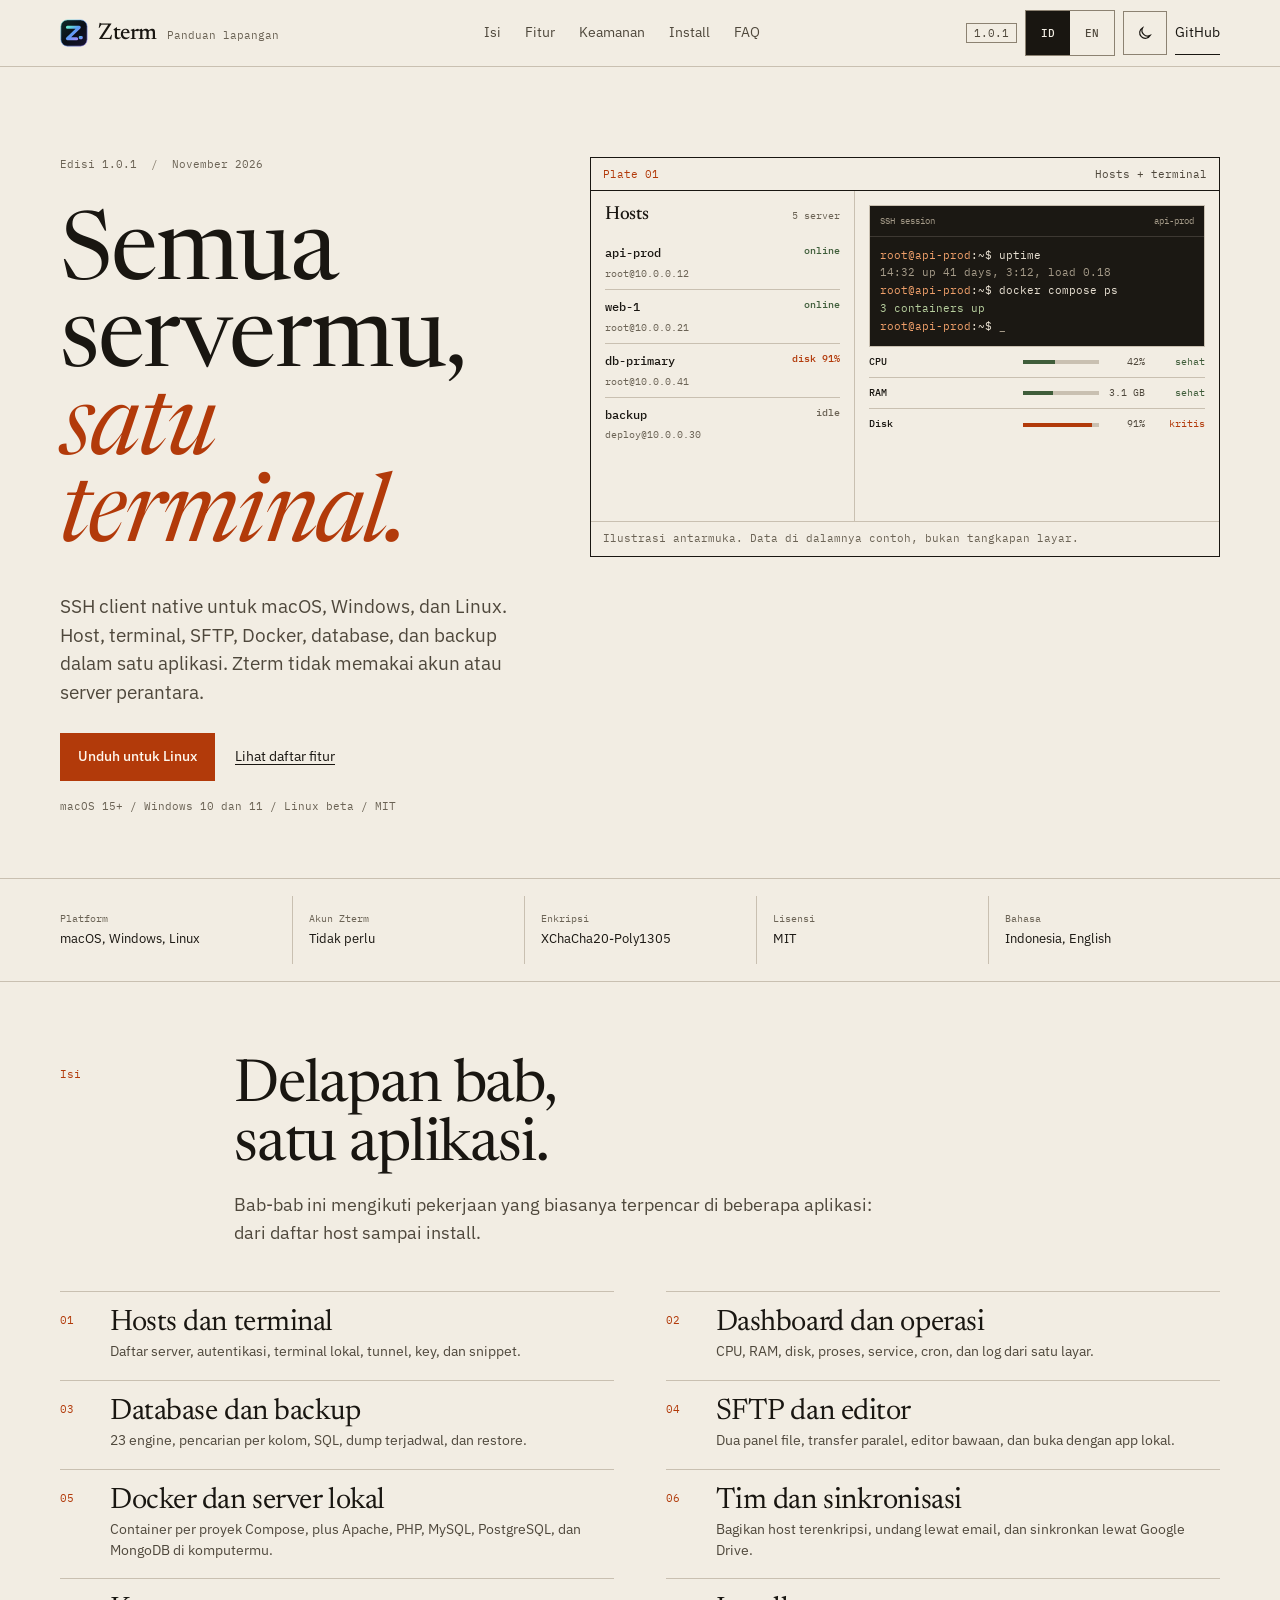
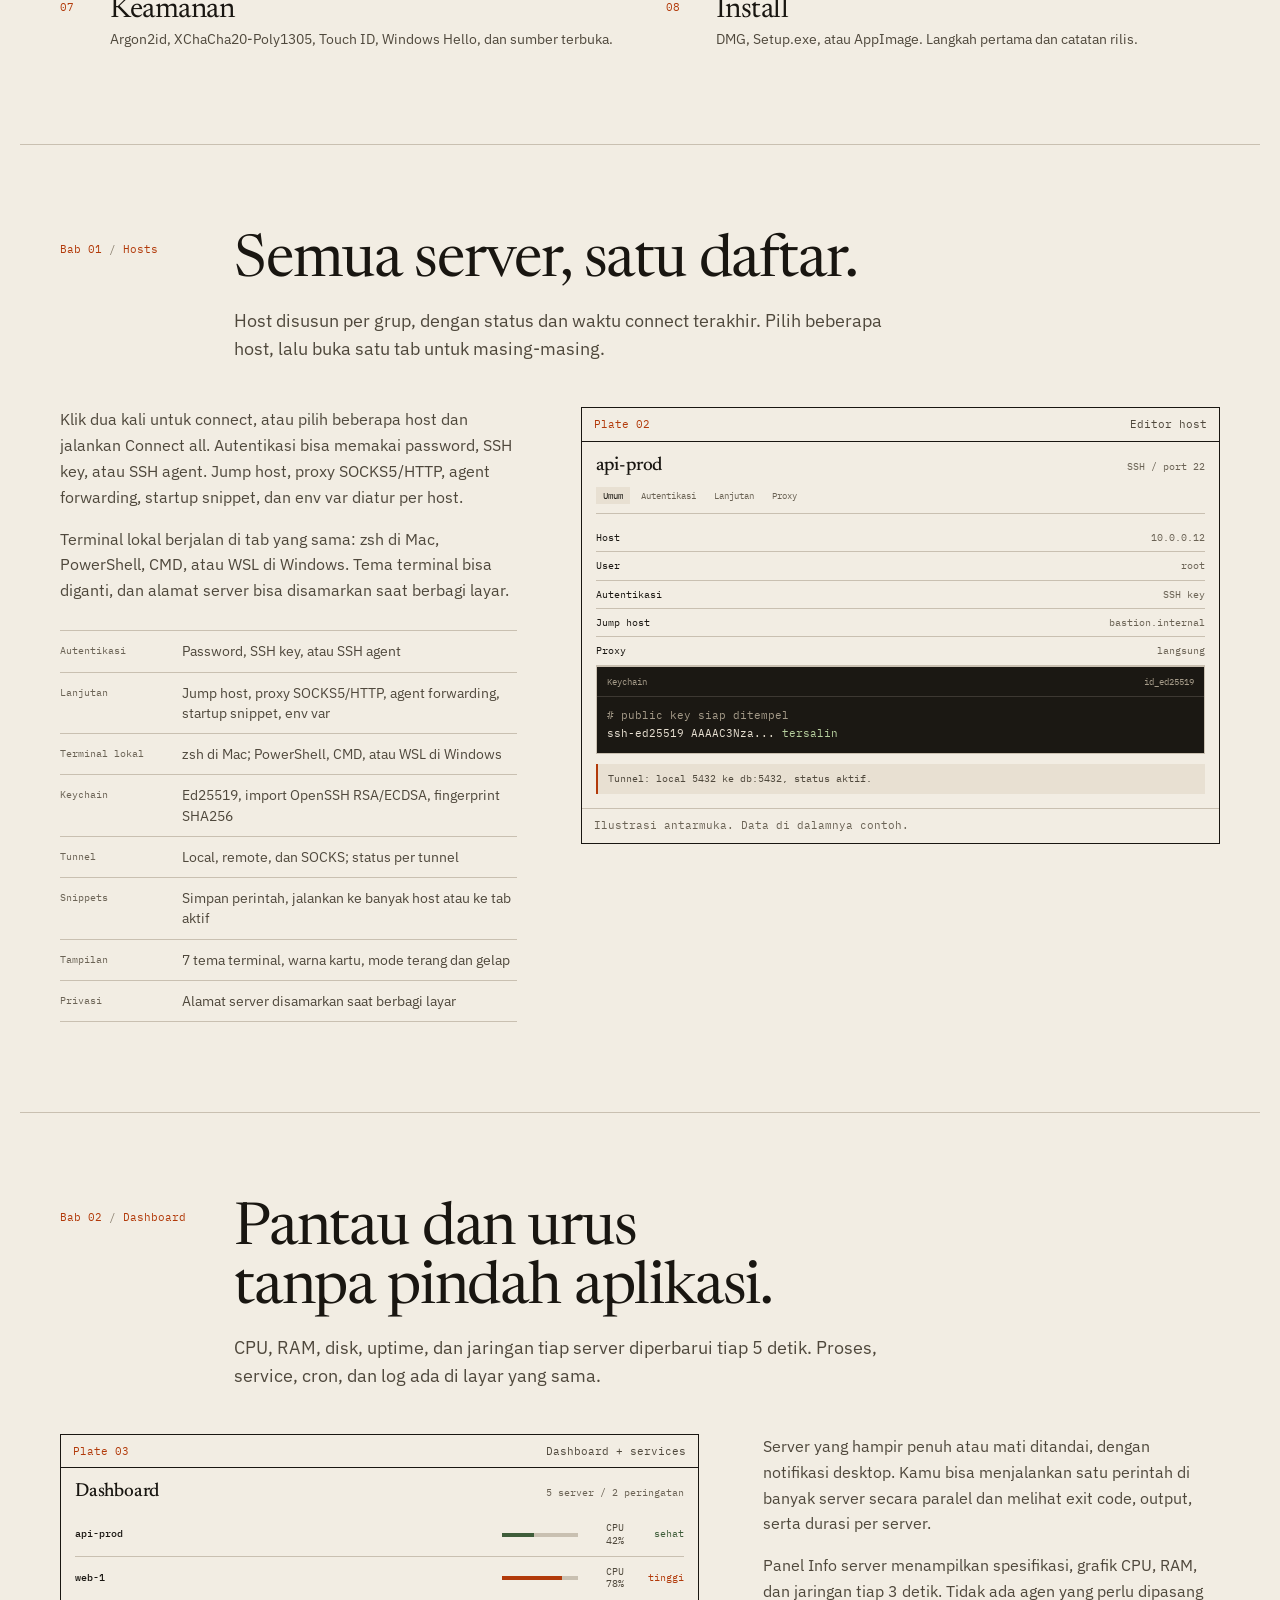
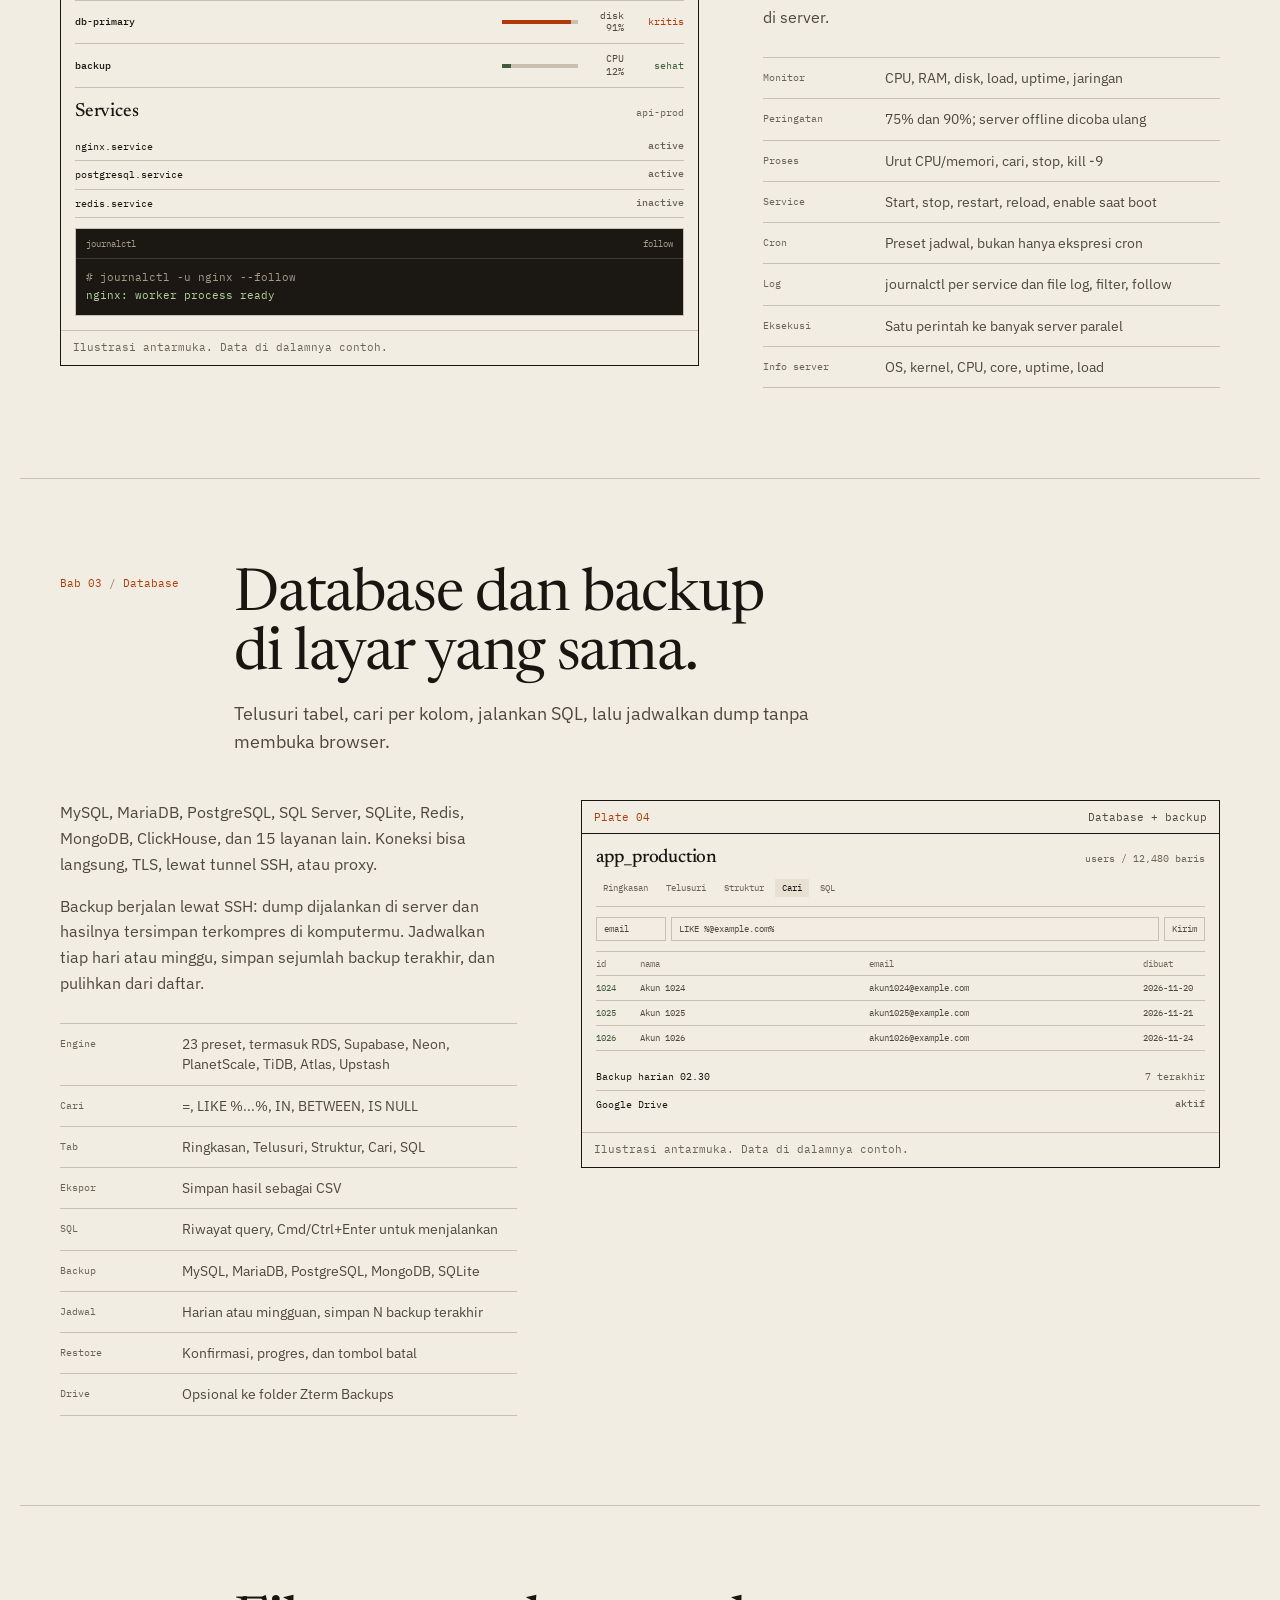
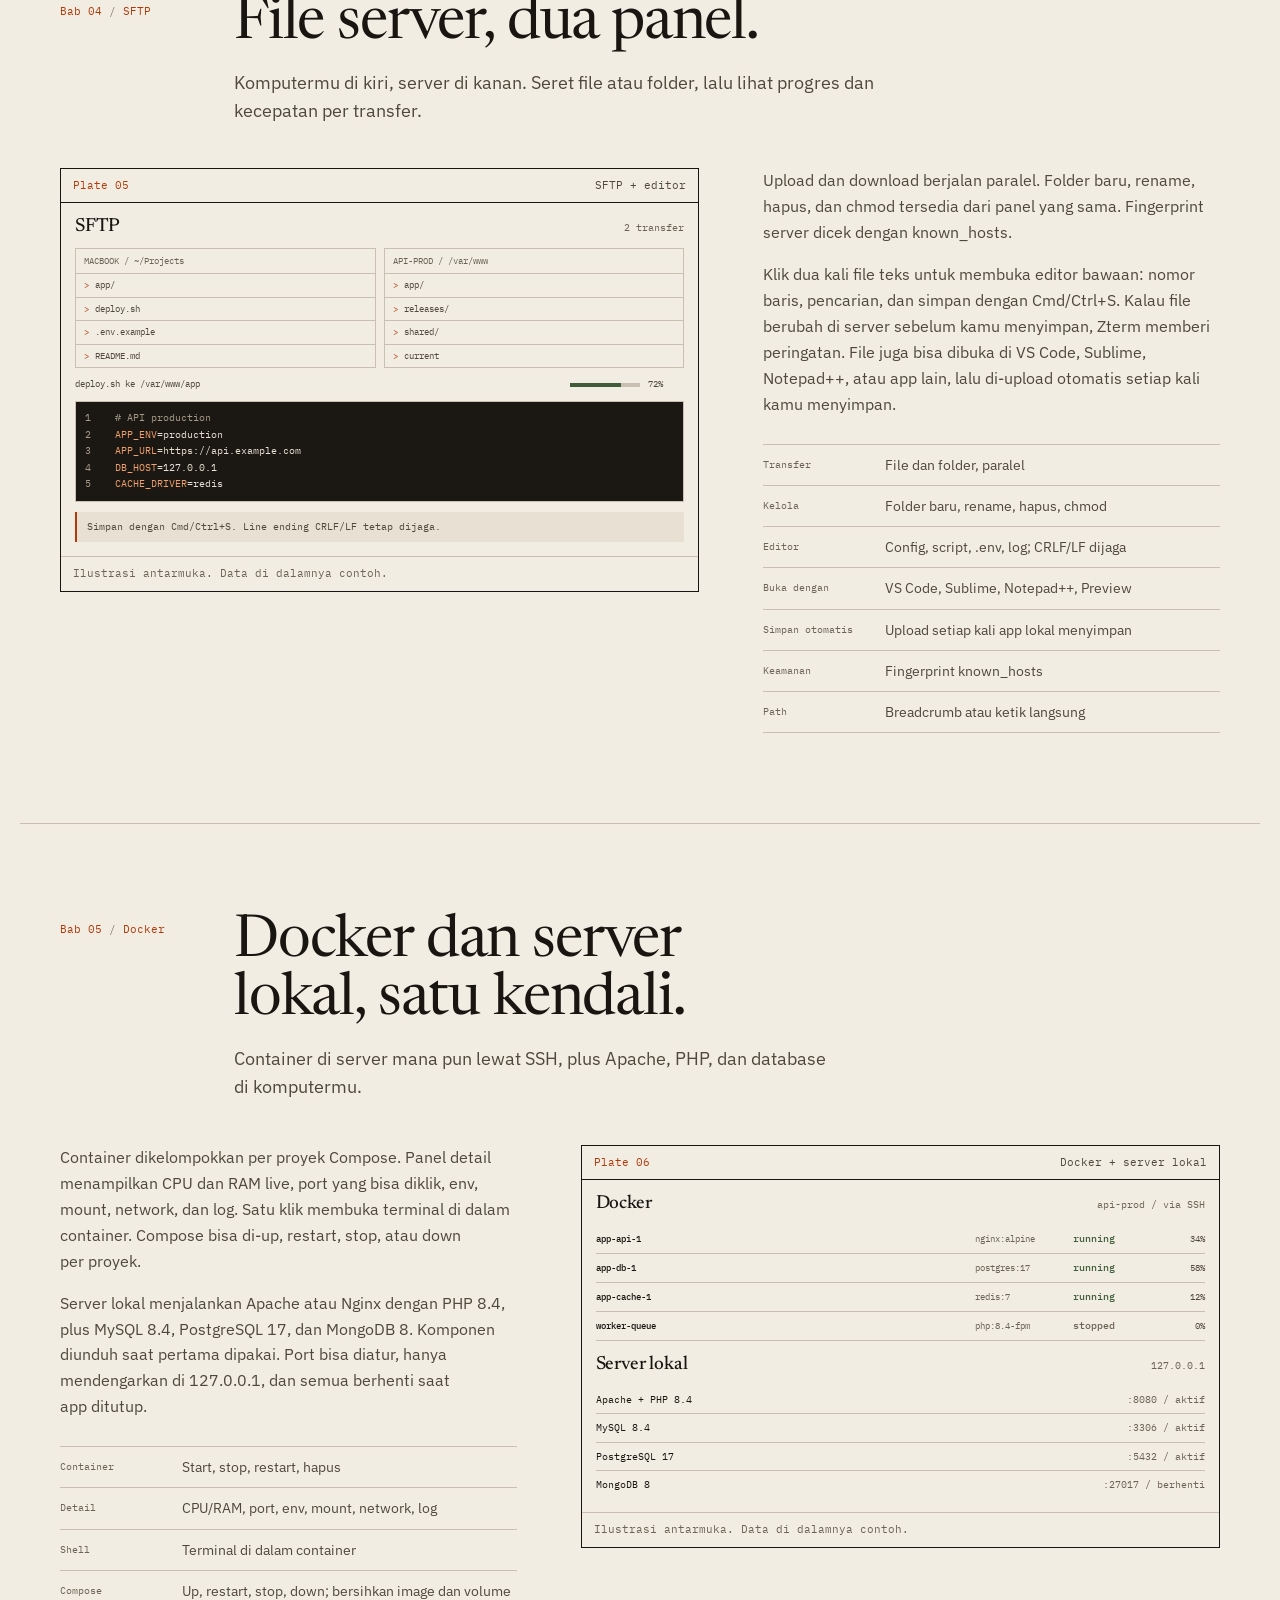
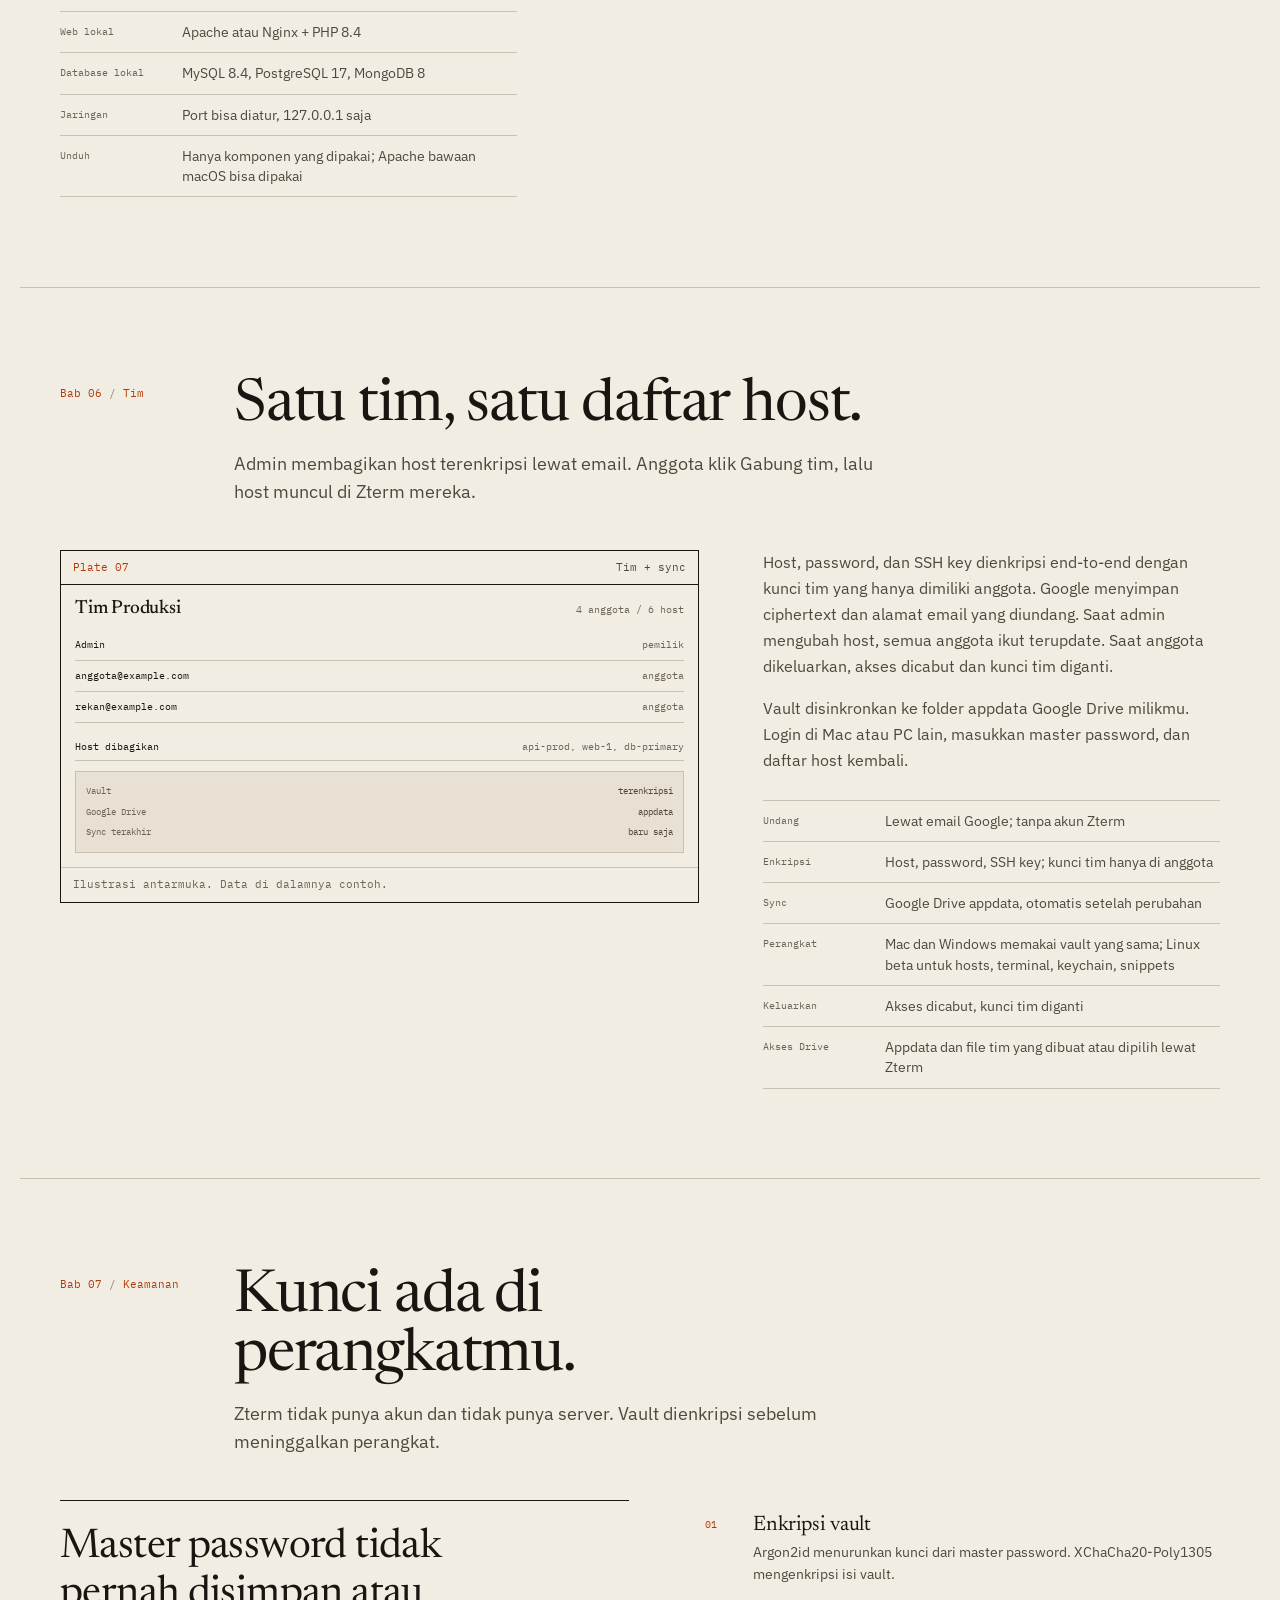
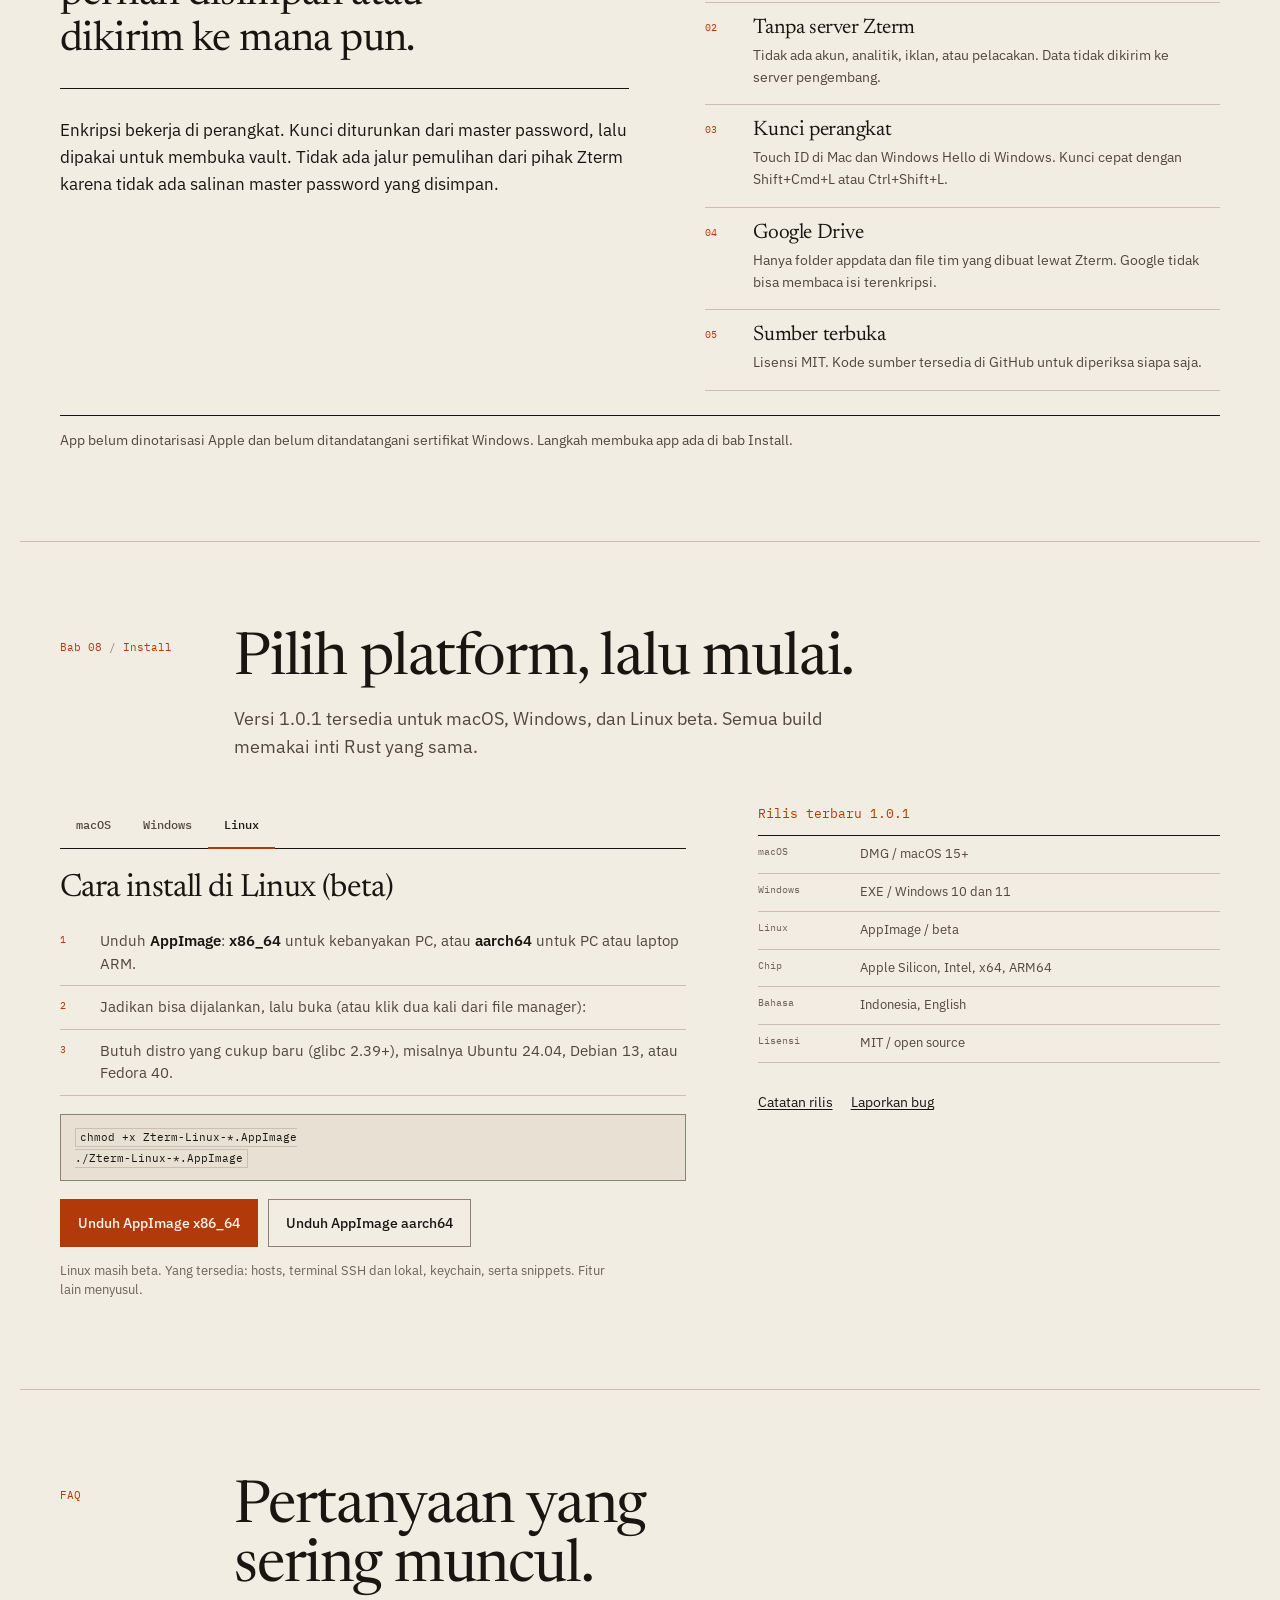
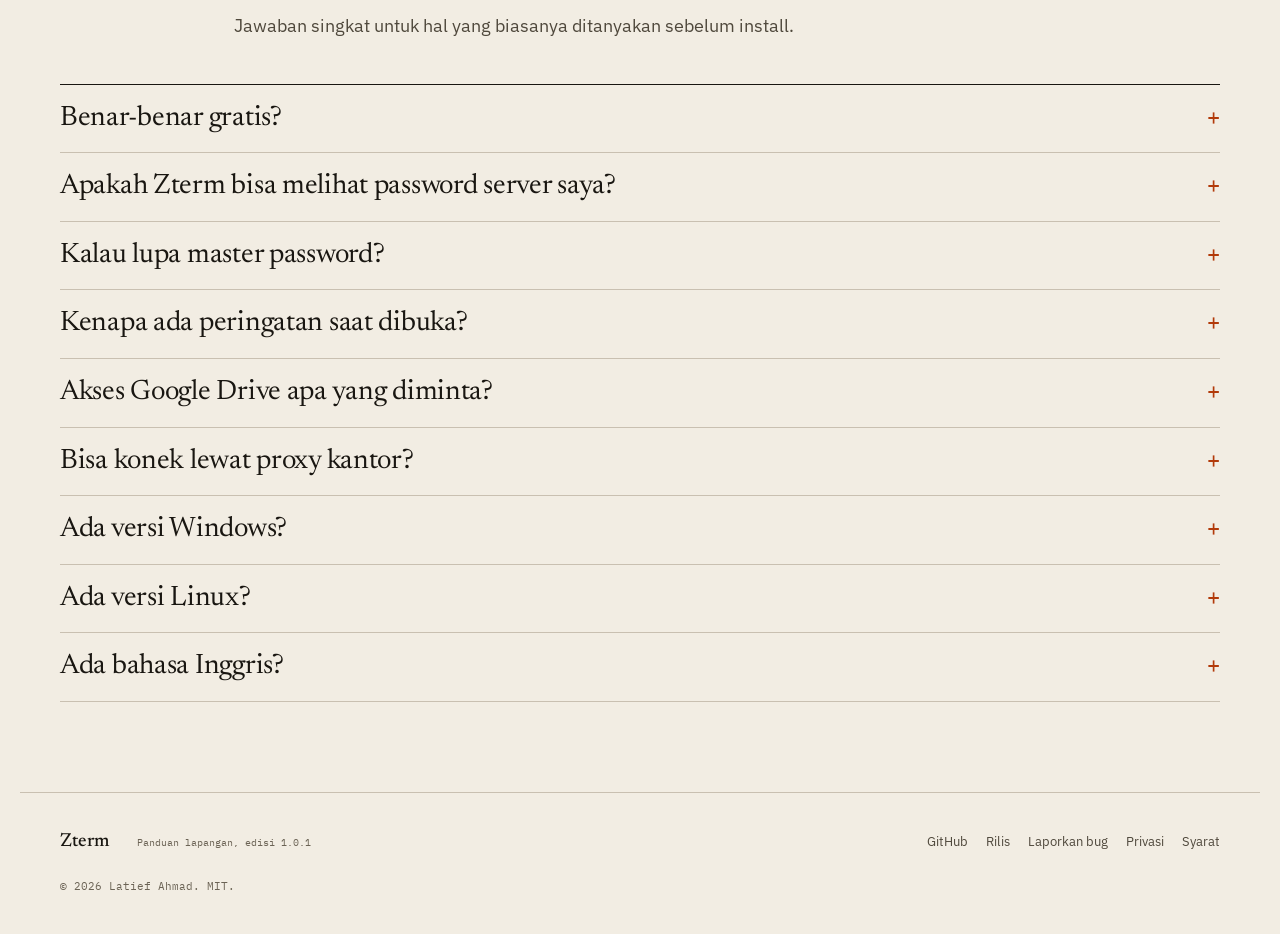
==== site/index.html @ 21901ec4 "Rilis 1.1.0: dialog host key dan hapus semua key per host" ====
<!doctype html>
<html lang="id" data-theme="light">
<head>
<meta charset="utf-8" />
<meta name="viewport" content="width=device-width, initial-scale=1, viewport-fit=cover" />
<title>Zterm: SSH Client Gratis untuk Mac, Windows &amp; Linux</title>
<meta name="description" content="Zterm adalah SSH client native gratis untuk macOS, Windows, dan Linux. Kelola host, terminal, SFTP, Docker, database, dan backup dari satu aplikasi. Tanpa akun, tanpa server perantara." />
<meta name="keywords" content="SSH client Mac, SFTP Mac, terminal SSH, aplikasi SSH gratis, alternatif Termius, SSH key manager, port forwarding, macOS, SSH client Windows, SFTP Windows, phpMyAdmin desktop, terminal Windows, SSH client Linux, server monitoring, Docker GUI, backup database" />
<meta name="author" content="Latief Ahmad" />
<meta name="robots" content="index, follow, max-image-preview:large" />
<link rel="canonical" href="https://latief.id/zterm/" />
<meta name="theme-color" content="#f2ede3" />
<meta name="color-scheme" content="light dark" />

<link rel="icon" href="assets/brand/favicon.svg" type="image/svg+xml" />
<link rel="icon" href="assets/brand/favicon-32.png" sizes="32x32" type="image/png" />
<link rel="icon" href="assets/brand/favicon-16.png" sizes="16x16" type="image/png" />
<link rel="apple-touch-icon" href="assets/brand/apple-touch-icon.png" />
<link rel="manifest" href="site.webmanifest" />

<meta property="og:type" content="website" />
<meta property="og:site_name" content="Zterm" />
<meta property="og:locale" content="id_ID" />
<meta property="og:locale:alternate" content="en_US" />
<meta property="og:url" content="https://latief.id/zterm/" />
<meta property="og:title" content="Zterm: SSH Client Gratis untuk Mac, Windows &amp; Linux" />
<meta property="og:description" content="Semua servermu, satu terminal. Host, SSH, SFTP, Docker, database, dan backup untuk Mac, Windows, dan Linux. Gratis, tanpa iklan." />
<meta property="og:image" content="https://latief.id/zterm/assets/brand/og.jpg" />
<meta property="og:image:width" content="1200" />
<meta property="og:image:height" content="630" />
<meta property="og:image:alt" content="Logo Zterm dan tulisan Semua servermu, satu terminal." />
<meta name="twitter:card" content="summary_large_image" />
<meta name="twitter:title" content="Zterm: SSH Client Gratis untuk Mac, Windows &amp; Linux" />
<meta name="twitter:description" content="Semua servermu, satu terminal. Gratis, tanpa iklan, tanpa server perantara." />
<meta name="twitter:image" content="https://latief.id/zterm/assets/brand/og.jpg" />

<script type="application/ld+json">
{
  "@context": "https://schema.org",
  "@type": "SoftwareApplication",
  "name": "Zterm",
  "operatingSystem": "macOS 15+, Windows 10, Windows 11, Linux",
  "applicationCategory": "DeveloperApplication",
  "description": "SSH client native untuk macOS, Windows, dan Linux dengan SFTP, keychain SSH, port forwarding, snippet, Docker, database, backup, dan sinkronisasi terenkripsi lewat Google Drive.",
  "url": "https://latief.id/zterm/",
  "downloadUrl": "https://github.com/latiefahmad/zterm/releases/latest",
  "image": "https://latief.id/zterm/assets/brand/icon-512.png",
  "softwareVersion": "1.1.0",
  "license": "https://opensource.org/licenses/MIT",
  "author": { "@type": "Person", "name": "Latief Ahmad" },
  "offers": { "@type": "Offer", "price": "0", "priceCurrency": "IDR" },
  "featureList": ["SSH multi-host", "SFTP drag and drop", "Editor file SFTP", "Database ala phpMyAdmin", "Proxy SOCKS5 dan HTTP", "Terminal lokal", "Info server dan grafik live", "Keychain SSH Ed25519", "Port forwarding", "Snippets", "Tim dan berbagi host terenkripsi", "Server lokal", "Docker dan Compose", "Sync Google Drive", "Touch ID", "Windows Hello"]
}
</script>

<link rel="preconnect" href="https://fonts.googleapis.com" />
<link rel="preconnect" href="https://fonts.gstatic.com" crossorigin />
<link href="https://fonts.googleapis.com/css2?family=IBM+Plex+Mono:wght@400;500&amp;family=IBM+Plex+Sans:wght@400;500;600&amp;family=Newsreader:ital,opsz,wght@0,6..72,400;0,6..72,500;1,6..72,400&amp;display=swap" rel="stylesheet" />
<script>
  try {
    var savedTheme = localStorage.getItem("theme") || localStorage.getItem("zterm-theme");
    if (savedTheme === "dark" || savedTheme === "light") {
      document.documentElement.dataset.theme = savedTheme;
    }
  } catch (e) {}
</script>
<link rel="stylesheet" href="styles.css?v=2" />
</head>
<body>

<a class="skip-link" href="#main" data-i18n="skip">Lewati ke konten</a>

<header class="site-header">
  <div class="wrap header-inner">
    <a class="brand" href="#top" aria-label="Zterm, panduan lapangan" data-i18n-aria="brand.aria">
      <img class="brand-mark" src="assets/brand/favicon.svg" alt="" width="28" height="28" />
      <span class="brand-text">
        <span class="brand-name">Zterm</span>
        <span class="brand-edition" data-i18n="brand.edition">Panduan lapangan</span>
      </span>
    </a>

    <nav class="primary-nav" aria-label="Navigasi utama" data-i18n-aria="nav.aria">
      <a href="#isi" data-i18n="nav.toc">Isi</a>
      <a href="#hosts" data-i18n="nav.features">Fitur</a>
      <a href="#keamanan" data-i18n="nav.security">Keamanan</a>
      <a href="#install" data-i18n="nav.install">Install</a>
      <a href="#faq" data-i18n="nav.faq">FAQ</a>
    </nav>

    <div class="header-tools">
      <span class="version-badge" id="ver">1.0.1</span>
      <div class="lang-switch" role="group" aria-label="Bahasa" data-i18n-aria="lang.aria">
        <button type="button" data-lang="id" class="is-on" aria-pressed="true">ID</button>
        <button type="button" data-lang="en" aria-pressed="false">EN</button>
      </div>
      <button type="button" class="icon-button" id="themeBtn" aria-label="Aktifkan tema gelap" aria-pressed="false">
        <svg class="icon-moon" viewBox="0 0 24 24" fill="none" stroke="currentColor" stroke-width="1.8" aria-hidden="true" focusable="false"><path d="M20 15.5A8.5 8.5 0 0 1 8.5 4a8.5 8.5 0 1 0 11.5 11.5Z"/></svg>
        <svg class="icon-sun" viewBox="0 0 24 24" fill="none" stroke="currentColor" stroke-width="1.8" aria-hidden="true" focusable="false"><circle cx="12" cy="12" r="4"/><path d="M12 2v2M12 20v2M4.9 4.9l1.4 1.4M17.7 17.7l1.4 1.4M2 12h2M20 12h2M4.9 19.1l1.4-1.4M17.7 6.3l1.4-1.4"/></svg>
      </button>
      <a class="github-link" href="https://github.com/latiefahmad/zterm" data-i18n="header.github">GitHub</a>
      <details class="mobile-menu">
        <summary data-i18n="nav.menu">Menu</summary>
        <nav class="mobile-nav" aria-label="Navigasi seluler" data-i18n-aria="nav.mobile.aria">
          <a href="#isi" data-i18n="nav.toc">Isi</a>
          <a href="#hosts" data-i18n="nav.features">Fitur</a>
          <a href="#keamanan" data-i18n="nav.security">Keamanan</a>
          <a href="#install" data-i18n="nav.install">Install</a>
          <a href="#faq" data-i18n="nav.faq">FAQ</a>
          <a href="https://github.com/latiefahmad/zterm" data-i18n="header.github">GitHub</a>
        </nav>
      </details>
    </div>
  </div>
</header>

<main id="main" tabindex="-1">
  <section class="hero" id="top" aria-labelledby="hero-title">
    <div class="wrap hero-inner">
      <div class="hero-copy">
        <p class="kicker"><span data-i18n="hero.kicker.edition">Edisi 1.0.1</span><span data-i18n="hero.kicker.date">November 2026</span></p>
        <h1 class="hero-title" id="hero-title" data-i18n="hero.title">Semua servermu,<br /><em>satu terminal.</em></h1>
        <p class="hero-lead" data-i18n="hero.lead">SSH client native untuk macOS, Windows, dan Linux. Host, terminal, SFTP, Docker, database, dan backup dalam satu aplikasi. Zterm tidak memakai akun atau server perantara.</p>
        <div class="hero-actions">
          <a class="button button-primary" id="heroDownload" href="https://github.com/latiefahmad/zterm/releases/latest/download/Zterm-macOS.dmg"><span id="heroDownloadLabel" data-i18n="hero.download">Unduh Zterm</span></a>
          <a class="text-link" href="#hosts" data-i18n="hero.secondary">Lihat daftar fitur</a>
        </div>
        <p class="hero-meta" data-i18n="hero.meta">macOS 15+ / Windows 10 dan 11 / Linux beta / MIT</p>
      </div>

      <figure class="plate hero-plate">
        <div class="plate-bar"><span data-i18n="hero.plate.label">Plate 01</span><span data-i18n="hero.plate.title">Hosts + terminal</span></div>
        <div class="sketch" role="img" aria-label="Ilustrasi antarmuka Zterm: daftar host dan terminal SSH" data-i18n-aria="hero.sketch.aria">
          <div class="sketch-split">
            <div class="sketch-side">
              <div class="sketch-head"><span class="sketch-title">Hosts</span><span class="sketch-sub">5 server</span></div>
              <div class="host-row"><span class="host-name">api-prod</span><span class="state state-on">online</span><span class="host-meta">root@10.0.0.12</span></div>
              <div class="host-row"><span class="host-name">web-1</span><span class="state state-on">online</span><span class="host-meta">root@10.0.0.21</span></div>
              <div class="host-row"><span class="host-name">db-primary</span><span class="state state-warn">disk 91%</span><span class="host-meta">root@10.0.0.41</span></div>
              <div class="host-row"><span class="host-name">backup</span><span class="state state-idle">idle</span><span class="host-meta">deploy@10.0.0.30</span></div>
            </div>
            <div class="sketch-main">
              <div class="terminal">
                <div class="terminal-head"><span>SSH session</span><span>api-prod</span></div>
                <div class="terminal-body">
                  <p class="terminal-line"><span class="prompt">root@api-prod</span>:~$ uptime</p>
                  <p class="terminal-line dim">14:32 up 41 days, 3:12, load 0.18</p>
                  <p class="terminal-line"><span class="prompt">root@api-prod</span>:~$ docker compose ps</p>
                  <p class="terminal-line ok">3 containers up</p>
                  <p class="terminal-line"><span class="prompt">root@api-prod</span>:~$ <span class="dim">_</span></p>
                </div>
              </div>
              <div class="metric-row"><span class="metric-name">CPU</span><span class="meter"><i style="--w:42%"></i></span><span class="metric-value">42%</span><span class="metric-state state-on">sehat</span></div>
              <div class="metric-row"><span class="metric-name">RAM</span><span class="meter"><i style="--w:39%"></i></span><span class="metric-value">3.1 GB</span><span class="metric-state state-on">sehat</span></div>
              <div class="metric-row"><span class="metric-name">Disk</span><span class="meter"><i class="is-warn" style="--w:91%"></i></span><span class="metric-value">91%</span><span class="metric-state state-warn">kritis</span></div>
            </div>
          </div>
        </div>
        <figcaption class="plate-caption" data-i18n="hero.caption">Ilustrasi antarmuka. Data di dalamnya contoh, bukan tangkapan layar.</figcaption>
      </figure>
    </div>
  </section>

  <section class="facts-strip" aria-label="Ringkasan produk" data-i18n-aria="facts.aria">
    <dl class="facts-inner wrap">
      <div class="fact"><dt data-i18n="facts.platform.k">Platform</dt><dd data-i18n="facts.platform.v">macOS, Windows, Linux</dd></div>
      <div class="fact"><dt data-i18n="facts.account.k">Akun Zterm</dt><dd data-i18n="facts.account.v">Tidak perlu</dd></div>
      <div class="fact"><dt data-i18n="facts.enc.k">Enkripsi</dt><dd>XChaCha20-Poly1305</dd></div>
      <div class="fact"><dt data-i18n="facts.license.k">Lisensi</dt><dd>MIT</dd></div>
      <div class="fact"><dt data-i18n="facts.lang.k">Bahasa</dt><dd data-i18n="facts.lang.v">Indonesia, English</dd></div>
    </dl>
  </section>

  <section class="toc wrap" id="isi" aria-labelledby="isi-title">
    <header class="section-head">
      <p class="section-label"><span data-i18n="toc.label">Isi</span></p>
      <div>
        <h2 class="section-title" id="isi-title" data-i18n="toc.title">Delapan bab, satu aplikasi.</h2>
        <p class="section-deck" data-i18n="toc.deck">Bab-bab ini mengikuti pekerjaan yang biasanya terpencar di beberapa aplikasi: dari daftar host sampai install.</p>
      </div>
    </header>
    <ol class="toc-list">
      <li class="toc-item"><a href="#hosts"><span class="toc-number" aria-hidden="true">01</span><span class="toc-title" data-i18n="toc.01.title">Hosts dan terminal</span><span class="toc-note" data-i18n="toc.01.note">Daftar server, autentikasi, terminal lokal, tunnel, key, dan snippet.</span></a></li>
      <li class="toc-item"><a href="#dashboard"><span class="toc-number" aria-hidden="true">02</span><span class="toc-title" data-i18n="toc.02.title">Dashboard dan operasi</span><span class="toc-note" data-i18n="toc.02.note">CPU, RAM, disk, proses, service, cron, dan log dari satu layar.</span></a></li>
      <li class="toc-item"><a href="#data"><span class="toc-number" aria-hidden="true">03</span><span class="toc-title" data-i18n="toc.03.title">Database dan backup</span><span class="toc-note" data-i18n="toc.03.note">23 engine, pencarian per kolom, SQL, dump terjadwal, dan restore.</span></a></li>
      <li class="toc-item"><a href="#files"><span class="toc-number" aria-hidden="true">04</span><span class="toc-title" data-i18n="toc.04.title">SFTP dan editor</span><span class="toc-note" data-i18n="toc.04.note">Dua panel file, transfer paralel, editor bawaan, dan buka dengan app lokal.</span></a></li>
      <li class="toc-item"><a href="#docker"><span class="toc-number" aria-hidden="true">05</span><span class="toc-title" data-i18n="toc.05.title">Docker dan server lokal</span><span class="toc-note" data-i18n="toc.05.note">Container per proyek Compose, plus Apache, PHP, MySQL, PostgreSQL, dan MongoDB di komputermu.</span></a></li>
      <li class="toc-item"><a href="#team"><span class="toc-number" aria-hidden="true">06</span><span class="toc-title" data-i18n="toc.06.title">Tim dan sinkronisasi</span><span class="toc-note" data-i18n="toc.06.note">Bagikan host terenkripsi, undang lewat email, dan sinkronkan lewat Google Drive.</span></a></li>
      <li class="toc-item"><a href="#keamanan"><span class="toc-number" aria-hidden="true">07</span><span class="toc-title" data-i18n="toc.07.title">Keamanan</span><span class="toc-note" data-i18n="toc.07.note">Argon2id, XChaCha20-Poly1305, Touch ID, Windows Hello, dan sumber terbuka.</span></a></li>
      <li class="toc-item"><a href="#install"><span class="toc-number" aria-hidden="true">08</span><span class="toc-title" data-i18n="toc.08.title">Install</span><span class="toc-note" data-i18n="toc.08.note">DMG, Setup.exe, atau AppImage. Langkah pertama dan catatan rilis.</span></a></li>
    </ol>
  </section>

  <section class="chapter wrap" id="hosts" aria-labelledby="hosts-title">
    <header class="chapter-head">
      <p class="chapter-label"><span data-i18n="ch01.label">Bab 01</span><span data-i18n="ch01.name">Hosts</span></p>
      <div>
        <h2 class="chapter-title" id="hosts-title" data-i18n="ch01.title">Semua server, satu daftar.</h2>
        <p class="chapter-deck" data-i18n="ch01.deck">Host disusun per grup, dengan status dan waktu connect terakhir. Pilih beberapa host, lalu buka satu tab untuk masing-masing.</p>
      </div>
    </header>
    <div class="chapter-body">
      <div class="chapter-copy">
        <p data-i18n="ch01.p1">Klik dua kali untuk connect, atau pilih beberapa host dan jalankan Connect all. Autentikasi bisa memakai password, SSH key, atau SSH agent. Jump host, proxy SOCKS5/HTTP, agent forwarding, startup snippet, dan env var diatur per host.</p>
        <p data-i18n="ch01.p2">Terminal lokal berjalan di tab yang sama: zsh di Mac, PowerShell, CMD, atau WSL di Windows. Tema terminal bisa diganti, dan alamat server bisa disamarkan saat berbagi layar.</p>
        <dl class="spec-list">
          <div><dt data-i18n="ch01.auth.k">Autentikasi</dt><dd data-i18n="ch01.auth.v">Password, SSH key, atau SSH agent</dd></div>
          <div><dt data-i18n="ch01.adv.k">Lanjutan</dt><dd data-i18n="ch01.adv.v">Jump host, proxy SOCKS5/HTTP, agent forwarding, startup snippet, env var</dd></div>
          <div><dt data-i18n="ch01.local.k">Terminal lokal</dt><dd data-i18n="ch01.local.v">zsh di Mac; PowerShell, CMD, atau WSL di Windows</dd></div>
          <div><dt data-i18n="ch01.key.k">Keychain</dt><dd data-i18n="ch01.key.v">Ed25519, import OpenSSH RSA/ECDSA, fingerprint SHA256</dd></div>
          <div><dt data-i18n="ch01.tunnel.k">Tunnel</dt><dd data-i18n="ch01.tunnel.v">Local, remote, dan SOCKS; status per tunnel</dd></div>
          <div><dt data-i18n="ch01.snippet.k">Snippets</dt><dd data-i18n="ch01.snippet.v">Simpan perintah, jalankan ke banyak host atau ke tab aktif</dd></div>
          <div><dt data-i18n="ch01.look.k">Tampilan</dt><dd data-i18n="ch01.look.v">7 tema terminal, warna kartu, mode terang dan gelap</dd></div>
          <div><dt data-i18n="ch01.privacy.k">Privasi</dt><dd data-i18n="ch01.privacy.v">Alamat server disamarkan saat berbagi layar</dd></div>
        </dl>
      </div>
      <figure class="plate">
        <div class="plate-bar"><span data-i18n="ch01.plate.label">Plate 02</span><span data-i18n="ch01.plate.title">Editor host</span></div>
        <div class="sketch" role="img" aria-label="Ilustrasi editor host Zterm" data-i18n-aria="ch01.aria">
          <div class="sketch-main">
            <div class="sketch-head"><span class="sketch-title">api-prod</span><span class="sketch-sub">SSH / port 22</span></div>
            <div class="tabs-sketch"><span class="tab-sketch on">Umum</span><span class="tab-sketch">Autentikasi</span><span class="tab-sketch">Lanjutan</span><span class="tab-sketch">Proxy</span></div>
            <div class="local-row"><span>Host</span><span>10.0.0.12</span></div>
            <div class="local-row"><span>User</span><span>root</span></div>
            <div class="local-row"><span>Autentikasi</span><span>SSH key</span></div>
            <div class="local-row"><span>Jump host</span><span>bastion.internal</span></div>
            <div class="local-row"><span>Proxy</span><span>langsung</span></div>
            <div class="terminal">
              <div class="terminal-head"><span>Keychain</span><span>id_ed25519</span></div>
              <div class="terminal-body">
                <p class="terminal-line dim"># public key siap ditempel</p>
                <p class="terminal-line">ssh-ed25519 AAAAC3Nza... <span class="ok">tersalin</span></p>
              </div>
            </div>
            <div class="note-inline">Tunnel: local 5432 ke db:5432, status aktif.</div>
          </div>
        </div>
        <figcaption class="plate-caption" data-i18n="ch01.caption">Ilustrasi antarmuka. Data di dalamnya contoh.</figcaption>
      </figure>
    </div>
  </section>

  <section class="chapter wrap" id="dashboard" aria-labelledby="dashboard-title">
    <header class="chapter-head">
      <p class="chapter-label"><span data-i18n="ch02.label">Bab 02</span><span data-i18n="ch02.name">Dashboard</span></p>
      <div>
        <h2 class="chapter-title" id="dashboard-title" data-i18n="ch02.title">Pantau dan urus tanpa pindah aplikasi.</h2>
        <p class="chapter-deck" data-i18n="ch02.deck">CPU, RAM, disk, uptime, dan jaringan tiap server diperbarui tiap 5 detik. Proses, service, cron, dan log ada di layar yang sama.</p>
      </div>
    </header>
    <div class="chapter-body reverse">
      <div class="chapter-copy">
        <p data-i18n="ch02.p1">Server yang hampir penuh atau mati ditandai, dengan notifikasi desktop. Kamu bisa menjalankan satu perintah di banyak server secara paralel dan melihat exit code, output, serta durasi per server.</p>
        <p data-i18n="ch02.p2">Panel Info server menampilkan spesifikasi, grafik CPU, RAM, dan jaringan tiap 3 detik. Tidak ada agen yang perlu dipasang di server.</p>
        <dl class="spec-list">
          <div><dt data-i18n="ch02.monitor.k">Monitor</dt><dd data-i18n="ch02.monitor.v">CPU, RAM, disk, load, uptime, jaringan</dd></div>
          <div><dt data-i18n="ch02.alert.k">Peringatan</dt><dd data-i18n="ch02.alert.v">75% dan 90%; server offline dicoba ulang</dd></div>
          <div><dt data-i18n="ch02.proc.k">Proses</dt><dd data-i18n="ch02.proc.v">Urut CPU/memori, cari, stop, kill -9</dd></div>
          <div><dt data-i18n="ch02.service.k">Service</dt><dd data-i18n="ch02.service.v">Start, stop, restart, reload, enable saat boot</dd></div>
          <div><dt data-i18n="ch02.cron.k">Cron</dt><dd data-i18n="ch02.cron.v">Preset jadwal, bukan hanya ekspresi cron</dd></div>
          <div><dt data-i18n="ch02.log.k">Log</dt><dd data-i18n="ch02.log.v">journalctl per service dan file log, filter, follow</dd></div>
          <div><dt data-i18n="ch02.run.k">Eksekusi</dt><dd data-i18n="ch02.run.v">Satu perintah ke banyak server paralel</dd></div>
          <div><dt data-i18n="ch02.info.k">Info server</dt><dd data-i18n="ch02.info.v">OS, kernel, CPU, core, uptime, load</dd></div>
        </dl>
      </div>
      <figure class="plate">
        <div class="plate-bar"><span data-i18n="ch02.plate.label">Plate 03</span><span data-i18n="ch02.plate.title">Dashboard + services</span></div>
        <div class="sketch" role="img" aria-label="Ilustrasi dashboard server Zterm dengan grafik CPU, RAM, dan disk" data-i18n-aria="ch02.aria">
          <div class="sketch-main">
            <div class="sketch-head"><span class="sketch-title">Dashboard</span><span class="sketch-sub">5 server / 2 peringatan</span></div>
            <div class="metric-row"><span class="metric-name">api-prod</span><span class="meter"><i style="--w:42%"></i></span><span class="metric-value">CPU 42%</span><span class="metric-state state-on">sehat</span></div>
            <div class="metric-row"><span class="metric-name">web-1</span><span class="meter"><i class="is-warn" style="--w:78%"></i></span><span class="metric-value">CPU 78%</span><span class="metric-state state-warn">tinggi</span></div>
            <div class="metric-row"><span class="metric-name">db-primary</span><span class="meter"><i class="is-warn" style="--w:91%"></i></span><span class="metric-value">disk 91%</span><span class="metric-state state-warn">kritis</span></div>
            <div class="metric-row"><span class="metric-name">backup</span><span class="meter"><i style="--w:12%"></i></span><span class="metric-value">CPU 12%</span><span class="metric-state state-on">sehat</span></div>
            <div class="sketch-head" style="margin-top:14px"><span class="sketch-title">Services</span><span class="sketch-sub">api-prod</span></div>
            <div class="local-row"><span>nginx.service</span><span class="state state-on">active</span></div>
            <div class="local-row"><span>postgresql.service</span><span class="state state-on">active</span></div>
            <div class="local-row"><span>redis.service</span><span class="state state-idle">inactive</span></div>
            <div class="terminal" style="margin-top:10px">
              <div class="terminal-head"><span>journalctl</span><span>follow</span></div>
              <div class="terminal-body">
                <p class="terminal-line dim"># journalctl -u nginx --follow</p>
                <p class="terminal-line ok">nginx: worker process ready</p>
              </div>
            </div>
          </div>
        </div>
        <figcaption class="plate-caption" data-i18n="ch02.caption">Ilustrasi antarmuka. Data di dalamnya contoh.</figcaption>
      </figure>
    </div>
  </section>

  <section class="chapter wrap" id="data" aria-labelledby="data-title">
    <header class="chapter-head">
      <p class="chapter-label"><span data-i18n="ch03.label">Bab 03</span><span data-i18n="ch03.name">Database</span></p>
      <div>
        <h2 class="chapter-title" id="data-title" data-i18n="ch03.title">Database dan backup di layar yang sama.</h2>
        <p class="chapter-deck" data-i18n="ch03.deck">Telusuri tabel, cari per kolom, jalankan SQL, lalu jadwalkan dump tanpa membuka browser.</p>
      </div>
    </header>
    <div class="chapter-body">
      <div class="chapter-copy">
        <p data-i18n="ch03.p1">MySQL, MariaDB, PostgreSQL, SQL Server, SQLite, Redis, MongoDB, ClickHouse, dan 15 layanan lain. Koneksi bisa langsung, TLS, lewat tunnel SSH, atau proxy.</p>
        <p data-i18n="ch03.p2">Backup berjalan lewat SSH: dump dijalankan di server dan hasilnya tersimpan terkompres di komputermu. Jadwalkan tiap hari atau minggu, simpan sejumlah backup terakhir, dan pulihkan dari daftar.</p>
        <dl class="spec-list">
          <div><dt data-i18n="ch03.engine.k">Engine</dt><dd data-i18n="ch03.engine.v">23 preset, termasuk RDS, Supabase, Neon, PlanetScale, TiDB, Atlas, Upstash</dd></div>
          <div><dt data-i18n="ch03.search.k">Cari</dt><dd data-i18n="ch03.search.v">=, LIKE %...%, IN, BETWEEN, IS NULL</dd></div>
          <div><dt data-i18n="ch03.tabs.k">Tab</dt><dd data-i18n="ch03.tabs.v">Ringkasan, Telusuri, Struktur, Cari, SQL</dd></div>
          <div><dt data-i18n="ch03.export.k">Ekspor</dt><dd data-i18n="ch03.export.v">Simpan hasil sebagai CSV</dd></div>
          <div><dt data-i18n="ch03.sql.k">SQL</dt><dd data-i18n="ch03.sql.v">Riwayat query, Cmd/Ctrl+Enter untuk menjalankan</dd></div>
          <div><dt data-i18n="ch03.backup.k">Backup</dt><dd data-i18n="ch03.backup.v">MySQL, MariaDB, PostgreSQL, MongoDB, SQLite</dd></div>
          <div><dt data-i18n="ch03.schedule.k">Jadwal</dt><dd data-i18n="ch03.schedule.v">Harian atau mingguan, simpan N backup terakhir</dd></div>
          <div><dt data-i18n="ch03.restore.k">Restore</dt><dd data-i18n="ch03.restore.v">Konfirmasi, progres, dan tombol batal</dd></div>
          <div><dt data-i18n="ch03.drive.k">Drive</dt><dd data-i18n="ch03.drive.v">Opsional ke folder Zterm Backups</dd></div>
        </dl>
      </div>
      <figure class="plate">
        <div class="plate-bar"><span data-i18n="ch03.plate.label">Plate 04</span><span data-i18n="ch03.plate.title">Database + backup</span></div>
        <div class="sketch" role="img" aria-label="Ilustrasi database Zterm dengan tabel, pencarian, dan backup" data-i18n-aria="ch03.aria">
          <div class="sketch-main">
            <div class="sketch-head"><span class="sketch-title">app_production</span><span class="sketch-sub">users / 12,480 baris</span></div>
            <div class="tabs-sketch"><span class="tab-sketch">Ringkasan</span><span class="tab-sketch">Telusuri</span><span class="tab-sketch">Struktur</span><span class="tab-sketch on">Cari</span><span class="tab-sketch">SQL</span></div>
            <div class="search-row"><span class="search-cell">email</span><span class="search-cell">LIKE %@example.com%</span><span class="search-cell">Kirim</span></div>
            <div class="data-table">
              <div class="data-head"><span>id</span><span>nama</span><span>email</span><span>dibuat</span></div>
              <div class="data-row"><span class="id">1024</span><span>Akun 1024</span><span class="email">akun1024@example.com</span><span>2026-11-20</span></div>
              <div class="data-row"><span class="id">1025</span><span>Akun 1025</span><span class="email">akun1025@example.com</span><span>2026-11-21</span></div>
              <div class="data-row"><span class="id">1026</span><span>Akun 1026</span><span class="email">akun1026@example.com</span><span>2026-11-24</span></div>
            </div>
            <div class="local-row" style="margin-top:12px"><span>Backup harian 02.30</span><span>7 terakhir</span></div>
            <div class="local-row"><span>Google Drive</span><span class="state state-on">aktif</span></div>
          </div>
        </div>
        <figcaption class="plate-caption" data-i18n="ch03.caption">Ilustrasi antarmuka. Data di dalamnya contoh.</figcaption>
      </figure>
    </div>
  </section>

  <section class="chapter wrap" id="files" aria-labelledby="files-title">
    <header class="chapter-head">
      <p class="chapter-label"><span data-i18n="ch04.label">Bab 04</span><span data-i18n="ch04.name">SFTP</span></p>
      <div>
        <h2 class="chapter-title" id="files-title" data-i18n="ch04.title">File server, dua panel.</h2>
        <p class="chapter-deck" data-i18n="ch04.deck">Komputermu di kiri, server di kanan. Seret file atau folder, lalu lihat progres dan kecepatan per transfer.</p>
      </div>
    </header>
    <div class="chapter-body reverse">
      <div class="chapter-copy">
        <p data-i18n="ch04.p1">Upload dan download berjalan paralel. Folder baru, rename, hapus, dan chmod tersedia dari panel yang sama. Fingerprint server dicek dengan known_hosts.</p>
        <p data-i18n="ch04.p2">Klik dua kali file teks untuk membuka editor bawaan: nomor baris, pencarian, dan simpan dengan Cmd/Ctrl+S. Kalau file berubah di server sebelum kamu menyimpan, Zterm memberi peringatan. File juga bisa dibuka di VS Code, Sublime, Notepad++, atau app lain, lalu di-upload otomatis setiap kali kamu menyimpan.</p>
        <dl class="spec-list">
          <div><dt data-i18n="ch04.transfer.k">Transfer</dt><dd data-i18n="ch04.transfer.v">File dan folder, paralel</dd></div>
          <div><dt data-i18n="ch04.manage.k">Kelola</dt><dd data-i18n="ch04.manage.v">Folder baru, rename, hapus, chmod</dd></div>
          <div><dt data-i18n="ch04.editor.k">Editor</dt><dd data-i18n="ch04.editor.v">Config, script, .env, log; CRLF/LF dijaga</dd></div>
          <div><dt data-i18n="ch04.open.k">Buka dengan</dt><dd data-i18n="ch04.open.v">VS Code, Sublime, Notepad++, Preview</dd></div>
          <div><dt data-i18n="ch04.autosave.k">Simpan otomatis</dt><dd data-i18n="ch04.autosave.v">Upload setiap kali app lokal menyimpan</dd></div>
          <div><dt data-i18n="ch04.security.k">Keamanan</dt><dd data-i18n="ch04.security.v">Fingerprint known_hosts</dd></div>
          <div><dt data-i18n="ch04.path.k">Path</dt><dd data-i18n="ch04.path.v">Breadcrumb atau ketik langsung</dd></div>
        </dl>
      </div>
      <figure class="plate">
        <div class="plate-bar"><span data-i18n="ch04.plate.label">Plate 05</span><span data-i18n="ch04.plate.title">SFTP + editor</span></div>
        <div class="sketch" role="img" aria-label="Ilustrasi SFTP dua panel dan editor file Zterm" data-i18n-aria="ch04.aria">
          <div class="sketch-main">
            <div class="sketch-head"><span class="sketch-title">SFTP</span><span class="sketch-sub">2 transfer</span></div>
            <div class="file-grid">
              <div class="file-pane"><div class="file-pane-title">MACBOOK / ~/Projects</div><div class="file-row">app/</div><div class="file-row">deploy.sh</div><div class="file-row">.env.example</div><div class="file-row">README.md</div></div>
              <div class="file-pane"><div class="file-pane-title">API-PROD / /var/www</div><div class="file-row">app/</div><div class="file-row">releases/</div><div class="file-row">shared/</div><div class="file-row">current</div></div>
            </div>
            <div class="transfer-row"><span class="transfer-name">deploy.sh ke /var/www/app</span><span class="meter"><i style="--w:72%"></i></span><span>72%</span></div>
            <div class="editor">
              <div class="editor-line"><span class="line-no">1</span><span><span class="dim"># API production</span></span></div>
              <div class="editor-line"><span class="line-no">2</span><span><span class="prompt">APP_ENV</span>=production</span></div>
              <div class="editor-line"><span class="line-no">3</span><span><span class="prompt">APP_URL</span>=https://api.example.com</span></div>
              <div class="editor-line"><span class="line-no">4</span><span><span class="prompt">DB_HOST</span>=127.0.0.1</span></div>
              <div class="editor-line"><span class="line-no">5</span><span><span class="prompt">CACHE_DRIVER</span>=redis</span></div>
            </div>
            <div class="note-inline">Simpan dengan Cmd/Ctrl+S. Line ending CRLF/LF tetap dijaga.</div>
          </div>
        </div>
        <figcaption class="plate-caption" data-i18n="ch04.caption">Ilustrasi antarmuka. Data di dalamnya contoh.</figcaption>
      </figure>
    </div>
  </section>

  <section class="chapter wrap" id="docker" aria-labelledby="docker-title">
    <header class="chapter-head">
      <p class="chapter-label"><span data-i18n="ch05.label">Bab 05</span><span data-i18n="ch05.name">Docker</span></p>
      <div>
        <h2 class="chapter-title" id="docker-title" data-i18n="ch05.title">Docker dan server lokal, satu kendali.</h2>
        <p class="chapter-deck" data-i18n="ch05.deck">Container di server mana pun lewat SSH, plus Apache, PHP, dan database di komputermu.</p>
      </div>
    </header>
    <div class="chapter-body">
      <div class="chapter-copy">
        <p data-i18n="ch05.p1">Container dikelompokkan per proyek Compose. Panel detail menampilkan CPU dan RAM live, port yang bisa diklik, env, mount, network, dan log. Satu klik membuka terminal di dalam container. Compose bisa di-up, restart, stop, atau down per proyek.</p>
        <p data-i18n="ch05.p2">Server lokal menjalankan Apache atau Nginx dengan PHP 8.4, plus MySQL 8.4, PostgreSQL 17, dan MongoDB 8. Komponen diunduh saat pertama dipakai. Port bisa diatur, hanya mendengarkan di 127.0.0.1, dan semua berhenti saat app ditutup.</p>
        <dl class="spec-list">
          <div><dt data-i18n="ch05.container.k">Container</dt><dd data-i18n="ch05.container.v">Start, stop, restart, hapus</dd></div>
          <div><dt data-i18n="ch05.detail.k">Detail</dt><dd data-i18n="ch05.detail.v">CPU/RAM, port, env, mount, network, log</dd></div>
          <div><dt data-i18n="ch05.shell.k">Shell</dt><dd data-i18n="ch05.shell.v">Terminal di dalam container</dd></div>
          <div><dt data-i18n="ch05.compose.k">Compose</dt><dd data-i18n="ch05.compose.v">Up, restart, stop, down; bersihkan image dan volume</dd></div>
          <div><dt data-i18n="ch05.web.k">Web lokal</dt><dd data-i18n="ch05.web.v">Apache atau Nginx + PHP 8.4</dd></div>
          <div><dt data-i18n="ch05.db.k">Database lokal</dt><dd data-i18n="ch05.db.v">MySQL 8.4, PostgreSQL 17, MongoDB 8</dd></div>
          <div><dt data-i18n="ch05.net.k">Jaringan</dt><dd data-i18n="ch05.net.v">Port bisa diatur, 127.0.0.1 saja</dd></div>
          <div><dt data-i18n="ch05.download.k">Unduh</dt><dd data-i18n="ch05.download.v">Hanya komponen yang dipakai; Apache bawaan macOS bisa dipakai</dd></div>
        </dl>
      </div>
      <figure class="plate">
        <div class="plate-bar"><span data-i18n="ch05.plate.label">Plate 06</span><span data-i18n="ch05.plate.title">Docker + server lokal</span></div>
        <div class="sketch" role="img" aria-label="Ilustrasi halaman Docker dan server lokal Zterm" data-i18n-aria="ch05.aria">
          <div class="sketch-main">
            <div class="sketch-head"><span class="sketch-title">Docker</span><span class="sketch-sub">api-prod / via SSH</span></div>
            <div class="container-row"><span class="container-name">app-api-1</span><span class="container-image">nginx:alpine</span><span class="state state-on">running</span><span class="metric-value">34%</span></div>
            <div class="container-row"><span class="container-name">app-db-1</span><span class="container-image">postgres:17</span><span class="state state-on">running</span><span class="metric-value">58%</span></div>
            <div class="container-row"><span class="container-name">app-cache-1</span><span class="container-image">redis:7</span><span class="state state-on">running</span><span class="metric-value">12%</span></div>
            <div class="container-row"><span class="container-name">worker-queue</span><span class="container-image">php:8.4-fpm</span><span class="state state-idle">stopped</span><span class="metric-value">0%</span></div>
            <div class="sketch-head" style="margin-top:14px"><span class="sketch-title">Server lokal</span><span class="sketch-sub">127.0.0.1</span></div>
            <div class="local-row"><span>Apache + PHP 8.4</span><span>:8080 / aktif</span></div>
            <div class="local-row"><span>MySQL 8.4</span><span>:3306 / aktif</span></div>
            <div class="local-row"><span>PostgreSQL 17</span><span>:5432 / aktif</span></div>
            <div class="local-row"><span>MongoDB 8</span><span>:27017 / berhenti</span></div>
          </div>
        </div>
        <figcaption class="plate-caption" data-i18n="ch05.caption">Ilustrasi antarmuka. Data di dalamnya contoh.</figcaption>
      </figure>
    </div>
  </section>

  <section class="chapter wrap" id="team" aria-labelledby="team-title">
    <header class="chapter-head">
      <p class="chapter-label"><span data-i18n="ch06.label">Bab 06</span><span data-i18n="ch06.name">Tim</span></p>
      <div>
        <h2 class="chapter-title" id="team-title" data-i18n="ch06.title">Satu tim, satu daftar host.</h2>
        <p class="chapter-deck" data-i18n="ch06.deck">Admin membagikan host terenkripsi lewat email. Anggota klik Gabung tim, lalu host muncul di Zterm mereka.</p>
      </div>
    </header>
    <div class="chapter-body reverse">
      <div class="chapter-copy">
        <p data-i18n="ch06.p1">Host, password, dan SSH key dienkripsi end-to-end dengan kunci tim yang hanya dimiliki anggota. Google menyimpan ciphertext dan alamat email yang diundang. Saat admin mengubah host, semua anggota ikut terupdate. Saat anggota dikeluarkan, akses dicabut dan kunci tim diganti.</p>
        <p data-i18n="ch06.p2">Vault disinkronkan ke folder appdata Google Drive milikmu. Login di Mac atau PC lain, masukkan master password, dan daftar host kembali.</p>
        <dl class="spec-list">
          <div><dt data-i18n="ch06.invite.k">Undang</dt><dd data-i18n="ch06.invite.v">Lewat email Google; tanpa akun Zterm</dd></div>
          <div><dt data-i18n="ch06.encrypt.k">Enkripsi</dt><dd data-i18n="ch06.encrypt.v">Host, password, SSH key; kunci tim hanya di anggota</dd></div>
          <div><dt data-i18n="ch06.sync.k">Sync</dt><dd data-i18n="ch06.sync.v">Google Drive appdata, otomatis setelah perubahan</dd></div>
          <div><dt data-i18n="ch06.devices.k">Perangkat</dt><dd data-i18n="ch06.devices.v">Mac dan Windows memakai vault yang sama; Linux beta untuk hosts, terminal, keychain, snippets</dd></div>
          <div><dt data-i18n="ch06.remove.k">Keluarkan</dt><dd data-i18n="ch06.remove.v">Akses dicabut, kunci tim diganti</dd></div>
          <div><dt data-i18n="ch06.drive.k">Akses Drive</dt><dd data-i18n="ch06.drive.v">Appdata dan file tim yang dibuat atau dipilih lewat Zterm</dd></div>
        </dl>
      </div>
      <figure class="plate">
        <div class="plate-bar"><span data-i18n="ch06.plate.label">Plate 07</span><span data-i18n="ch06.plate.title">Tim + sync</span></div>
        <div class="sketch" role="img" aria-label="Ilustrasi halaman tim dan sinkronisasi Zterm" data-i18n-aria="ch06.aria">
          <div class="sketch-main">
            <div class="sketch-head"><span class="sketch-title">Tim Produksi</span><span class="sketch-sub">4 anggota / 6 host</span></div>
            <div class="member-row"><span class="member-name">Admin</span><span class="member-role">pemilik</span></div>
            <div class="member-row"><span class="member-name">anggota@example.com</span><span class="member-role">anggota</span></div>
            <div class="member-row"><span class="member-name">rekan@example.com</span><span class="member-role">anggota</span></div>
            <div class="local-row" style="margin-top:10px"><span>Host dibagikan</span><span>api-prod, web-1, db-primary</span></div>
            <div class="sync-box">
              <div class="sync-row"><span>Vault</span><span>terenkripsi</span></div>
              <div class="sync-row"><span>Google Drive</span><span>appdata</span></div>
              <div class="sync-row"><span>Sync terakhir</span><span>baru saja</span></div>
            </div>
          </div>
        </div>
        <figcaption class="plate-caption" data-i18n="ch06.caption">Ilustrasi antarmuka. Data di dalamnya contoh.</figcaption>
      </figure>
    </div>
  </section>

  <section class="chapter wrap" id="keamanan" aria-labelledby="security-title">
    <header class="chapter-head">
      <p class="chapter-label"><span data-i18n="ch07.label">Bab 07</span><span data-i18n="ch07.name">Keamanan</span></p>
      <div>
        <h2 class="chapter-title" id="security-title" data-i18n="ch07.title">Kunci ada di perangkatmu.</h2>
        <p class="chapter-deck" data-i18n="ch07.deck">Zterm tidak punya akun dan tidak punya server. Vault dienkripsi sebelum meninggalkan perangkat.</p>
      </div>
    </header>
    <div class="security-layout">
      <div>
        <blockquote class="pull-quote" data-i18n="ch07.quote">Master password tidak pernah disimpan atau dikirim ke mana pun.</blockquote>
        <p data-i18n="ch07.p1">Enkripsi bekerja di perangkat. Kunci diturunkan dari master password, lalu dipakai untuk membuka vault. Tidak ada jalur pemulihan dari pihak Zterm karena tidak ada salinan master password yang disimpan.</p>
      </div>
      <ol class="security-list">
        <li><div><h3 data-i18n="ch07.01.k">Enkripsi vault</h3><p data-i18n="ch07.01.v">Argon2id menurunkan kunci dari master password. XChaCha20-Poly1305 mengenkripsi isi vault.</p></div></li>
        <li><div><h3 data-i18n="ch07.02.k">Tanpa server Zterm</h3><p data-i18n="ch07.02.v">Tidak ada akun, analitik, iklan, atau pelacakan. Data tidak dikirim ke server pengembang.</p></div></li>
        <li><div><h3 data-i18n="ch07.03.k">Kunci perangkat</h3><p data-i18n="ch07.03.v">Touch ID di Mac dan Windows Hello di Windows. Kunci cepat dengan Shift+Cmd+L atau Ctrl+Shift+L.</p></div></li>
        <li><div><h3 data-i18n="ch07.04.k">Google Drive</h3><p data-i18n="ch07.04.v">Hanya folder appdata dan file tim yang dibuat lewat Zterm. Google tidak bisa membaca isi terenkripsi.</p></div></li>
        <li><div><h3 data-i18n="ch07.05.k">Sumber terbuka</h3><p data-i18n="ch07.05.v">Lisensi MIT. Kode sumber tersedia di GitHub untuk diperiksa siapa saja.</p></div></li>
      </ol>
    </div>
    <p class="security-note" data-i18n="ch07.note">App belum dinotarisasi Apple dan belum ditandatangani sertifikat Windows. Langkah membuka app ada di bab Install.</p>
  </section>

  <section class="chapter wrap" id="install" aria-labelledby="install-title">
    <header class="chapter-head">
      <p class="chapter-label"><span data-i18n="ch08.label">Bab 08</span><span data-i18n="ch08.name">Install</span></p>
      <div>
        <h2 class="chapter-title" id="install-title" data-i18n="ch08.title">Pilih platform, lalu mulai.</h2>
        <p class="chapter-deck" data-i18n="ch08.deck">Versi 1.0.1 tersedia untuk macOS, Windows, dan Linux beta. Semua build memakai inti Rust yang sama.</p>
      </div>
    </header>
    <div class="install-layout">
      <div class="install-panel">
        <div class="os-tabs" id="osTabs" role="tablist" aria-label="Sistem operasi" data-i18n-aria="install.tabs.aria">
          <button type="button" class="os-tab" role="tab" id="tab-mac" aria-controls="pane-mac" aria-selected="true" tabindex="0" data-os="mac">macOS</button>
          <button type="button" class="os-tab" role="tab" id="tab-win" aria-controls="pane-win" aria-selected="false" tabindex="-1" data-os="win">Windows</button>
          <button type="button" class="os-tab" role="tab" id="tab-linux" aria-controls="pane-linux" aria-selected="false" tabindex="-1" data-os="linux">Linux</button>
        </div>

        <div class="os-pane" id="pane-mac" role="tabpanel" aria-labelledby="tab-mac" data-os="mac">
          <h3 data-i18n="install.mac.h">Cara install di Mac</h3>
          <ol class="install-steps">
            <li><span data-i18n="install.mac.1">Unduh file <b>.dmg</b>, buka, lalu seret <b>Zterm</b> ke folder Applications.</span></li>
            <li><span data-i18n="install.mac.2">App belum dinotarisasi Apple. Saat pertama dibuka, buka <b>System Settings &gt; Privacy &amp; Security</b>, lalu klik <b>Open Anyway</b>.</span></li>
            <li><span data-i18n="install.mac.3">Kalau macOS bilang app rusak, jalankan ini sekali di Terminal:</span></li>
          </ol>
          <pre><code>xattr -cr "/Applications/Zterm.app"</code></pre>
          <div class="download-row">
            <a class="button button-primary" id="dlMac" href="https://github.com/latiefahmad/zterm/releases/latest/download/Zterm-macOS.dmg" data-i18n="install.mac.dl">Unduh DMG untuk macOS</a>
          </div>
          <p class="install-note" data-i18n="install.mac.note">DMG berisi build universal untuk Apple Silicon dan Intel. macOS 15 atau lebih baru.</p>
        </div>

        <div class="os-pane" id="pane-win" role="tabpanel" aria-labelledby="tab-win" data-os="win" hidden>
          <h3 data-i18n="install.win.h">Cara install di Windows</h3>
          <ol class="install-steps">
            <li><span data-i18n="install.win.1">Unduh <b>Setup.exe</b>: versi <b>x64</b> untuk kebanyakan PC, atau <b>ARM64</b> untuk PC ARM seperti Snapdragon.</span></li>
            <li><span data-i18n="install.win.2">App belum ditandatangani sertifikat berbayar. Kalau muncul <b>Windows protected your PC</b>, klik <b>More info &gt; Run anyway</b>.</span></li>
            <li><span data-i18n="install.win.3">Ikuti installer. Tidak butuh hak admin. Setelah selesai, buka <b>Zterm</b> dari Start Menu.</span></li>
          </ol>
          <div class="download-row">
            <a class="button button-primary" id="dlWin" href="https://github.com/latiefahmad/zterm/releases/latest/download/Zterm-Windows-x64-Setup.exe" data-i18n="install.win.dl">Unduh Setup x64</a>
            <a class="button" id="dlWinArm" href="https://github.com/latiefahmad/zterm/releases/latest/download/Zterm-Windows-arm64-Setup.exe" data-i18n="install.win.arm">Unduh Setup ARM64</a>
          </div>
          <p class="install-note" data-i18n="install.win.note">Windows 10 dan 11. Hapus kapan saja lewat Settings &gt; Apps. Vault dan pengaturan tetap aman.</p>
        </div>

        <div class="os-pane" id="pane-linux" role="tabpanel" aria-labelledby="tab-linux" data-os="linux" hidden>
          <h3 data-i18n="install.linux.h">Cara install di Linux (beta)</h3>
          <ol class="install-steps">
            <li><span data-i18n="install.linux.1">Unduh <b>AppImage</b>: <b>x86_64</b> untuk kebanyakan PC, atau <b>aarch64</b> untuk PC atau laptop ARM.</span></li>
            <li><span data-i18n="install.linux.2">Jadikan bisa dijalankan, lalu buka (atau klik dua kali dari file manager):</span></li>
            <li><span data-i18n="install.linux.3">Butuh distro yang cukup baru (glibc 2.39+), misalnya Ubuntu 24.04, Debian 13, atau Fedora 40.</span></li>
          </ol>
          <pre><code>chmod +x Zterm-Linux-*.AppImage
./Zterm-Linux-*.AppImage</code></pre>
          <div class="download-row">
            <a class="button button-primary" id="dlLinux" href="https://github.com/latiefahmad/zterm/releases/latest/download/Zterm-Linux-x86_64.AppImage" data-i18n="install.linux.dl">Unduh AppImage x86_64</a>
            <a class="button" id="dlLinuxArm" href="https://github.com/latiefahmad/zterm/releases/latest/download/Zterm-Linux-aarch64.AppImage" data-i18n="install.linux.arm">Unduh AppImage aarch64</a>
          </div>
          <p class="install-note" data-i18n="install.linux.note">Linux masih beta. Yang tersedia: hosts, terminal SSH dan lokal, keychain, serta snippets. Fitur lain menyusul.</p>
        </div>
      </div>

      <aside class="release-ledger" aria-labelledby="release-title">
        <h3 id="release-title"><span data-i18n="install.release.label">Rilis terbaru</span> <span id="relVer">1.0.1</span></h3>
        <dl>
          <div><dt>macOS</dt><dd><span class="sizeMac">DMG</span> / macOS 15+</dd></div>
          <div><dt>Windows</dt><dd><span class="sizeWin">EXE</span> / Windows 10 dan 11</dd></div>
          <div><dt>Linux</dt><dd><span class="sizeLinux">AppImage</span> / beta</dd></div>
          <div><dt data-i18n="install.release.chip">Chip</dt><dd>Apple Silicon, Intel, x64, ARM64</dd></div>
          <div><dt data-i18n="install.release.lang">Bahasa</dt><dd>Indonesia, English</dd></div>
          <div><dt data-i18n="install.release.license">Lisensi</dt><dd>MIT / open source</dd></div>
        </dl>
        <div class="release-actions">
          <a href="https://github.com/latiefahmad/zterm/releases" data-i18n="install.release.notes">Catatan rilis</a>
          <a href="https://github.com/latiefahmad/zterm/issues" data-i18n="install.release.bug">Laporkan bug</a>
        </div>
      </aside>
    </div>
  </section>

  <section class="faq wrap" id="faq" aria-labelledby="faq-title">
    <header class="section-head">
      <p class="section-label"><span data-i18n="faq.label">FAQ</span></p>
      <div>
        <h2 class="section-title" id="faq-title" data-i18n="faq.title">Pertanyaan yang sering muncul.</h2>
        <p class="section-deck" data-i18n="faq.deck">Jawaban singkat untuk hal yang biasanya ditanyakan sebelum install.</p>
      </div>
    </header>
    <div class="faq-list">
      <details><summary data-i18n="faq.1.q">Benar-benar gratis?</summary><p data-i18n="faq.1.a">Ya. Lisensi MIT, tanpa iklan, dan tanpa langganan.</p></details>
      <details><summary data-i18n="faq.2.q">Apakah Zterm bisa melihat password server saya?</summary><p data-i18n="faq.2.a">Tidak. Semua data dienkripsi di perangkatmu dengan master password. Zterm tidak punya server, dan Google hanya menyimpan file terenkripsi yang tidak bisa dibaca tanpa master password.</p></details>
      <details><summary data-i18n="faq.3.q">Kalau lupa master password?</summary><p data-i18n="faq.3.a">Vault tidak bisa dibuka. Itu konsekuensi enkripsi end-to-end. Simpan master password di tempat yang aman.</p></details>
      <details><summary data-i18n="faq.4.q">Kenapa ada peringatan saat dibuka?</summary><p data-i18n="faq.4.a">App belum dinotarisasi Apple dan belum ditandatangani sertifikat Windows, karena keduanya berbayar. Kode sumbernya terbuka di GitHub untuk diperiksa siapa saja. Di Mac, buka lewat Privacy &amp; Security &gt; Open Anyway. Di Windows, klik More info &gt; Run anyway. Cukup sekali.</p></details>
      <details><summary data-i18n="faq.5.q">Akses Google Drive apa yang diminta?</summary><p data-i18n="faq.5.a">Hanya folder data khusus aplikasi (drive.appdata) yang tersembunyi. Untuk fitur Tim, Zterm meminta drive.file agar bisa membuat file tim dan membukanya kembali. Zterm tidak bisa melihat file lain di Drive-mu.</p></details>
      <details><summary data-i18n="faq.6.q">Bisa konek lewat proxy kantor?</summary><p data-i18n="faq.6.a">Bisa. Di editor host, buka Lanjutan &gt; Proxy, pilih SOCKS5 atau HTTP, lalu isi alamat, port, dan login jika perlu. Kamu juga bisa menjadikan server SSH sebagai proxy SOCKS lewat Port Forwarding.</p></details>
      <details><summary data-i18n="faq.7.q">Ada versi Windows?</summary><p data-i18n="faq.7.a">Ada. Windows 10 dan 11, untuk PC x64 maupun ARM64. Build ini memakai inti Rust yang sama, jadi satu vault bisa dipakai di Mac dan Windows lewat sync Google Drive.</p></details>
      <details><summary data-i18n="faq.8.q">Ada versi Linux?</summary><p data-i18n="faq.8.a">Ada, masih beta: AppImage untuk x86_64 dan ARM64 dengan GTK4, libadwaita, dan terminal VTE. Yang sudah berjalan: hosts, terminal SSH dan lokal, keychain, serta snippets. SFTP, Database, Docker, Dashboard, dan sync Google menyusul.</p></details>
      <details><summary data-i18n="faq.9.q">Ada bahasa Inggris?</summary><p data-i18n="faq.9.a">Ada. App tersedia dalam bahasa Indonesia dan Inggris. Bahasa mengikuti sistem, atau bisa dipilih lewat menu Bahasa / Language. Pesan error dari server ikut diterjemahkan.</p></details>
    </div>
  </section>
</main>

<footer class="site-footer">
  <div class="wrap footer-inner">
    <span class="footer-brand">Zterm</span>
    <span class="footer-tagline" data-i18n="footer.tagline">Panduan lapangan, edisi 1.0.1</span>
    <nav class="footer-nav" aria-label="Tautan footer" data-i18n-aria="footer.aria">
      <a href="https://github.com/latiefahmad/zterm">GitHub</a>
      <a href="https://github.com/latiefahmad/zterm/releases" data-i18n="footer.releases">Rilis</a>
      <a href="https://github.com/latiefahmad/zterm/issues" data-i18n="footer.issues">Laporkan bug</a>
      <a href="privacy.html" data-i18n="footer.privacy">Privasi</a>
      <a href="terms.html" data-i18n="footer.terms">Syarat</a>
    </nav>
    <p class="footer-legal">© 2026 Latief Ahmad. MIT.</p>
  </div>
</footer>

<button class="to-top" id="toTop" type="button" aria-label="Kembali ke atas" hidden>
  <svg viewBox="0 0 24 24" fill="none" stroke="currentColor" stroke-width="1.8" aria-hidden="true" focusable="false"><path d="M12 19V5M5 12l7-7 7 7"/></svg>
  <span>Ke atas</span>
</button>

<script src="main.js?v=2" defer></script>
<script src="site-ui.js?v=2" defer></script>
</body>
</html>
---- site/styles.css ----
/* Zterm field manual
   Warm paper, black ink, one burnt-orange accent.
   No gradients, glass, glow, or floating cards. */

:root {
  color-scheme: light;
  --paper: #f2ede3;
  --paper-2: #e8e0d2;
  --paper-3: #ded4c3;
  --ink: #191611;
  --ink-2: #4f483c;
  --ink-3: #6b6355;
  --rule: #c9c0b1;
  --rule-strong: #8c8272;
  --accent: #b23a0a;
  --accent-ink: #fff7ed;
  --olive: #3f5d3a;
  --term: #1b1813;
  --term-ink: #e8e0d2;
  --term-muted: #a49a88;
  --term-accent: #f0a06a;
  --focus: #b23a0a;
  --max: 1240px;
  --gutter: clamp(18px, 4vw, 40px);
  --f-display: "Newsreader", "Iowan Old Style", "Palatino Linotype", Georgia, serif;
  --f-text: "IBM Plex Sans", "Segoe UI", sans-serif;
  --f-mono: "IBM Plex Mono", "SFMono-Regular", Consolas, monospace;
}

[data-theme="dark"] {
  color-scheme: dark;
  --paper: #171410;
  --paper-2: #211d17;
  --paper-3: #2b261e;
  --ink: #f2ece0;
  --ink-2: #c9c0b1;
  --ink-3: #a49a88;
  --rule: #3b342a;
  --rule-strong: #6e6556;
  --accent: #ff8a4c;
  --accent-ink: #1b1209;
  --olive: #a8c29a;
  --term: #0f0d0a;
  --term-ink: #f2ece0;
  --term-muted: #a49a88;
  --term-accent: #ffb07a;
  --focus: #ff8a4c;
}

*,
*::before,
*::after {
  box-sizing: border-box;
}

html {
  scroll-behavior: smooth;
  scroll-padding-top: 88px;
}

body {
  margin: 0;
  background: var(--paper);
  color: var(--ink);
  font: 400 17px/1.6 var(--f-text);
  -webkit-font-smoothing: antialiased;
  text-rendering: optimizeLegibility;
}

img {
  display: block;
  max-width: 100%;
  height: auto;
}

a {
  color: inherit;
  text-decoration-thickness: 1px;
  text-underline-offset: 0.18em;
}

a:hover {
  color: var(--accent);
}

button,
summary,
a[href] {
  cursor: pointer;
}

button {
  font: inherit;
}

button:disabled {
  cursor: not-allowed;
}

:focus-visible {
  outline: 2px solid var(--focus);
  outline-offset: 3px;
}

::selection {
  background: var(--accent);
  color: var(--accent-ink);
}

h1,
h2,
h3,
h4 {
  margin: 0;
  font-family: var(--f-display);
  font-weight: 400;
  letter-spacing: -0.02em;
  text-wrap: balance;
}

h1 {
  font-size: clamp(48px, 7.4vw, 96px);
  line-height: 0.92;
}

h2 {
  font-size: clamp(36px, 4.6vw, 60px);
  line-height: 1;
}

h3 {
  font-size: clamp(23px, 2.3vw, 31px);
  line-height: 1.12;
}

p {
  margin: 0 0 1em;
  text-wrap: pretty;
}

p:last-child {
  margin-bottom: 0;
}

em {
  font-style: italic;
}

code {
  padding: 0.12em 0.35em;
  border: 1px solid var(--rule);
  background: var(--paper-2);
  font: 0.86em/1.4 var(--f-mono);
  overflow-wrap: anywhere;
}

pre {
  margin: 0.6em 0 0;
  padding: 12px 14px;
  border: 1px solid var(--rule-strong);
  background: var(--paper-2);
  font: 12.5px/1.65 var(--f-mono);
  white-space: pre-wrap;
  overflow-wrap: anywhere;
}

.wrap {
  width: 100%;
  max-width: var(--max);
  margin-inline: auto;
  padding-inline: var(--gutter);
}

.mono {
  font-family: var(--f-mono);
}

.sr-only {
  position: absolute;
  width: 1px;
  height: 1px;
  padding: 0;
  margin: -1px;
  overflow: hidden;
  clip: rect(0, 0, 0, 0);
  white-space: nowrap;
  border: 0;
}

.skip-link {
  position: absolute;
  left: 16px;
  top: -80px;
  z-index: 100;
  padding: 10px 14px;
  background: var(--ink);
  color: var(--paper);
  text-decoration: none;
}

.skip-link:focus {
  top: 12px;
  color: var(--paper);
}

/* Back to top */

.to-top {
  position: fixed;
  right: calc(var(--gutter) + env(safe-area-inset-right, 0px));
  bottom: calc(18px + env(safe-area-inset-bottom, 0px));
  z-index: 40;
  display: inline-flex;
  align-items: center;
  justify-content: center;
  gap: 7px;
  min-width: 44px;
  min-height: 44px;
  padding: 10px 12px;
  border: 1px solid var(--ink);
  background: var(--paper);
  color: var(--ink);
  font: 400 10.5px/1 var(--f-mono);
  letter-spacing: 0.02em;
}

.to-top:hover {
  background: var(--ink);
  color: var(--paper);
}

.to-top:active {
  transform: translateY(1px);
}

.to-top[hidden] {
  display: none;
}

.to-top svg {
  width: 14px;
  height: 14px;
  flex: none;
}

/* Header */

.site-header {
  position: sticky;
  top: 0;
  z-index: 50;
  background: var(--paper);
  border-bottom: 1px solid var(--rule);
}

.header-inner {
  display: flex;
  align-items: center;
  gap: 18px;
  min-height: 66px;
}

.brand {
  display: inline-flex;
  align-items: center;
  gap: 10px;
  min-height: 44px;
  flex: none;
  text-decoration: none;
}

.brand-mark {
  width: 28px;
  height: 28px;
}

.brand-text {
  display: flex;
  align-items: baseline;
  gap: 10px;
  min-width: 0;
}

.brand-name {
  font: 500 23px/1 var(--f-display);
  letter-spacing: -0.02em;
}

.brand-edition {
  font: 400 10.5px/1 var(--f-mono);
  color: var(--ink-3);
  white-space: nowrap;
}

.primary-nav {
  display: flex;
  align-items: center;
  gap: 2px;
  margin-left: auto;
}

.primary-nav a {
  display: inline-flex;
  align-items: center;
  min-height: 44px;
  padding: 10px 11px;
  color: var(--ink-2);
  font-size: 13.5px;
  text-decoration: none;
}

.primary-nav a:hover {
  color: var(--ink);
  text-decoration: underline;
}

.primary-nav a[aria-current="page"] {
  color: var(--ink);
  text-decoration: underline;
  text-underline-offset: 0.35em;
}

.header-tools {
  display: flex;
  align-items: center;
  gap: 8px;
  margin-left: auto;
  flex: none;
}

.version-badge {
  padding: 4px 7px;
  border: 1px solid var(--rule-strong);
  color: var(--ink-2);
  font: 400 10.5px/1 var(--f-mono);
  white-space: nowrap;
}

.lang-switch {
  display: flex;
  border: 1px solid var(--rule-strong);
}

.lang-switch button {
  min-width: 44px;
  min-height: 44px;
  padding: 7px;
  border: 0;
  background: transparent;
  color: var(--ink-2);
  font: 500 10.5px/1 var(--f-mono);
}

.lang-switch button.is-on {
  background: var(--ink);
  color: var(--paper);
}

.icon-button {
  display: grid;
  place-items: center;
  width: 44px;
  height: 44px;
  padding: 0;
  border: 1px solid var(--rule-strong);
  background: transparent;
  color: var(--ink);
}

.icon-button:hover {
  background: var(--paper-2);
}

.icon-button:active {
  background: var(--paper-3);
}

.icon-button svg {
  grid-area: 1 / 1;
  width: 16px;
  height: 16px;
}

.icon-sun {
  display: none;
}

[data-theme="dark"] .icon-sun {
  display: block;
}

[data-theme="dark"] .icon-moon {
  display: none;
}

.github-link {
  display: inline-flex;
  align-items: center;
  min-height: 44px;
  padding: 7px 0;
  color: var(--ink);
  font-size: 13.5px;
  text-decoration: none;
  border-bottom: 1px solid var(--ink);
}

.github-link:hover {
  color: var(--accent);
  border-bottom-color: var(--accent);
}

.mobile-menu {
  display: none;
  position: relative;
}

.mobile-menu summary {
  display: inline-flex;
  align-items: center;
  list-style: none;
  min-height: 44px;
  padding: 9px 11px;
  border: 1px solid var(--rule-strong);
  color: var(--ink);
  font: 500 11px/1.2 var(--f-mono);
}

.mobile-menu summary::-webkit-details-marker {
  display: none;
}

.mobile-menu[open] summary {
  background: var(--ink);
  color: var(--paper);
}

.mobile-nav {
  position: absolute;
  right: 0;
  top: calc(100% + 8px);
  display: grid;
  min-width: 220px;
  padding: 8px;
  border: 1px solid var(--ink);
  background: var(--paper);
}

.mobile-nav a {
  display: flex;
  align-items: center;
  min-height: 44px;
  padding: 10px 12px;
  border-bottom: 1px solid var(--rule);
  color: var(--ink);
  font-size: 14px;
  text-decoration: none;
}

.mobile-nav a:last-child {
  border-bottom: 0;
}

.mobile-nav a:hover {
  background: var(--paper-2);
  color: var(--ink);
}

.mobile-nav a[aria-current="page"] {
  color: var(--accent);
  font-weight: 500;
}

/* Hero */

.hero {
  padding-block: clamp(46px, 7vw, 92px) clamp(38px, 5vw, 68px);
  border-bottom: 1px solid var(--rule);
}

.hero-inner {
  display: grid;
  grid-template-columns: minmax(0, 5.1fr) minmax(0, 6.9fr);
  gap: clamp(28px, 5vw, 68px);
  align-items: start;
}

.hero-copy {
  min-width: 0;
}

.kicker {
  display: flex;
  flex-wrap: wrap;
  gap: 8px 14px;
  margin: 0 0 clamp(24px, 4vw, 42px);
  color: var(--ink-3);
  font: 400 10.5px/1.4 var(--f-mono);
}

.kicker span + span::before {
  content: "/";
  margin-right: 14px;
  color: var(--rule-strong);
}

.hero-title {
  max-width: 9ch;
  margin-bottom: clamp(20px, 3vw, 30px);
}

.hero-title em {
  color: var(--accent);
}

.hero-lead {
  max-width: 46ch;
  margin-bottom: 26px;
  color: var(--ink-2);
  font-size: clamp(16px, 1.5vw, 18.5px);
  line-height: 1.55;
}

.hero-actions {
  display: flex;
  align-items: center;
  flex-wrap: wrap;
  gap: 12px 20px;
}

.button {
  display: inline-flex;
  align-items: center;
  justify-content: center;
  min-height: 48px;
  padding: 11px 17px;
  border: 1px solid var(--rule-strong);
  background: transparent;
  color: var(--ink);
  font: 500 14px/1.2 var(--f-text);
  text-decoration: none;
}

.button:hover {
  background: var(--paper-2);
  color: var(--ink);
}

.button:active {
  transform: translateY(1px);
}

.button-primary {
  border-color: var(--accent);
  background: var(--accent);
  color: var(--accent-ink);
}

.button-primary:hover {
  border-color: var(--ink);
  background: var(--ink);
  color: var(--paper);
}

.button-primary:focus-visible {
  outline-color: var(--focus);
}

.button-secondary {
  border-color: var(--ink);
}

.text-link {
  color: var(--ink);
  font-size: 14px;
  text-decoration: underline;
  text-decoration-thickness: 1px;
  text-underline-offset: 0.22em;
}

.text-link:hover {
  color: var(--accent);
}

.hero-meta {
  margin: 18px 0 0;
  color: var(--ink-3);
  font: 400 10.5px/1.5 var(--f-mono);
}

.hero-plate {
  min-width: 0;
}

/* Plates and interface sketches */

.plate {
  margin: 0;
  border: 1px solid var(--ink);
  background: var(--paper);
  min-width: 0;
}

.plate-bar {
  display: flex;
  justify-content: space-between;
  gap: 12px;
  padding: 9px 12px;
  border-bottom: 1px solid var(--ink);
  color: var(--ink-2);
  font: 400 10.5px/1.4 var(--f-mono);
}

.plate-bar span:first-child {
  color: var(--accent);
}

.plate-caption {
  padding: 9px 12px;
  border-top: 1px solid var(--rule);
  color: var(--ink-3);
  font: 400 10.5px/1.5 var(--f-mono);
}

.sketch {
  min-width: 0;
  background: var(--paper);
  color: var(--ink);
  font-size: 13px;
}

.sketch-split {
  display: grid;
  grid-template-columns: minmax(0, 42%) minmax(0, 58%);
  min-height: 330px;
}

.sketch-side {
  min-width: 0;
  padding: 14px;
  border-right: 1px solid var(--rule);
}

.sketch-main {
  min-width: 0;
  padding: 14px;
}

.sketch-head {
  display: flex;
  align-items: baseline;
  justify-content: space-between;
  gap: 12px;
  margin-bottom: 10px;
}

.sketch-title {
  font: 500 19px/1.1 var(--f-display);
  letter-spacing: -0.01em;
}

.sketch-sub {
  color: var(--ink-3);
  font: 400 9.5px/1.3 var(--f-mono);
  white-space: nowrap;
}

.host-row {
  display: grid;
  grid-template-columns: minmax(0, 1fr) auto;
  gap: 6px 10px;
  padding: 9px 0;
  border-bottom: 1px solid var(--rule);
}

.host-row:last-child {
  border-bottom: 0;
}

.host-name {
  min-width: 0;
  overflow-wrap: anywhere;
  font: 500 12px/1.3 var(--f-mono);
}

.host-meta {
  grid-column: 1;
  min-width: 0;
  overflow-wrap: anywhere;
  color: var(--ink-3);
  font: 400 9.5px/1.4 var(--f-mono);
}

.state {
  align-self: start;
  font: 500 9.5px/1.25 var(--f-mono);
  white-space: nowrap;
}

.state-on {
  color: var(--olive);
}

.state-idle {
  color: var(--ink-3);
}

.state-warn {
  color: var(--accent);
}

.terminal {
  border: 1px solid var(--rule);
  background: var(--term);
  color: var(--term-ink);
  font: 10.5px/1.7 var(--f-mono);
}

.terminal-head {
  display: flex;
  justify-content: space-between;
  gap: 10px;
  padding: 7px 10px;
  border-bottom: 1px solid color-mix(in srgb, var(--term-ink) 16%, transparent);
  color: var(--term-muted);
  font-size: 9px;
}

.terminal-body {
  padding: 10px;
  overflow-wrap: anywhere;
}

.terminal-line {
  margin: 0;
}

.prompt {
  color: var(--term-accent);
}

.ok {
  color: #b7cf9e;
}

.dim {
  color: var(--term-muted);
}

.metric-row {
  display: grid;
  grid-template-columns: minmax(0, 1fr) 76px 38px 52px;
  align-items: center;
  gap: 8px;
  padding: 9px 0;
  border-bottom: 1px solid var(--rule);
  font: 400 9.5px/1.3 var(--f-mono);
}

.metric-row:last-child {
  border-bottom: 0;
}

.metric-name {
  min-width: 0;
  overflow-wrap: anywhere;
  color: var(--ink);
  font-weight: 500;
}

.meter {
  display: block;
  height: 4px;
  background: var(--rule);
}

.meter i {
  display: block;
  width: var(--w, 50%);
  height: 100%;
  background: var(--olive);
}

.meter i.is-warn {
  background: var(--accent);
}

.metric-value {
  color: var(--ink-2);
  text-align: right;
}

.metric-state {
  text-align: right;
  white-space: nowrap;
}

.tabs-sketch {
  display: flex;
  flex-wrap: wrap;
  gap: 4px;
  margin-bottom: 10px;
  padding-bottom: 9px;
  border-bottom: 1px solid var(--rule);
}

.tab-sketch {
  padding: 3px 7px;
  color: var(--ink-3);
  font: 400 9px/1.3 var(--f-mono);
}

.tab-sketch.on {
  background: var(--paper-2);
  color: var(--ink);
}

.search-row {
  display: grid;
  grid-template-columns: 70px minmax(0, 1fr) auto;
  gap: 5px;
  margin-bottom: 10px;
}

.search-cell {
  min-width: 0;
  padding: 5px 7px;
  border: 1px solid var(--rule);
  color: var(--ink-2);
  font: 400 9px/1.3 var(--f-mono);
  overflow-wrap: anywhere;
}

.data-table {
  border-top: 1px solid var(--rule);
}

.data-head,
.data-row {
  display: grid;
  grid-template-columns: 36px minmax(0, 1fr) minmax(0, 1.2fr) 62px;
  gap: 8px;
  padding: 6px 0;
  border-bottom: 1px solid var(--rule);
  font: 400 9px/1.3 var(--f-mono);
}

.data-head {
  color: var(--ink-3);
}

.data-row {
  color: var(--ink-2);
}

.data-row .id {
  color: var(--olive);
}

.data-row .email {
  overflow-wrap: anywhere;
}

.file-grid {
  display: grid;
  grid-template-columns: repeat(2, minmax(0, 1fr));
  gap: 8px;
}

.file-pane {
  min-width: 0;
  border: 1px solid var(--rule);
}

.file-pane-title {
  padding: 6px 8px;
  border-bottom: 1px solid var(--rule);
  color: var(--ink-3);
  font: 400 8.5px/1.4 var(--f-mono);
  overflow-wrap: anywhere;
}

.file-row {
  display: flex;
  align-items: center;
  gap: 6px;
  padding: 5px 8px;
  border-bottom: 1px solid var(--rule);
  color: var(--ink-2);
  font: 400 9px/1.4 var(--f-mono);
  overflow-wrap: anywhere;
}

.file-row:last-child {
  border-bottom: 0;
}

.file-row::before {
  content: ">";
  color: var(--accent);
}

.transfer-row {
  display: grid;
  grid-template-columns: minmax(0, 1fr) 70px 36px;
  align-items: center;
  gap: 8px;
  margin-top: 10px;
  color: var(--ink-2);
  font: 400 9px/1.4 var(--f-mono);
}

.transfer-name {
  min-width: 0;
  overflow-wrap: anywhere;
}

.editor {
  margin-top: 10px;
  border: 1px solid var(--rule);
  background: var(--term);
  color: var(--term-ink);
  font: 9.5px/1.75 var(--f-mono);
}

.editor-line {
  display: grid;
  grid-template-columns: 22px minmax(0, 1fr);
  gap: 8px;
  padding: 0 9px;
  overflow-wrap: anywhere;
}

.editor-line:first-child {
  padding-top: 8px;
}

.editor-line:last-child {
  padding-bottom: 8px;
}

.line-no {
  color: var(--term-muted);
  user-select: none;
}

.container-row {
  display: grid;
  grid-template-columns: minmax(0, 1fr) minmax(0, 90px) 72px 52px;
  gap: 8px;
  align-items: center;
  padding: 8px 0;
  border-bottom: 1px solid var(--rule);
  font: 400 9px/1.35 var(--f-mono);
}

.container-name {
  min-width: 0;
  overflow-wrap: anywhere;
  color: var(--ink);
  font-weight: 500;
}

.container-image {
  min-width: 0;
  overflow-wrap: anywhere;
  color: var(--ink-3);
}

.container-state {
  text-align: right;
  white-space: nowrap;
}

.local-row {
  display: flex;
  align-items: baseline;
  justify-content: space-between;
  gap: 12px;
  padding: 7px 0;
  border-bottom: 1px solid var(--rule);
  font: 400 9.5px/1.4 var(--f-mono);
}

.local-row:last-child {
  border-bottom: 0;
}

.local-row span:first-child {
  min-width: 0;
  overflow-wrap: anywhere;
}

.local-row span:last-child {
  color: var(--ink-3);
  white-space: nowrap;
}

.member-row {
  display: grid;
  grid-template-columns: minmax(0, 1fr) auto;
  gap: 6px 10px;
  padding: 8px 0;
  border-bottom: 1px solid var(--rule);
  font: 400 10px/1.4 var(--f-mono);
}

.member-name {
  min-width: 0;
  overflow-wrap: anywhere;
  color: var(--ink);
}

.member-role {
  color: var(--ink-3);
  white-space: nowrap;
}

.sync-box {
  margin-top: 10px;
  padding: 9px 10px;
  border: 1px solid var(--rule);
  background: var(--paper-2);
}

.sync-row {
  display: flex;
  justify-content: space-between;
  gap: 12px;
  padding: 4px 0;
  font: 400 9px/1.4 var(--f-mono);
}

.sync-row span:first-child {
  color: var(--ink-3);
}

.sync-row span:last-child {
  color: var(--ink-2);
  text-align: right;
}

.note-inline {
  margin-top: 10px;
  padding: 8px 10px;
  border-left: 2px solid var(--accent);
  background: var(--paper-2);
  color: var(--ink-2);
  font: 400 9.5px/1.5 var(--f-mono);
}

/* Facts strip */

.facts-strip {
  border-bottom: 1px solid var(--rule);
}

.facts-inner {
  display: grid;
  grid-template-columns: repeat(5, minmax(0, 1fr));
}

.fact {
  min-width: 0;
  padding: 17px 16px;
  border-left: 1px solid var(--rule);
}

.fact:first-child {
  padding-left: 0;
  border-left: 0;
}

.fact dt {
  margin-bottom: 4px;
  color: var(--ink-3);
  font: 400 9.5px/1.3 var(--f-mono);
}

.fact dd {
  margin: 0;
  color: var(--ink);
  font-size: 13px;
  line-height: 1.35;
  overflow-wrap: anywhere;
}

/* Section and chapter headers */

.section-head,
.chapter-head {
  display: grid;
  grid-template-columns: 150px minmax(0, 1fr);
  gap: 24px;
  margin-bottom: clamp(26px, 4vw, 44px);
}

.section-label,
.chapter-label {
  margin: 0;
  padding-top: 8px;
  color: var(--accent);
  font: 400 10.5px/1.5 var(--f-mono);
}

.section-label span + span::before,
.chapter-label span + span::before {
  content: "/";
  margin-inline: 7px;
  color: var(--rule-strong);
}

.section-title,
.chapter-title {
  max-width: 18ch;
}

.section-deck,
.chapter-deck {
  max-width: 60ch;
  margin: 14px 0 0;
  color: var(--ink-2);
  font-size: clamp(16px, 1.5vw, 18px);
  line-height: 1.55;
}

/* Table of contents */

.toc {
  padding-block: clamp(48px, 6vw, 82px);
  border-bottom: 1px solid var(--rule);
}

.toc-list {
  display: grid;
  grid-template-columns: repeat(2, minmax(0, 1fr));
  column-gap: clamp(24px, 4vw, 52px);
  margin: 0;
  padding: 0;
  list-style: none;
}

.toc-item {
  border-top: 1px solid var(--rule);
}

.toc-item a {
  display: grid;
  grid-template-columns: 38px minmax(0, 1fr);
  gap: 2px 12px;
  padding: 16px 0 18px;
  color: var(--ink);
  text-decoration: none;
}

.toc-number {
  grid-row: 1 / span 2;
  padding-top: 5px;
  color: var(--accent);
  font: 400 10.5px/1.4 var(--f-mono);
}

.toc-title {
  font: 400 clamp(22px, 2.3vw, 30px)/1.08 var(--f-display);
  letter-spacing: -0.015em;
}

.toc-note {
  color: var(--ink-2);
  font-size: 13.5px;
  line-height: 1.5;
}

.toc-item a:hover .toc-title {
  text-decoration: underline;
  text-decoration-thickness: 1px;
  text-underline-offset: 4px;
}

/* Chapters */

.chapter {
  padding-block: clamp(54px, 7vw, 90px);
  border-bottom: 1px solid var(--rule);
}

.chapter-body {
  display: grid;
  grid-template-columns: minmax(0, 5fr) minmax(0, 7fr);
  gap: clamp(28px, 5vw, 64px);
  align-items: start;
}

.chapter-body.reverse {
  grid-template-columns: minmax(0, 7fr) minmax(0, 5fr);
}

.chapter-body.reverse .chapter-copy {
  order: 2;
}

.chapter-body.reverse .plate {
  order: 1;
}

.chapter-body.wide {
  grid-template-columns: minmax(0, 4fr) minmax(0, 8fr);
}

.chapter-copy {
  min-width: 0;
}

.chapter-copy > p {
  color: var(--ink-2);
  font-size: 16px;
  line-height: 1.62;
}

.spec-list {
  margin: 26px 0 0;
  border-top: 1px solid var(--rule);
}

.spec-list > div {
  display: grid;
  grid-template-columns: 108px minmax(0, 1fr);
  gap: 14px;
  padding: 10px 0;
  border-bottom: 1px solid var(--rule);
}

.spec-list dt {
  padding-top: 3px;
  color: var(--ink-3);
  font: 400 9.5px/1.4 var(--f-mono);
}

.spec-list dd {
  margin: 0;
  color: var(--ink-2);
  font-size: 13.5px;
  line-height: 1.5;
  overflow-wrap: anywhere;
}

/* Security chapter */

.security-layout {
  display: grid;
  grid-template-columns: minmax(0, 1.05fr) minmax(0, 0.95fr);
  gap: clamp(32px, 6vw, 80px);
  align-items: start;
}

.pull-quote {
  margin: 0 0 28px;
  padding: 24px 0;
  border-top: 1px solid var(--ink);
  border-bottom: 1px solid var(--ink);
  font: 400 clamp(27px, 3.2vw, 42px)/1.13 var(--f-display);
  letter-spacing: -0.015em;
  text-wrap: balance;
}

.security-list {
  margin: 0;
  padding: 0;
  list-style: none;
  counter-reset: sec;
}

.security-list li {
  counter-increment: sec;
  display: grid;
  grid-template-columns: 34px minmax(0, 1fr);
  gap: 14px;
  padding: 14px 0 16px;
  border-bottom: 1px solid var(--rule);
}

.security-list li::before {
  content: counter(sec, decimal-leading-zero);
  padding-top: 4px;
  color: var(--accent);
  font: 400 10px/1.4 var(--f-mono);
}

.security-list h3 {
  margin-bottom: 4px;
  font-size: 21px;
  line-height: 1.15;
}

.security-list p {
  color: var(--ink-2);
  font-size: 14px;
  line-height: 1.55;
}

.security-note {
  margin-top: 24px;
  padding: 14px 0 0;
  border-top: 1px solid var(--ink);
  color: var(--ink-2);
  font-size: 13.5px;
}

/* Install */

.install-layout {
  display: grid;
  grid-template-columns: minmax(0, 1.15fr) minmax(0, 0.85fr);
  gap: clamp(32px, 6vw, 72px);
  align-items: start;
}

.install-panel {
  min-width: 0;
}

.os-tabs {
  display: flex;
  flex-wrap: wrap;
  border-bottom: 1px solid var(--ink);
}

.os-tab {
  min-height: 44px;
  margin-bottom: -1px;
  padding: 10px 16px;
  border: 0;
  border-bottom: 2px solid transparent;
  background: transparent;
  color: var(--ink-2);
  font: 500 11.5px/1.3 var(--f-mono);
}

.os-tab[aria-selected="true"] {
  border-bottom-color: var(--accent);
  color: var(--ink);
}

.os-tab:hover {
  color: var(--ink);
  background: var(--paper-2);
}

.os-pane {
  padding-top: 22px;
}

.os-pane h3 {
  margin-bottom: 14px;
  font-size: clamp(25px, 2.5vw, 34px);
}

.install-steps {
  margin: 0 0 18px;
  padding: 0;
  list-style: none;
  counter-reset: step;
}

.install-steps li {
  counter-increment: step;
  display: grid;
  grid-template-columns: 28px minmax(0, 1fr);
  gap: 12px;
  padding: 10px 0;
  border-bottom: 1px solid var(--rule);
  color: var(--ink-2);
  font-size: 14.5px;
  line-height: 1.55;
}

.install-steps li::before {
  content: counter(step);
  padding-top: 3px;
  color: var(--accent);
  font: 400 10px/1.4 var(--f-mono);
}

.install-steps b {
  color: var(--ink);
  font-weight: 600;
}

.install-steps code {
  font-size: 0.9em;
}

.install-note {
  margin: 14px 0 0;
  color: var(--ink-3);
  font-size: 12.5px;
  line-height: 1.55;
}

.download-row {
  display: flex;
  flex-wrap: wrap;
  gap: 10px;
  margin: 18px 0 0;
}

.release-ledger {
  min-width: 0;
  padding-top: 2px;
}

.release-ledger h3 {
  display: flex;
  align-items: baseline;
  gap: 8px;
  margin-bottom: 14px;
  font-size: 27px;
}

.release-ledger h3 span {
  color: var(--accent);
  font-family: var(--f-mono);
  font-size: 13px;
  letter-spacing: 0;
}

.release-ledger dl {
  margin: 0;
  border-top: 1px solid var(--ink);
}

.release-ledger dl > div {
  display: grid;
  grid-template-columns: 90px minmax(0, 1fr);
  gap: 12px;
  padding: 9px 0;
  border-bottom: 1px solid var(--rule);
  font-size: 13px;
}

.release-ledger dt {
  color: var(--ink-3);
  font: 400 9.5px/1.5 var(--f-mono);
}

.release-ledger dd {
  margin: 0;
  color: var(--ink-2);
  line-height: 1.45;
  overflow-wrap: anywhere;
}

.release-actions {
  display: flex;
  flex-wrap: wrap;
  gap: 10px 18px;
  margin-top: 18px;
}

.release-actions a {
  display: inline-flex;
  align-items: center;
  min-height: 44px;
  color: var(--ink);
  font-size: 13.5px;
}

/* FAQ */

.faq {
  padding-block: clamp(54px, 7vw, 90px);
  border-bottom: 1px solid var(--rule);
}

.faq-list {
  border-top: 1px solid var(--ink);
}

.faq-list details {
  border-bottom: 1px solid var(--rule);
}

.faq-list summary {
  display: flex;
  align-items: baseline;
  justify-content: space-between;
  gap: 20px;
  padding: 17px 0;
  list-style: none;
  color: var(--ink);
  font: 400 clamp(20px, 2.2vw, 28px)/1.2 var(--f-display);
  letter-spacing: -0.01em;
}

.faq-list summary::-webkit-details-marker {
  display: none;
}

.faq-list summary::after {
  content: "+";
  flex: none;
  color: var(--accent);
  font: 400 22px/1 var(--f-mono);
}

.faq-list details[open] summary::after {
  content: "-";
}

.faq-list summary:hover {
  color: var(--accent);
}

.faq-list details p {
  max-width: 76ch;
  padding: 0 0 20px;
  color: var(--ink-2);
  font-size: 14.5px;
  line-height: 1.6;
}

/* Footer */

.site-footer {
  padding-block: 26px 40px;
}

.footer-inner {
  display: flex;
  flex-wrap: wrap;
  align-items: baseline;
  gap: 12px 28px;
  color: var(--ink-2);
  font-size: 12.5px;
}

.footer-brand {
  color: var(--ink);
  font: 500 19px/1 var(--f-display);
}

.footer-tagline {
  color: var(--ink-3);
  font: 400 10px/1.4 var(--f-mono);
}

.footer-nav {
  display: flex;
  flex-wrap: wrap;
  gap: 8px 18px;
  margin-left: auto;
}

.footer-nav a {
  display: inline-flex;
  align-items: center;
  min-height: 44px;
  color: var(--ink-2);
  text-decoration: none;
}

.footer-nav a:hover,
.footer-nav a[aria-current="page"] {
  color: var(--ink);
  text-decoration: underline;
  text-underline-offset: 0.18em;
}

.footer-legal {
  width: 100%;
  margin: 4px 0 0;
  color: var(--ink-3);
  font: 400 10.5px/1.5 var(--f-mono);
}

/* Responsive states */

@media (max-width: 1080px) {
  .primary-nav,
  .github-link,
  .version-badge {
    display: none;
  }

  .mobile-menu {
    display: block;
  }

  .header-tools {
    margin-left: auto;
  }
}

@media (max-width: 960px) {
  .hero-inner,
  .chapter-body,
  .chapter-body.reverse,
  .chapter-body.wide,
  .security-layout,
  .install-layout {
    grid-template-columns: minmax(0, 1fr);
  }

  .chapter-body.reverse .chapter-copy,
  .chapter-body.reverse .plate {
    order: initial;
  }

  .hero-title {
    max-width: 11ch;
  }

  .hero-plate {
    margin-top: 8px;
  }

  .section-head,
  .chapter-head {
    grid-template-columns: 110px minmax(0, 1fr);
  }
}

@media (max-width: 760px) {
  html {
    scroll-padding-top: 76px;
  }

  body {
    font-size: 16px;
  }

  .header-inner {
    min-height: 60px;
    gap: 10px;
  }

  .brand-edition {
    display: none;
  }

  .brand-name {
    font-size: 21px;
  }

  .lang-switch button,
  .icon-button,
  .mobile-menu summary {
    min-height: 44px;
  }

  .lang-switch button {
    min-width: 44px;
  }

  .icon-button {
    width: 44px;
    height: 44px;
  }

  .mobile-menu summary {
    display: inline-flex;
    align-items: center;
    padding-inline: 12px;
  }

  .hero {
    padding-top: 40px;
  }

  .hero-title {
    max-width: 12ch;
  }

  .hero-lead {
    font-size: 16px;
  }

  .hero-actions .button {
    width: 100%;
  }

  .hero-actions .text-link {
    display: inline-flex;
    align-items: center;
    min-height: 44px;
  }

  .facts-inner {
    grid-template-columns: repeat(2, minmax(0, 1fr));
  }

  .fact {
    padding: 13px 12px;
    border-top: 1px solid var(--rule);
  }

  .fact:nth-child(odd) {
    padding-left: 0;
    border-left: 0;
  }

  .fact:nth-child(n + 3) {
    border-bottom: 0;
  }

  .fact:last-child {
    grid-column: 1 / -1;
    border-left: 0;
    border-top: 1px solid var(--rule);
  }

  .section-head,
  .chapter-head {
    grid-template-columns: minmax(0, 1fr);
    gap: 8px;
  }

  .section-label,
  .chapter-label {
    padding-top: 0;
  }

  .section-title,
  .chapter-title {
    max-width: 16ch;
  }

  .toc-list {
    grid-template-columns: minmax(0, 1fr);
  }

  .toc-item a {
    min-height: 44px;
  }

  .chapter {
    padding-block: 48px;
  }

  .spec-list > div {
    grid-template-columns: 88px minmax(0, 1fr);
  }

  .sketch-split {
    grid-template-columns: minmax(0, 1fr);
  }

  .sketch-side {
    border-right: 0;
    border-bottom: 1px solid var(--rule);
  }

  .metric-row {
    grid-template-columns: minmax(0, 1fr) 62px 34px 48px;
  }

  .container-row {
    grid-template-columns: minmax(0, 1fr) 66px 52px;
  }

  .container-image {
    display: none;
  }

  .data-head,
  .data-row {
    grid-template-columns: 32px minmax(0, 1fr) minmax(0, 1.1fr);
  }

  .data-head span:last-child,
  .data-row span:last-child {
    display: none;
  }

  .footer-nav {
    margin-left: 0;
  }

  .footer-nav a {
    display: inline-flex;
    align-items: center;
    justify-content: center;
    min-width: 44px;
    min-height: 44px;
  }
}

@media (max-width: 520px) {
  .brand {
    gap: 8px;
  }

  .brand-mark {
    width: 24px;
    height: 24px;
  }

  .brand-name {
    font-size: 19px;
  }

  .header-tools {
    gap: 6px;
  }

  .hero-title {
    font-size: clamp(42px, 12vw, 56px);
  }

  .facts-inner {
    grid-template-columns: minmax(0, 1fr);
  }

  .fact {
    padding-left: 0;
    border-left: 0;
  }

  .fact:last-child {
    grid-column: auto;
  }

  .spec-list > div {
    grid-template-columns: minmax(0, 1fr);
    gap: 3px;
  }

  .spec-list dt {
    padding-top: 0;
  }

  .search-row {
    grid-template-columns: 58px minmax(0, 1fr);
  }

  .search-row .search-cell:last-child {
    display: none;
  }

  .file-grid {
    grid-template-columns: minmax(0, 1fr);
  }

  .metric-row {
    grid-template-columns: minmax(0, 1fr) 52px 40px;
  }

  .metric-row .meter {
    display: none;
  }

  .container-row {
    grid-template-columns: minmax(0, 1fr) 50px;
  }

  .release-ledger dl > div {
    grid-template-columns: 78px minmax(0, 1fr);
  }

  .download-row .button {
    width: 100%;
  }
}

@media (max-width: 360px) {
  .site-header .wrap {
    padding-inline: 14px;
  }

  .header-inner {
    gap: 6px;
  }

  .header-tools {
    gap: 4px;
  }
}

@media (prefers-reduced-motion: reduce) {
  html {
    scroll-behavior: auto;
  }

  *,
  *::before,
  *::after {
    animation-duration: 0.01ms !important;
    animation-iteration-count: 1 !important;
    transition-duration: 0.01ms !important;
  }
}

/* Legal documents */

.legal-hero {
  padding-block: clamp(46px, 7vw, 88px) clamp(40px, 5vw, 64px);
  border-bottom: 1px solid var(--rule);
}

.legal-hero-inner {
  display: grid;
  grid-template-columns: minmax(0, 5.1fr) minmax(0, 6.9fr);
  gap: clamp(28px, 5vw, 68px);
  align-items: start;
}

.legal-intro {
  min-width: 0;
}

.legal-title {
  max-width: 11ch;
  margin-bottom: clamp(20px, 3vw, 28px);
}

.legal-title em {
  color: var(--accent);
}

.legal-lead {
  max-width: 48ch;
  margin-bottom: 18px;
  color: var(--ink-2);
  font-size: clamp(16px, 1.5vw, 18.5px);
  line-height: 1.55;
}

.legal-meta {
  max-width: 44ch;
  margin: 0;
  padding-top: 16px;
  border-top: 1px solid var(--rule);
  color: var(--ink-3);
  font: 400 10.5px/1.5 var(--f-mono);
}

.legal-plate {
  margin: 0;
}

.legal-plate-body {
  padding: clamp(18px, 2.4vw, 26px);
}

.legal-plate-body h2 {
  margin-bottom: 10px;
  font-size: clamp(24px, 2.4vw, 30px);
  line-height: 1.05;
}

.legal-toc {
  margin: 0;
  padding: 0;
  list-style: none;
  border-top: 1px solid var(--ink);
}

.legal-toc li {
  border-bottom: 1px solid var(--rule);
}

.legal-toc a {
  display: grid;
  grid-template-columns: 30px minmax(0, 1fr);
  gap: 10px;
  align-items: center;
  min-height: 44px;
  padding: 10px 0;
  color: var(--ink);
  font-size: 14px;
  line-height: 1.4;
  text-decoration: none;
}

.legal-toc a span:first-child {
  color: var(--accent);
  font: 400 9.5px/1.4 var(--f-mono);
}

.legal-toc a:hover {
  color: var(--accent);
}

.legal-toc a:hover span:last-child {
  text-decoration: underline;
  text-underline-offset: 0.2em;
}

.legal-plate-foot {
  margin: 14px 0 0;
  padding-top: 10px;
  border-top: 1px solid var(--rule);
  color: var(--ink-3);
  font: 400 9.5px/1.5 var(--f-mono);
}

.legal-body {
  padding-block: clamp(52px, 7vw, 86px);
  border-bottom: 1px solid var(--rule);
}

.legal-body-head {
  display: grid;
  grid-template-columns: 150px minmax(0, 1fr);
  gap: 24px;
  margin-bottom: clamp(26px, 4vw, 44px);
}

.legal-body-head > div {
  min-width: 0;
}

.legal-body-deck {
  max-width: 64ch;
  margin: 0;
  color: var(--ink-2);
  font-size: clamp(16px, 1.5vw, 18px);
  line-height: 1.55;
}

.legal-sections {
  border-top: 1px solid var(--ink);
}

.legal-section {
  display: grid;
  grid-template-columns: 150px minmax(0, 1fr);
  gap: 24px;
  padding-block: clamp(26px, 4vw, 40px);
  border-bottom: 1px solid var(--rule);
}

.legal-section:last-child {
  border-bottom: 0;
}

.legal-no {
  margin: 0;
  padding-top: 6px;
  color: var(--accent);
  font: 400 10.5px/1.5 var(--f-mono);
}

.legal-copy {
  max-width: 68ch;
  min-width: 0;
}

.legal-copy h2 {
  margin-bottom: 12px;
  font-size: clamp(28px, 3vw, 38px);
  line-height: 1.05;
}

.legal-copy p {
  color: var(--ink-2);
  font-size: 16px;
  line-height: 1.65;
}

.legal-copy ul {
  margin: 0 0 1em;
  padding-left: 1.1em;
}

.legal-copy li {
  color: var(--ink-2);
  font-size: 16px;
  line-height: 1.65;
}

.legal-copy li + li {
  margin-top: 7px;
}

.legal-copy li::marker {
  color: var(--accent);
}

.legal-copy b {
  color: var(--ink);
  font-weight: 500;
}

@media (max-width: 960px) {
  .legal-hero-inner {
    grid-template-columns: minmax(0, 1fr);
  }

  .legal-title {
    max-width: 12ch;
  }
}

@media (max-width: 760px) {
  .legal-hero {
    padding-top: 40px;
  }

  .legal-body-head,
  .legal-section {
    grid-template-columns: minmax(0, 1fr);
    gap: 8px;
  }

  .legal-no {
    padding-top: 0;
  }
}

@media (max-width: 520px) {
  .to-top {
    right: 12px;
    bottom: calc(12px + env(safe-area-inset-bottom, 0px));
    width: 44px;
    padding: 0;
  }

  .to-top span {
    display: none;
  }
}

/* Team invite */

.team-hero {
  padding-block: clamp(46px, 7vw, 88px) clamp(40px, 5vw, 64px);
  border-bottom: 1px solid var(--rule);
}

.team-hero-inner {
  display: grid;
  grid-template-columns: minmax(0, 5.1fr) minmax(0, 6.9fr);
  gap: clamp(28px, 5vw, 68px);
  align-items: start;
}

.team-intro {
  min-width: 0;
}

.team-title {
  max-width: 10ch;
  margin-bottom: clamp(20px, 3vw, 28px);
}

.team-title em {
  color: var(--accent);
}

.team-lead {
  max-width: 46ch;
  margin-bottom: 18px;
  color: var(--ink-2);
  font-size: clamp(16px, 1.5vw, 18.5px);
  line-height: 1.55;
}

.team-meta {
  max-width: 42ch;
  margin: 0;
  padding-top: 16px;
  border-top: 1px solid var(--rule);
  color: var(--ink-3);
  font: 400 10.5px/1.5 var(--f-mono);
}

.team-plate {
  margin: 0;
}

.team-plate-body {
  padding: clamp(18px, 2.4vw, 26px);
}

.team-plate-body h2 {
  margin-bottom: 10px;
  font-size: clamp(26px, 2.6vw, 34px);
  line-height: 1.05;
}

#pick-note {
  max-width: 48ch;
  color: var(--ink-2);
  font-size: 14.5px;
  line-height: 1.55;
}

.team-action {
  width: 100%;
  margin-top: 6px;
}

.team-action:disabled {
  border-color: var(--rule-strong);
  background: var(--paper-2);
  color: var(--ink-2);
}

.team-status {
  min-height: 1.5em;
  margin: 12px 0 0;
  color: var(--ink-3);
  font: 400 11px/1.5 var(--f-mono);
}

.team-status.is-error {
  color: var(--accent);
}

.team-done {
  margin-top: 18px;
  padding-top: 16px;
  border-top: 1px solid var(--ink);
}

.team-done[hidden] {
  display: none;
}

.team-done-label {
  margin: 0 0 6px;
  color: var(--accent);
  font: 400 9.5px/1.4 var(--f-mono);
}

.team-done h3 {
  margin-bottom: 8px;
  font-size: clamp(22px, 2.2vw, 28px);
}

.team-done h3:focus-visible {
  outline: 2px solid var(--focus);
  outline-offset: 3px;
}

.team-done-text {
  color: var(--ink-2);
  font-size: 13.5px;
  line-height: 1.55;
}

.team-code-label {
  display: block;
  margin: 12px 0 6px;
  color: var(--ink-3);
  font: 400 9.5px/1.4 var(--f-mono);
}

.team-code {
  display: flex;
  align-items: stretch;
  gap: 8px;
}

.team-code code {
  flex: 1;
  min-width: 0;
  display: flex;
  align-items: center;
  min-height: 44px;
  padding: 8px 10px;
  overflow-wrap: anywhere;
  border: 1px solid var(--rule-strong);
  background: var(--paper-2);
  font: 400 12px/1.4 var(--f-mono);
}

.team-copy {
  flex: none;
  min-height: 44px;
  padding: 8px 14px;
  font-size: 12.5px;
}

.team-hint {
  margin-top: 8px;
  color: var(--ink-2);
  font-size: 12.5px;
  line-height: 1.55;
}

.team-plate-foot {
  margin: 18px 0 0;
  padding-top: 10px;
  border-top: 1px solid var(--rule);
  color: var(--ink-3);
  font: 400 9.5px/1.5 var(--f-mono);
}

.team-ledger {
  padding-block: clamp(52px, 7vw, 86px);
  border-bottom: 1px solid var(--rule);
}

.team-ledger-body {
  display: grid;
  grid-template-columns: minmax(0, 7fr) minmax(0, 5fr);
  gap: clamp(28px, 5vw, 64px);
  align-items: start;
}

.team-steps {
  margin: 0;
  padding: 0;
  list-style: none;
  border-top: 1px solid var(--ink);
}

.team-steps li {
  display: grid;
  grid-template-columns: 48px minmax(0, 1fr);
  gap: 16px;
  padding: 18px 0 20px;
  border-bottom: 1px solid var(--rule);
}

.team-step-no {
  padding-top: 4px;
  color: var(--accent);
  font: 400 10px/1.4 var(--f-mono);
}

.team-steps h3 {
  margin-bottom: 5px;
  font-size: 23px;
  line-height: 1.15;
}

.team-steps p {
  max-width: 54ch;
  margin: 0;
  color: var(--ink-2);
  font-size: 14px;
  line-height: 1.55;
}

.team-aside {
  min-width: 0;
}

.team-aside h3 {
  margin-bottom: 10px;
  font-size: 25px;
}

.team-aside .spec-list {
  margin-top: 0;
}

.team-after {
  margin-top: 22px;
  padding: 14px 0 0;
  border-top: 1px solid var(--ink);
}

.team-after-label {
  margin: 0 0 5px;
  color: var(--accent);
  font: 400 9.5px/1.4 var(--f-mono);
}

.team-after p:last-child {
  color: var(--ink-2);
  font-size: 13.5px;
  line-height: 1.55;
}

.team-security {
  padding-block: clamp(44px, 6vw, 72px);
  border-bottom: 1px solid var(--rule);
}

.team-security-inner {
  display: grid;
  grid-template-columns: 150px minmax(0, 1fr);
  gap: 24px;
  align-items: start;
}

.team-security-body {
  max-width: 66ch;
}

.team-security-body h2 {
  margin-bottom: 14px;
}

.team-security-body p {
  color: var(--ink-2);
  font-size: 15px;
  line-height: 1.6;
}

.team-security-body .text-link {
  display: inline-flex;
  align-items: center;
  min-height: 44px;
}

@media (max-width: 960px) {
  .team-hero-inner,
  .team-ledger-body {
    grid-template-columns: minmax(0, 1fr);
  }

  .team-title {
    max-width: 12ch;
  }
}

@media (max-width: 760px) {
  .team-hero {
    padding-top: 40px;
  }

  .team-security-inner {
    grid-template-columns: minmax(0, 1fr);
    gap: 8px;
  }

  .team-code {
    flex-direction: column;
  }

  .team-copy {
    width: 100%;
  }

  .team-steps li {
    grid-template-columns: 36px minmax(0, 1fr);
    gap: 12px;
  }
}
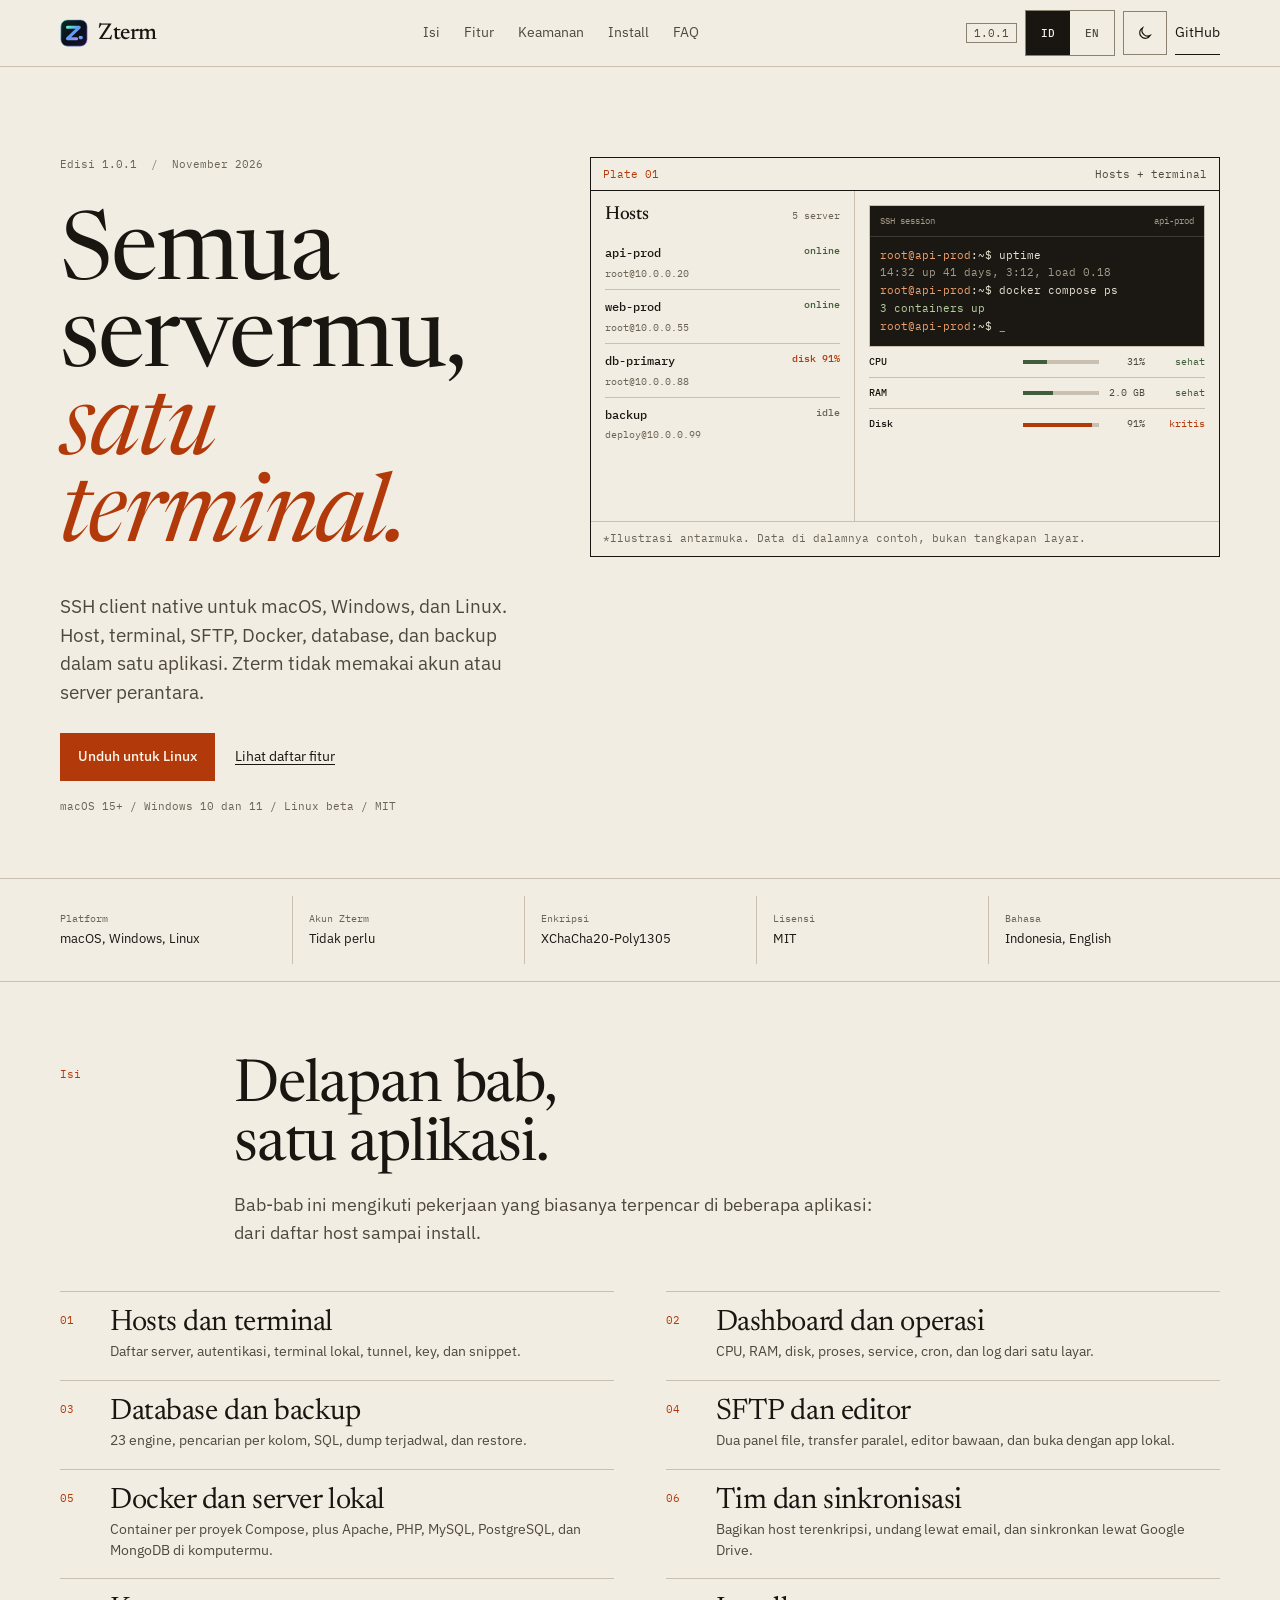
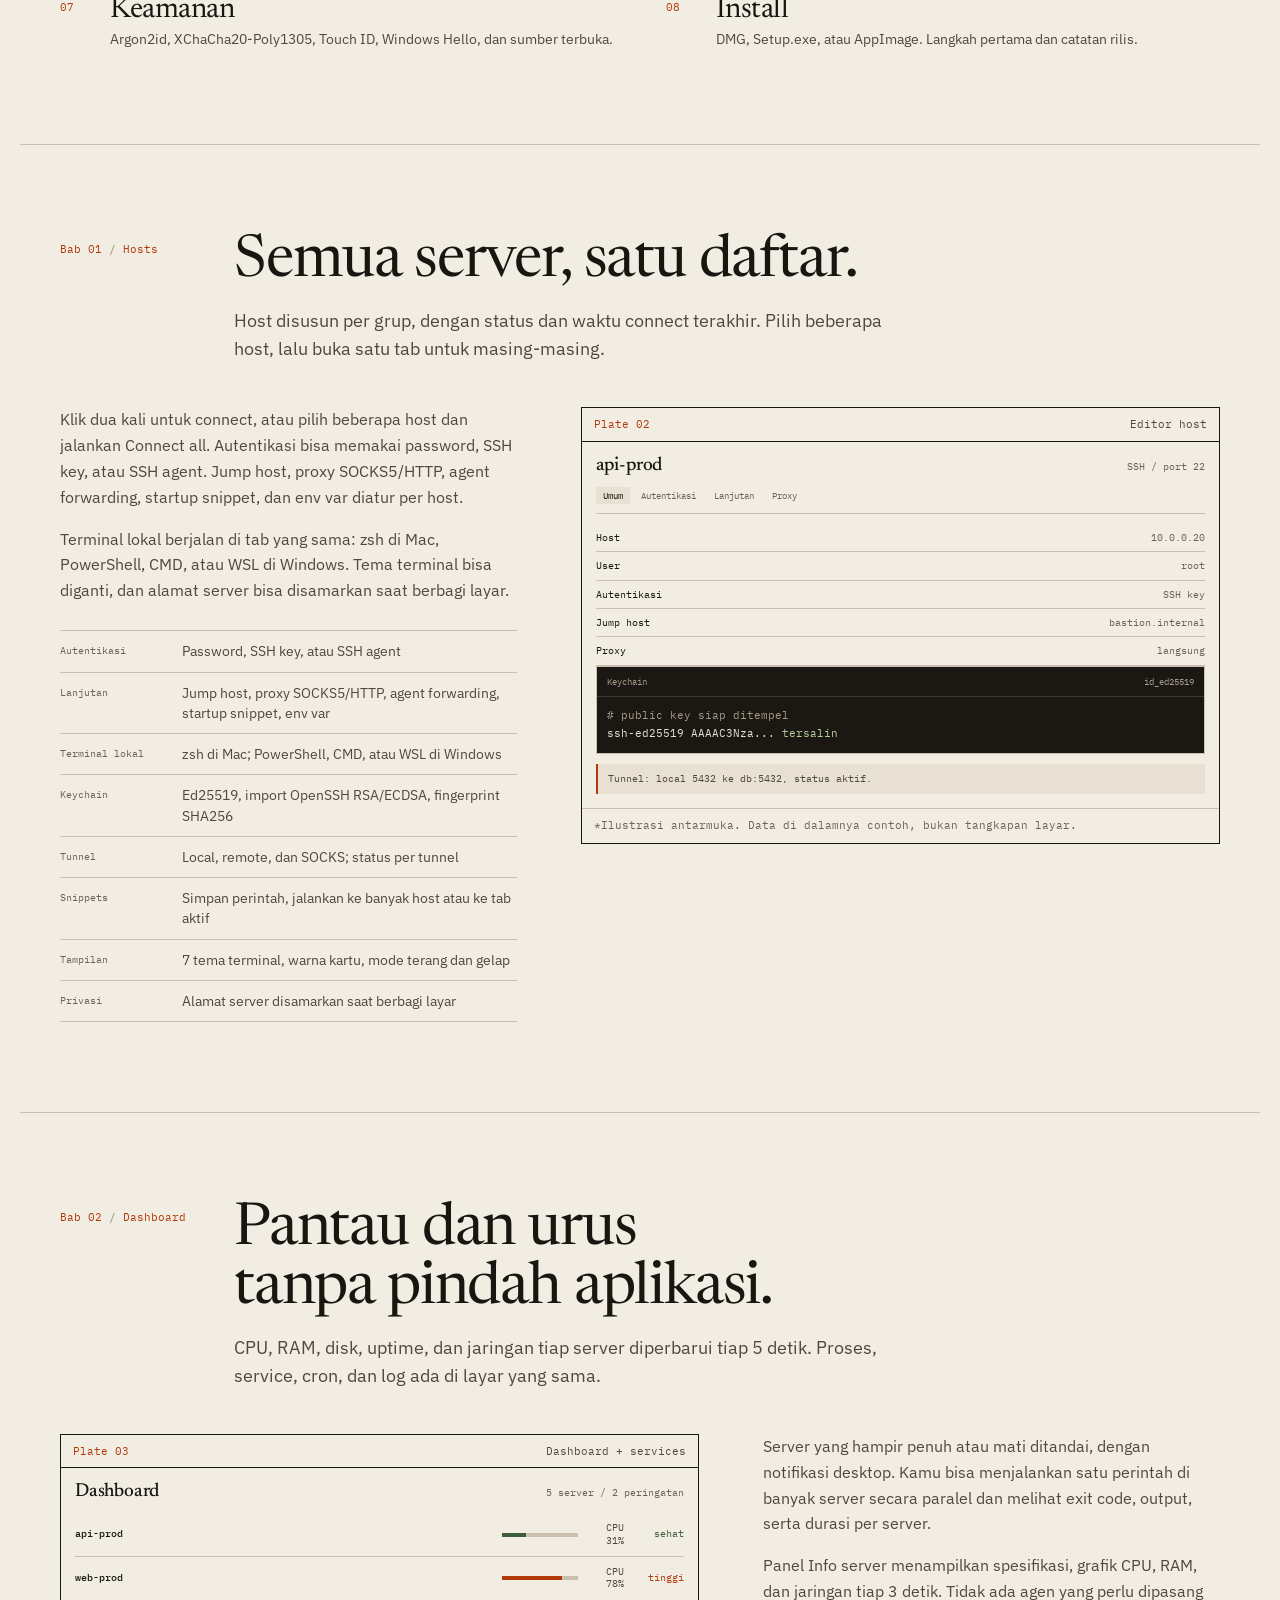
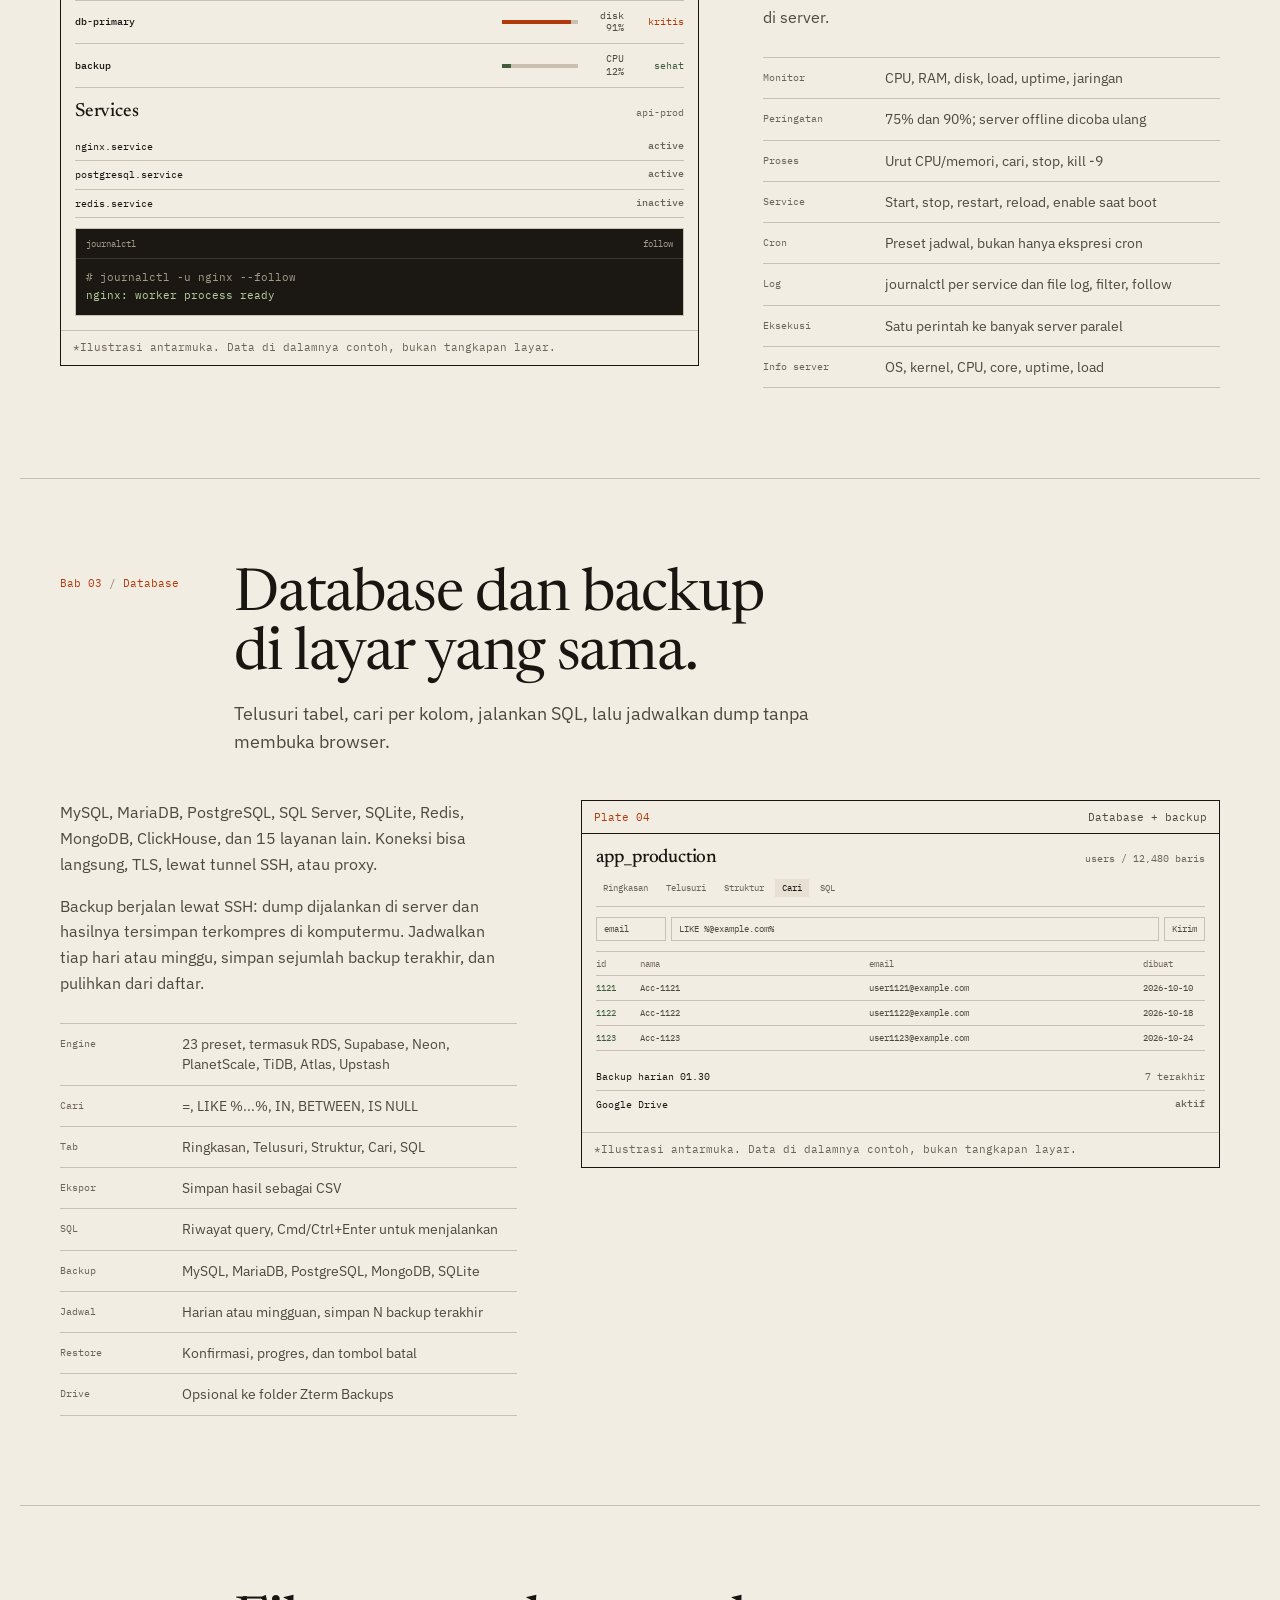
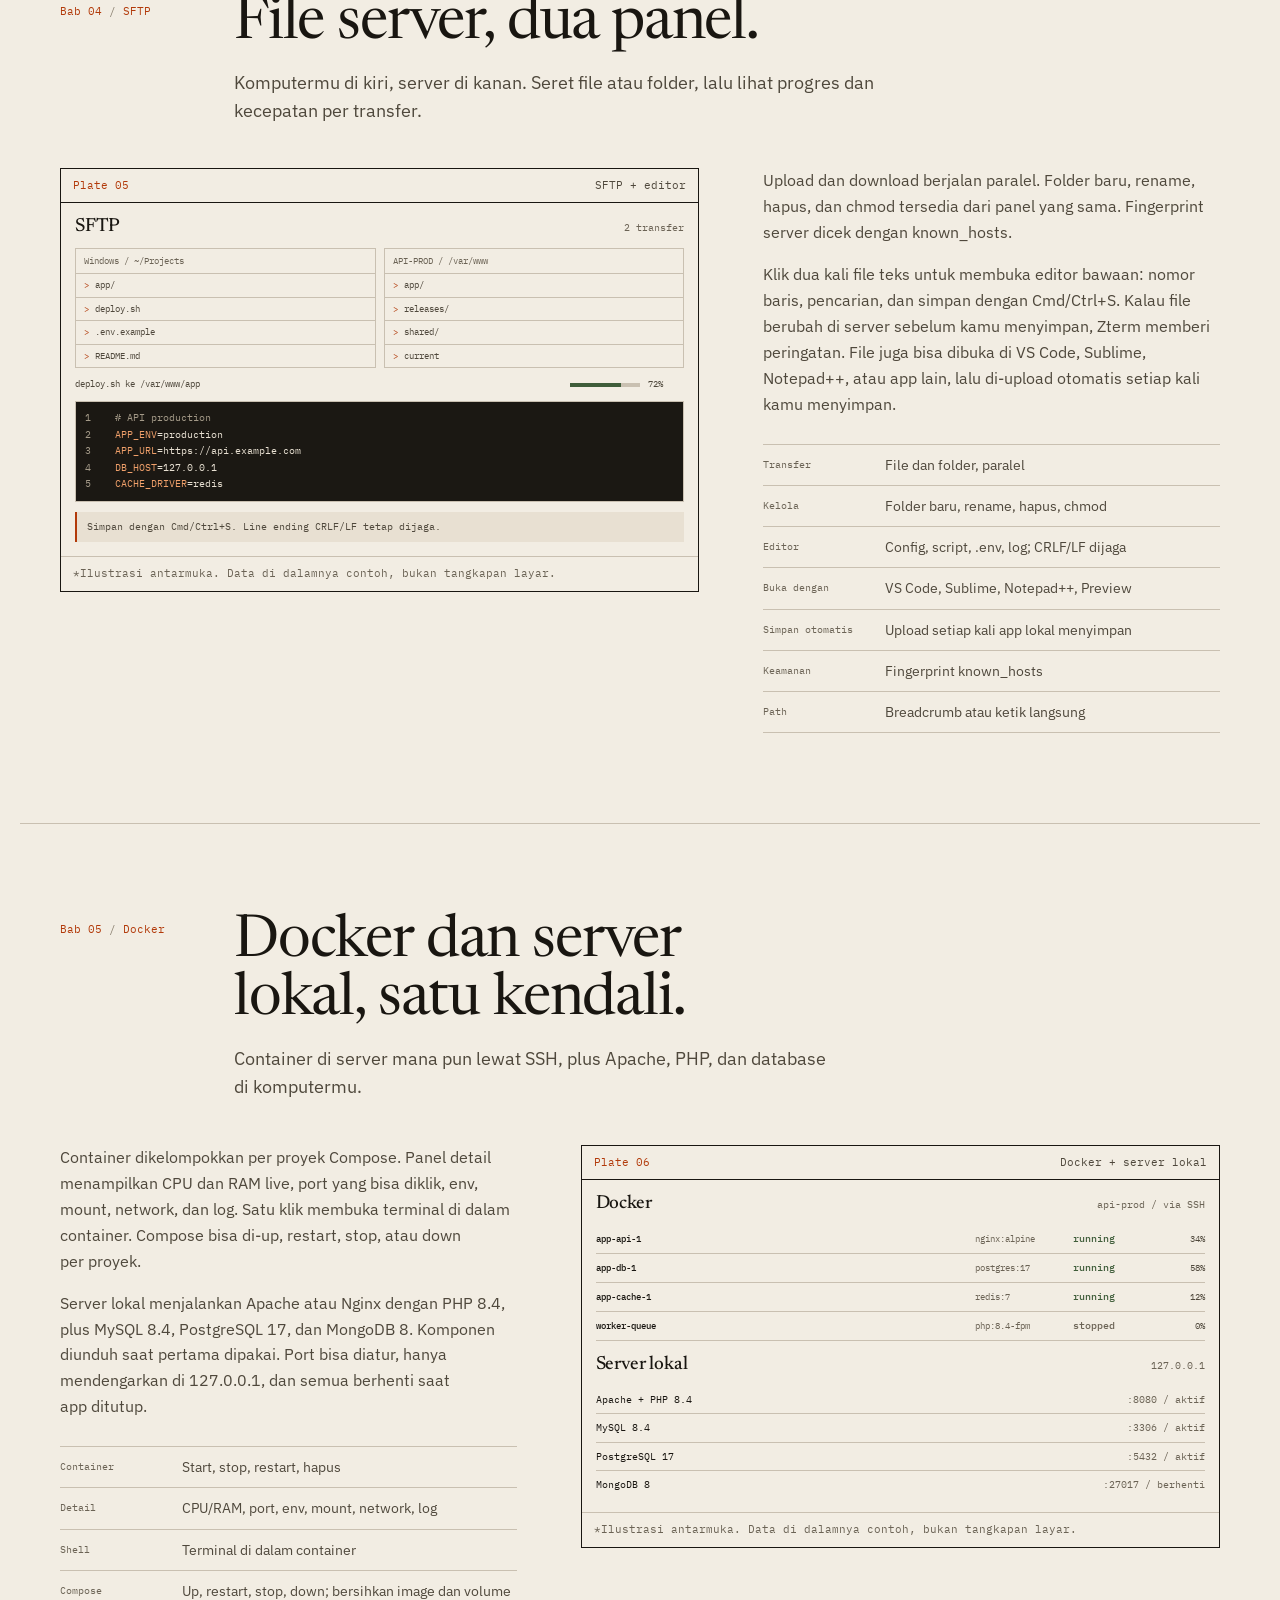
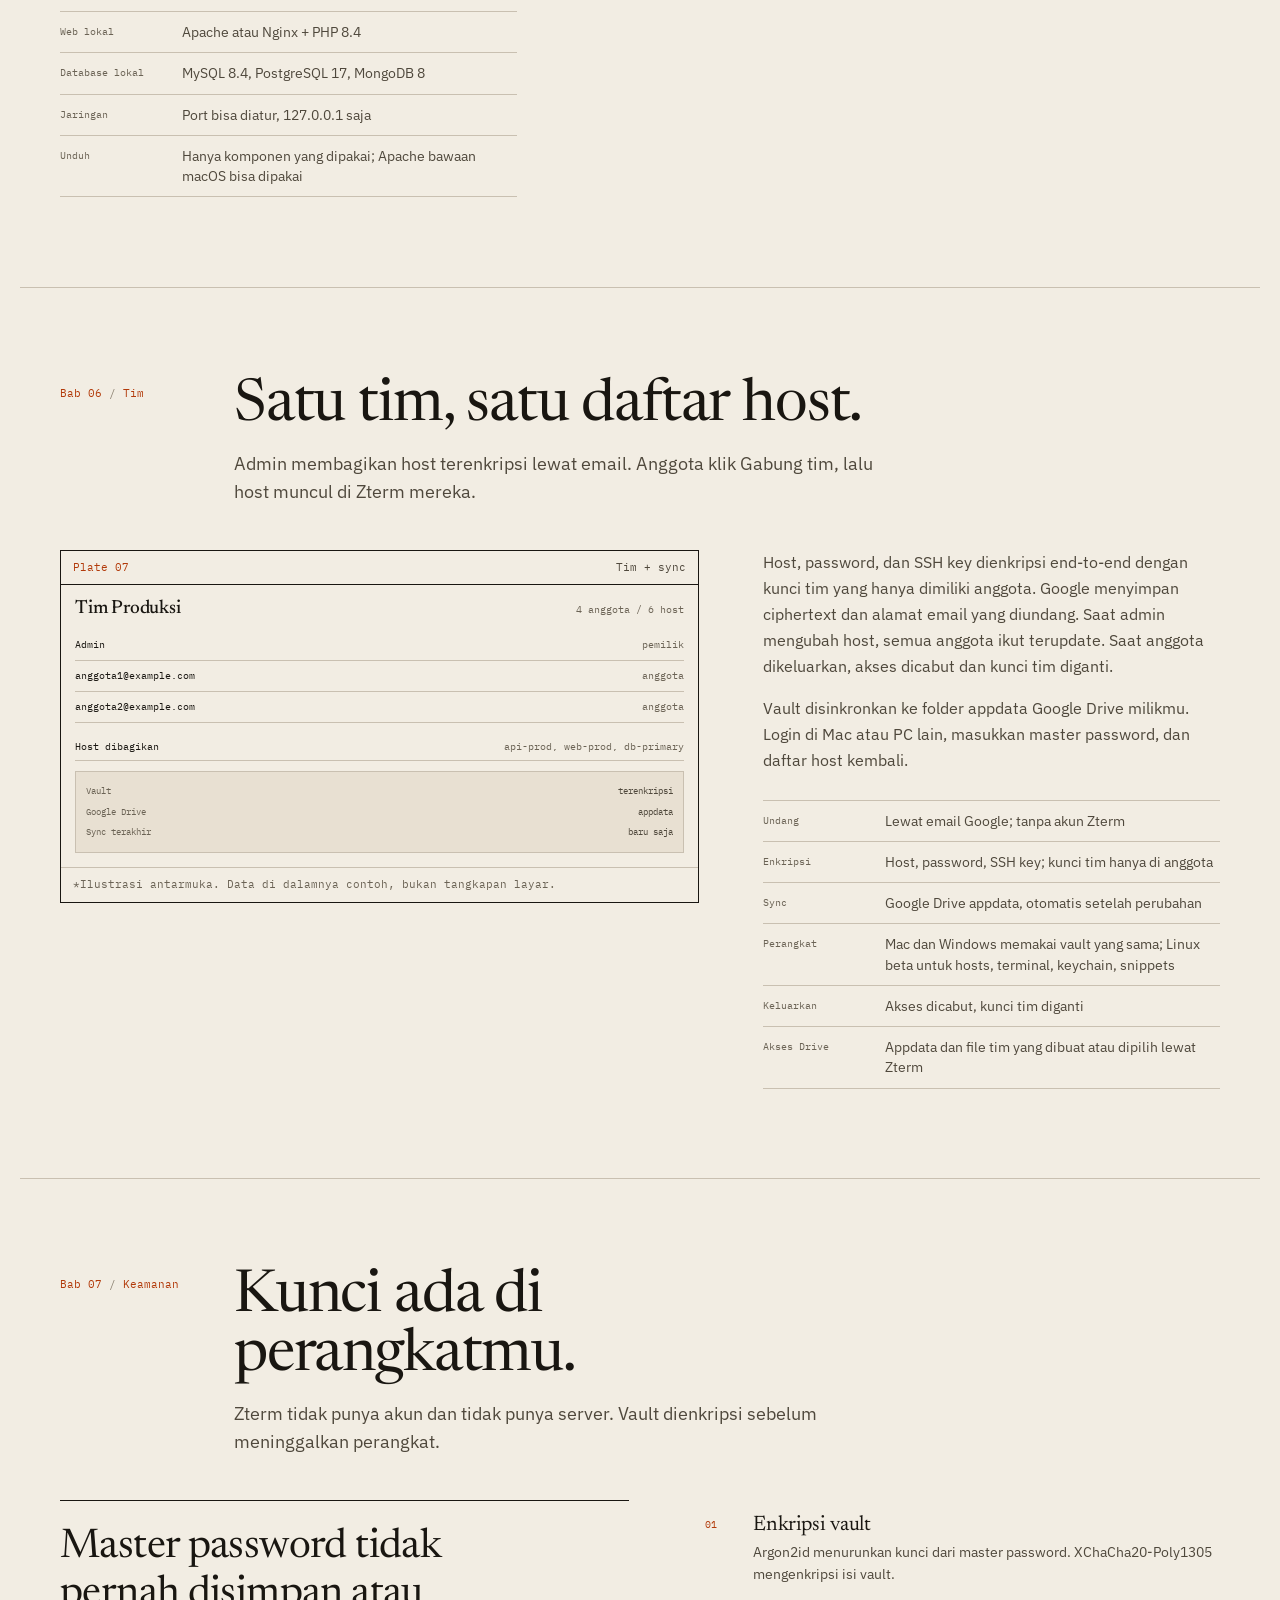
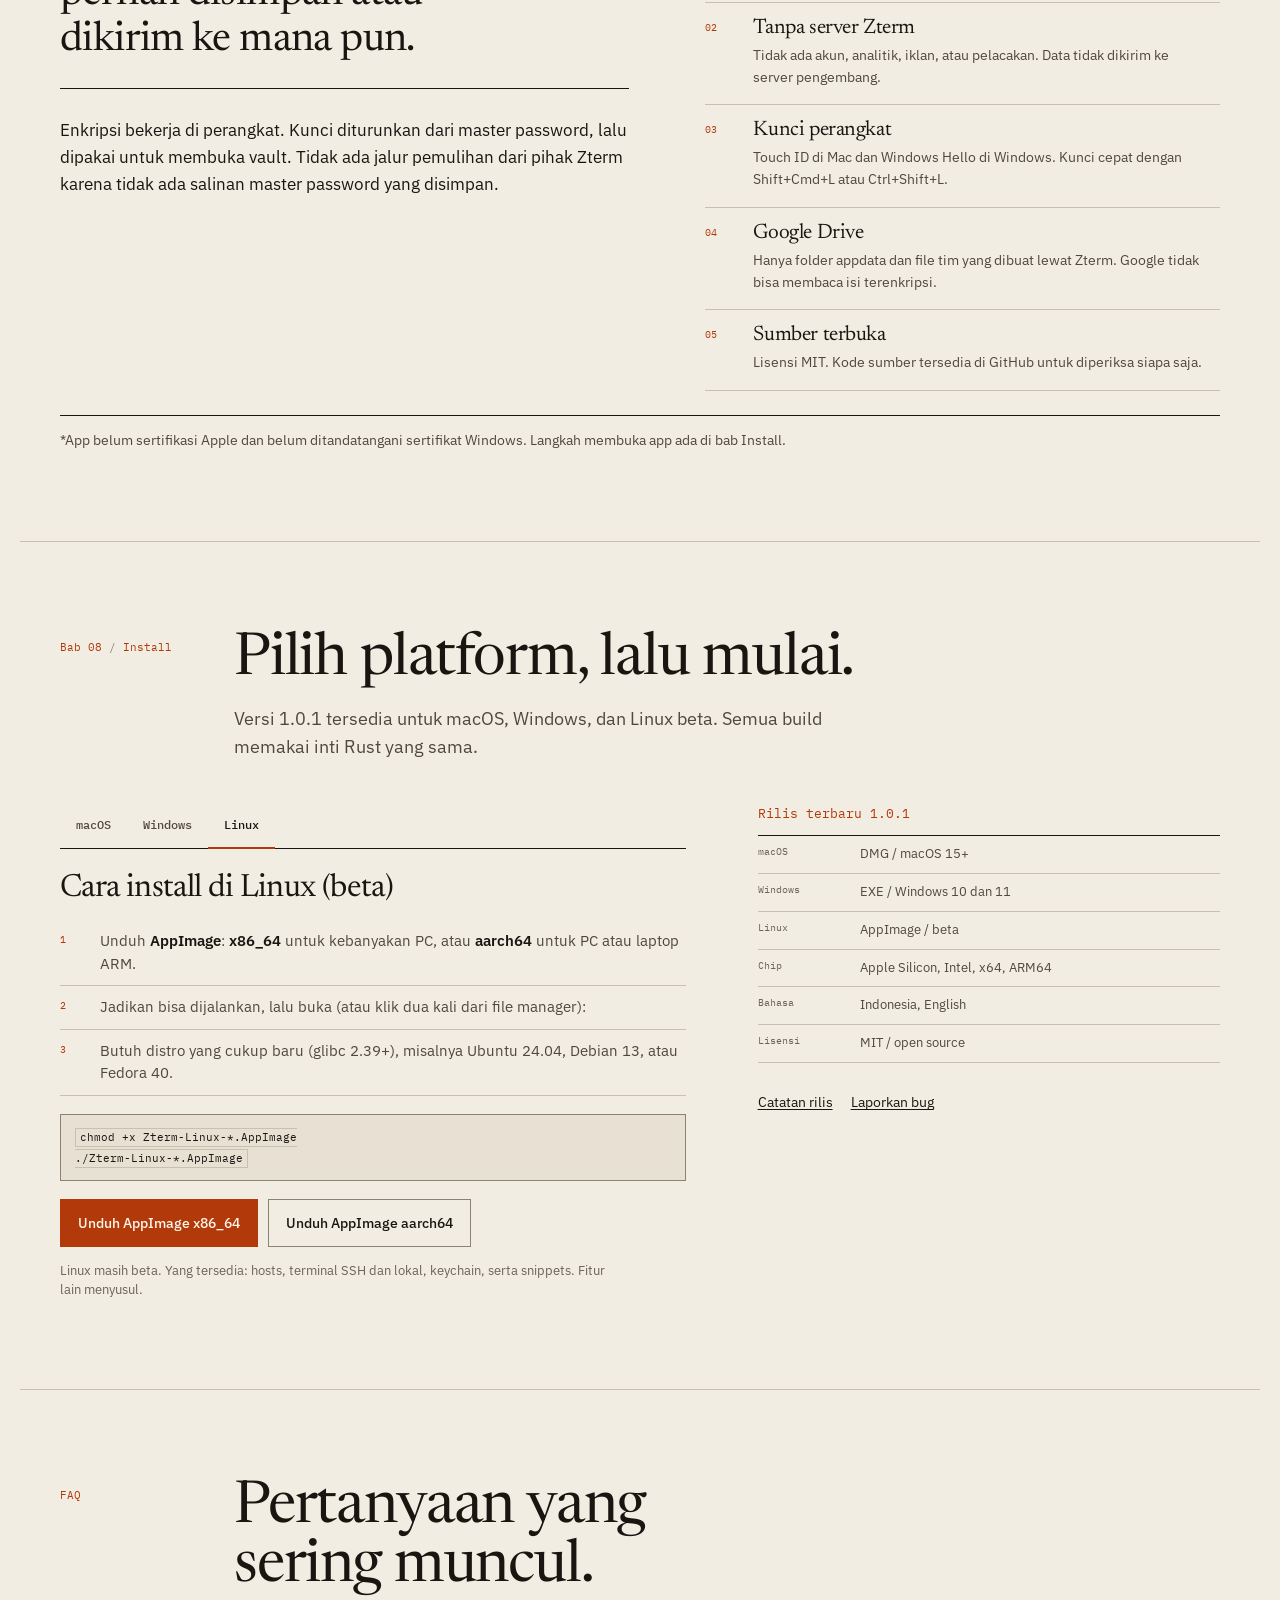
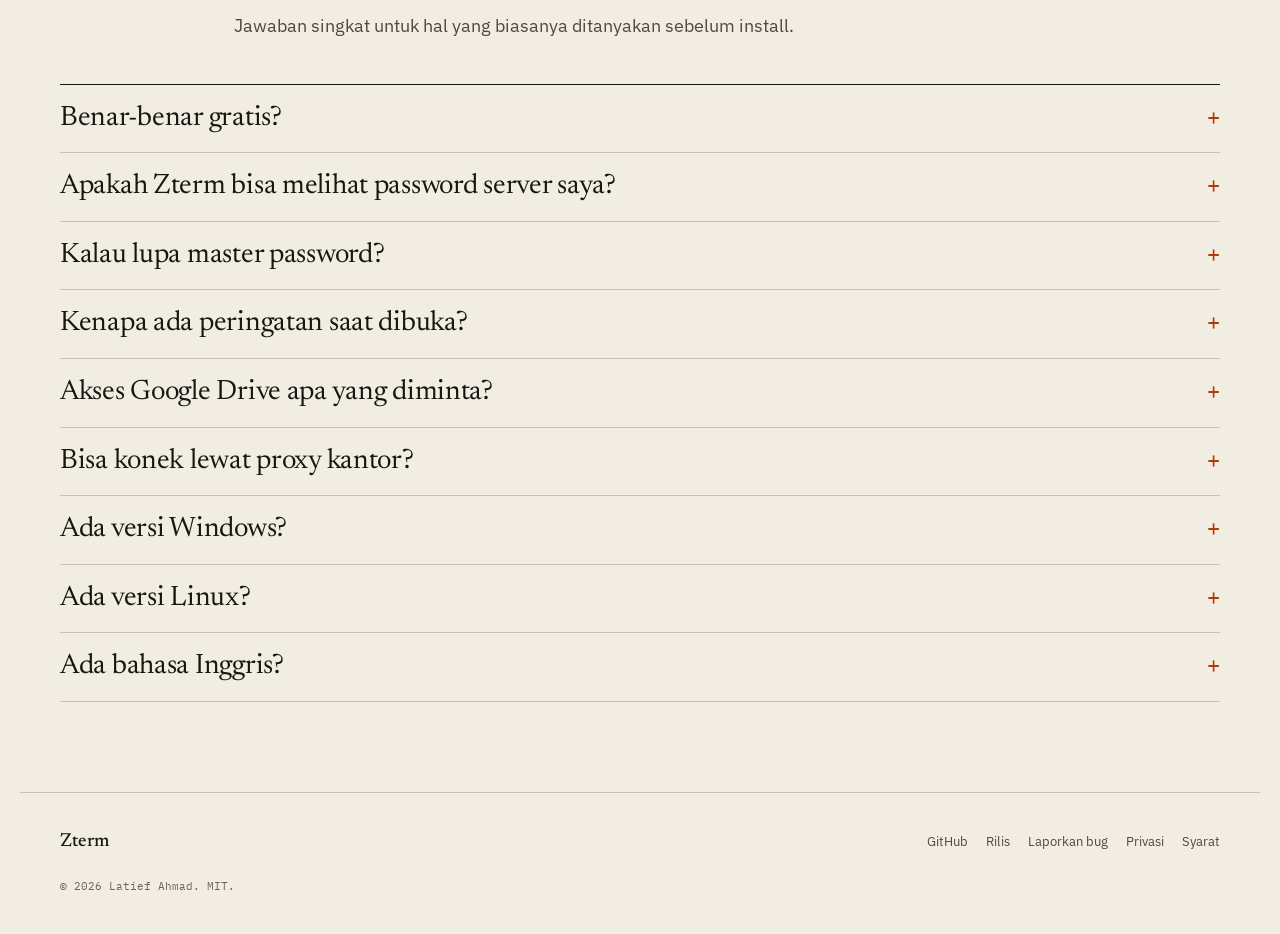
==== commit 6c9d1ebd: "Landing page: perbarui ilustrasi dan catatan - Data contoh pada ilustrasi diperbarui (host, metrik, " ====
--- a/site/index.html
+++ b/site/index.html
@@ -45,7 +45,7 @@
   "url": "https://latief.id/zterm/",
   "downloadUrl": "https://github.com/latiefahmad/zterm/releases/latest",
   "image": "https://latief.id/zterm/assets/brand/icon-512.png",
-  "softwareVersion": "1.1.0",
+  "softwareVersion": "1.1.1",
   "license": "https://opensource.org/licenses/MIT",
   "author": { "@type": "Person", "name": "Latief Ahmad" },
   "offers": { "@type": "Offer", "price": "0", "priceCurrency": "IDR" },
@@ -76,7 +76,6 @@
       <img class="brand-mark" src="assets/brand/favicon.svg" alt="" width="28" height="28" />
       <span class="brand-text">
         <span class="brand-name">Zterm</span>
-        <span class="brand-edition" data-i18n="brand.edition">Panduan lapangan</span>
       </span>
     </a>
 
@@ -134,10 +133,10 @@
           <div class="sketch-split">
             <div class="sketch-side">
               <div class="sketch-head"><span class="sketch-title">Hosts</span><span class="sketch-sub">5 server</span></div>
-              <div class="host-row"><span class="host-name">api-prod</span><span class="state state-on">online</span><span class="host-meta">root@10.0.0.12</span></div>
-              <div class="host-row"><span class="host-name">web-1</span><span class="state state-on">online</span><span class="host-meta">root@10.0.0.21</span></div>
-              <div class="host-row"><span class="host-name">db-primary</span><span class="state state-warn">disk 91%</span><span class="host-meta">root@10.0.0.41</span></div>
-              <div class="host-row"><span class="host-name">backup</span><span class="state state-idle">idle</span><span class="host-meta">deploy@10.0.0.30</span></div>
+              <div class="host-row"><span class="host-name">api-prod</span><span class="state state-on">online</span><span class="host-meta">root@10.0.0.20</span></div>
+              <div class="host-row"><span class="host-name">web-prod</span><span class="state state-on">online</span><span class="host-meta">root@10.0.0.55</span></div>
+              <div class="host-row"><span class="host-name">db-primary</span><span class="state state-warn">disk 91%</span><span class="host-meta">root@10.0.0.88</span></div>
+              <div class="host-row"><span class="host-name">backup</span><span class="state state-idle">idle</span><span class="host-meta">deploy@10.0.0.99</span></div>
             </div>
             <div class="sketch-main">
               <div class="terminal">
@@ -150,13 +149,13 @@
                   <p class="terminal-line"><span class="prompt">root@api-prod</span>:~$ <span class="dim">_</span></p>
                 </div>
               </div>
-              <div class="metric-row"><span class="metric-name">CPU</span><span class="meter"><i style="--w:42%"></i></span><span class="metric-value">42%</span><span class="metric-state state-on">sehat</span></div>
-              <div class="metric-row"><span class="metric-name">RAM</span><span class="meter"><i style="--w:39%"></i></span><span class="metric-value">3.1 GB</span><span class="metric-state state-on">sehat</span></div>
+              <div class="metric-row"><span class="metric-name">CPU</span><span class="meter"><i style="--w:31%"></i></span><span class="metric-value">31%</span><span class="metric-state state-on">sehat</span></div>
+              <div class="metric-row"><span class="metric-name">RAM</span><span class="meter"><i style="--w:39%"></i></span><span class="metric-value">2.0 GB</span><span class="metric-state state-on">sehat</span></div>
               <div class="metric-row"><span class="metric-name">Disk</span><span class="meter"><i class="is-warn" style="--w:91%"></i></span><span class="metric-value">91%</span><span class="metric-state state-warn">kritis</span></div>
             </div>
           </div>
         </div>
-        <figcaption class="plate-caption" data-i18n="hero.caption">Ilustrasi antarmuka. Data di dalamnya contoh, bukan tangkapan layar.</figcaption>
+        <figcaption class="plate-caption" data-i18n="hero.caption">*Ilustrasi antarmuka. Data di dalamnya contoh, bukan tangkapan layar.</figcaption>
       </figure>
     </div>
   </section>
@@ -220,7 +219,7 @@
           <div class="sketch-main">
             <div class="sketch-head"><span class="sketch-title">api-prod</span><span class="sketch-sub">SSH / port 22</span></div>
             <div class="tabs-sketch"><span class="tab-sketch on">Umum</span><span class="tab-sketch">Autentikasi</span><span class="tab-sketch">Lanjutan</span><span class="tab-sketch">Proxy</span></div>
-            <div class="local-row"><span>Host</span><span>10.0.0.12</span></div>
+            <div class="local-row"><span>Host</span><span>10.0.0.20</span></div>
             <div class="local-row"><span>User</span><span>root</span></div>
             <div class="local-row"><span>Autentikasi</span><span>SSH key</span></div>
             <div class="local-row"><span>Jump host</span><span>bastion.internal</span></div>
@@ -235,7 +234,7 @@
             <div class="note-inline">Tunnel: local 5432 ke db:5432, status aktif.</div>
           </div>
         </div>
-        <figcaption class="plate-caption" data-i18n="ch01.caption">Ilustrasi antarmuka. Data di dalamnya contoh.</figcaption>
+        <figcaption class="plate-caption" data-i18n="ch01.caption">*Ilustrasi antarmuka. Data di dalamnya contoh, bukan tangkapan layar.</figcaption>
       </figure>
     </div>
   </section>
@@ -268,8 +267,8 @@
         <div class="sketch" role="img" aria-label="Ilustrasi dashboard server Zterm dengan grafik CPU, RAM, dan disk" data-i18n-aria="ch02.aria">
           <div class="sketch-main">
             <div class="sketch-head"><span class="sketch-title">Dashboard</span><span class="sketch-sub">5 server / 2 peringatan</span></div>
-            <div class="metric-row"><span class="metric-name">api-prod</span><span class="meter"><i style="--w:42%"></i></span><span class="metric-value">CPU 42%</span><span class="metric-state state-on">sehat</span></div>
-            <div class="metric-row"><span class="metric-name">web-1</span><span class="meter"><i class="is-warn" style="--w:78%"></i></span><span class="metric-value">CPU 78%</span><span class="metric-state state-warn">tinggi</span></div>
+            <div class="metric-row"><span class="metric-name">api-prod</span><span class="meter"><i style="--w:31%"></i></span><span class="metric-value">CPU 31%</span><span class="metric-state state-on">sehat</span></div>
+            <div class="metric-row"><span class="metric-name">web-prod</span><span class="meter"><i class="is-warn" style="--w:78%"></i></span><span class="metric-value">CPU 78%</span><span class="metric-state state-warn">tinggi</span></div>
             <div class="metric-row"><span class="metric-name">db-primary</span><span class="meter"><i class="is-warn" style="--w:91%"></i></span><span class="metric-value">disk 91%</span><span class="metric-state state-warn">kritis</span></div>
             <div class="metric-row"><span class="metric-name">backup</span><span class="meter"><i style="--w:12%"></i></span><span class="metric-value">CPU 12%</span><span class="metric-state state-on">sehat</span></div>
             <div class="sketch-head" style="margin-top:14px"><span class="sketch-title">Services</span><span class="sketch-sub">api-prod</span></div>
@@ -285,7 +284,7 @@
             </div>
           </div>
         </div>
-        <figcaption class="plate-caption" data-i18n="ch02.caption">Ilustrasi antarmuka. Data di dalamnya contoh.</figcaption>
+        <figcaption class="plate-caption" data-i18n="ch02.caption">*Ilustrasi antarmuka. Data di dalamnya contoh, bukan tangkapan layar.</figcaption>
       </figure>
     </div>
   </section>
@@ -323,15 +322,15 @@
             <div class="search-row"><span class="search-cell">email</span><span class="search-cell">LIKE %@example.com%</span><span class="search-cell">Kirim</span></div>
             <div class="data-table">
               <div class="data-head"><span>id</span><span>nama</span><span>email</span><span>dibuat</span></div>
-              <div class="data-row"><span class="id">1024</span><span>Akun 1024</span><span class="email">akun1024@example.com</span><span>2026-11-20</span></div>
-              <div class="data-row"><span class="id">1025</span><span>Akun 1025</span><span class="email">akun1025@example.com</span><span>2026-11-21</span></div>
-              <div class="data-row"><span class="id">1026</span><span>Akun 1026</span><span class="email">akun1026@example.com</span><span>2026-11-24</span></div>
-            </div>
-            <div class="local-row" style="margin-top:12px"><span>Backup harian 02.30</span><span>7 terakhir</span></div>
+              <div class="data-row"><span class="id">1121</span><span>Acc-1121</span><span class="email">user1121@example.com</span><span>2026-10-10</span></div>
+              <div class="data-row"><span class="id">1122</span><span>Acc-1122</span><span class="email">user1122@example.com</span><span>2026-10-18</span></div>
+              <div class="data-row"><span class="id">1123</span><span>Acc-1123</span><span class="email">user1123@example.com</span><span>2026-10-24</span></div>
+            </div>
+            <div class="local-row" style="margin-top:12px"><span>Backup harian 01.30</span><span>7 terakhir</span></div>
             <div class="local-row"><span>Google Drive</span><span class="state state-on">aktif</span></div>
           </div>
         </div>
-        <figcaption class="plate-caption" data-i18n="ch03.caption">Ilustrasi antarmuka. Data di dalamnya contoh.</figcaption>
+        <figcaption class="plate-caption" data-i18n="ch03.caption">*Ilustrasi antarmuka. Data di dalamnya contoh, bukan tangkapan layar.</figcaption>
       </figure>
     </div>
   </section>
@@ -364,7 +363,7 @@
           <div class="sketch-main">
             <div class="sketch-head"><span class="sketch-title">SFTP</span><span class="sketch-sub">2 transfer</span></div>
             <div class="file-grid">
-              <div class="file-pane"><div class="file-pane-title">MACBOOK / ~/Projects</div><div class="file-row">app/</div><div class="file-row">deploy.sh</div><div class="file-row">.env.example</div><div class="file-row">README.md</div></div>
+              <div class="file-pane"><div class="file-pane-title">Windows / ~/Projects</div><div class="file-row">app/</div><div class="file-row">deploy.sh</div><div class="file-row">.env.example</div><div class="file-row">README.md</div></div>
               <div class="file-pane"><div class="file-pane-title">API-PROD / /var/www</div><div class="file-row">app/</div><div class="file-row">releases/</div><div class="file-row">shared/</div><div class="file-row">current</div></div>
             </div>
             <div class="transfer-row"><span class="transfer-name">deploy.sh ke /var/www/app</span><span class="meter"><i style="--w:72%"></i></span><span>72%</span></div>
@@ -378,7 +377,7 @@
             <div class="note-inline">Simpan dengan Cmd/Ctrl+S. Line ending CRLF/LF tetap dijaga.</div>
           </div>
         </div>
-        <figcaption class="plate-caption" data-i18n="ch04.caption">Ilustrasi antarmuka. Data di dalamnya contoh.</figcaption>
+        <figcaption class="plate-caption" data-i18n="ch04.caption">*Ilustrasi antarmuka. Data di dalamnya contoh, bukan tangkapan layar.</figcaption>
       </figure>
     </div>
   </section>
@@ -422,7 +421,7 @@
             <div class="local-row"><span>MongoDB 8</span><span>:27017 / berhenti</span></div>
           </div>
         </div>
-        <figcaption class="plate-caption" data-i18n="ch05.caption">Ilustrasi antarmuka. Data di dalamnya contoh.</figcaption>
+        <figcaption class="plate-caption" data-i18n="ch05.caption">*Ilustrasi antarmuka. Data di dalamnya contoh, bukan tangkapan layar.</figcaption>
       </figure>
     </div>
   </section>
@@ -454,9 +453,9 @@
           <div class="sketch-main">
             <div class="sketch-head"><span class="sketch-title">Tim Produksi</span><span class="sketch-sub">4 anggota / 6 host</span></div>
             <div class="member-row"><span class="member-name">Admin</span><span class="member-role">pemilik</span></div>
-            <div class="member-row"><span class="member-name">anggota@example.com</span><span class="member-role">anggota</span></div>
-            <div class="member-row"><span class="member-name">rekan@example.com</span><span class="member-role">anggota</span></div>
-            <div class="local-row" style="margin-top:10px"><span>Host dibagikan</span><span>api-prod, web-1, db-primary</span></div>
+            <div class="member-row"><span class="member-name">anggota1@example.com</span><span class="member-role">anggota</span></div>
+            <div class="member-row"><span class="member-name">anggota2@example.com</span><span class="member-role">anggota</span></div>
+            <div class="local-row" style="margin-top:10px"><span>Host dibagikan</span><span>api-prod, web-prod, db-primary</span></div>
             <div class="sync-box">
               <div class="sync-row"><span>Vault</span><span>terenkripsi</span></div>
               <div class="sync-row"><span>Google Drive</span><span>appdata</span></div>
@@ -464,7 +463,7 @@
             </div>
           </div>
         </div>
-        <figcaption class="plate-caption" data-i18n="ch06.caption">Ilustrasi antarmuka. Data di dalamnya contoh.</figcaption>
+        <figcaption class="plate-caption" data-i18n="ch06.caption">*Ilustrasi antarmuka. Data di dalamnya contoh, bukan tangkapan layar.</figcaption>
       </figure>
     </div>
   </section>
@@ -490,7 +489,7 @@
         <li><div><h3 data-i18n="ch07.05.k">Sumber terbuka</h3><p data-i18n="ch07.05.v">Lisensi MIT. Kode sumber tersedia di GitHub untuk diperiksa siapa saja.</p></div></li>
       </ol>
     </div>
-    <p class="security-note" data-i18n="ch07.note">App belum dinotarisasi Apple dan belum ditandatangani sertifikat Windows. Langkah membuka app ada di bab Install.</p>
+    <p class="security-note" data-i18n="ch07.note">*App belum sertifikasi Apple dan belum ditandatangani sertifikat Windows. Langkah membuka app ada di bab Install.</p>
   </section>
 
   <section class="chapter wrap" id="install" aria-labelledby="install-title">
@@ -597,7 +596,6 @@
 <footer class="site-footer">
   <div class="wrap footer-inner">
     <span class="footer-brand">Zterm</span>
-    <span class="footer-tagline" data-i18n="footer.tagline">Panduan lapangan, edisi 1.0.1</span>
     <nav class="footer-nav" aria-label="Tautan footer" data-i18n-aria="footer.aria">
       <a href="https://github.com/latiefahmad/zterm">GitHub</a>
       <a href="https://github.com/latiefahmad/zterm/releases" data-i18n="footer.releases">Rilis</a>
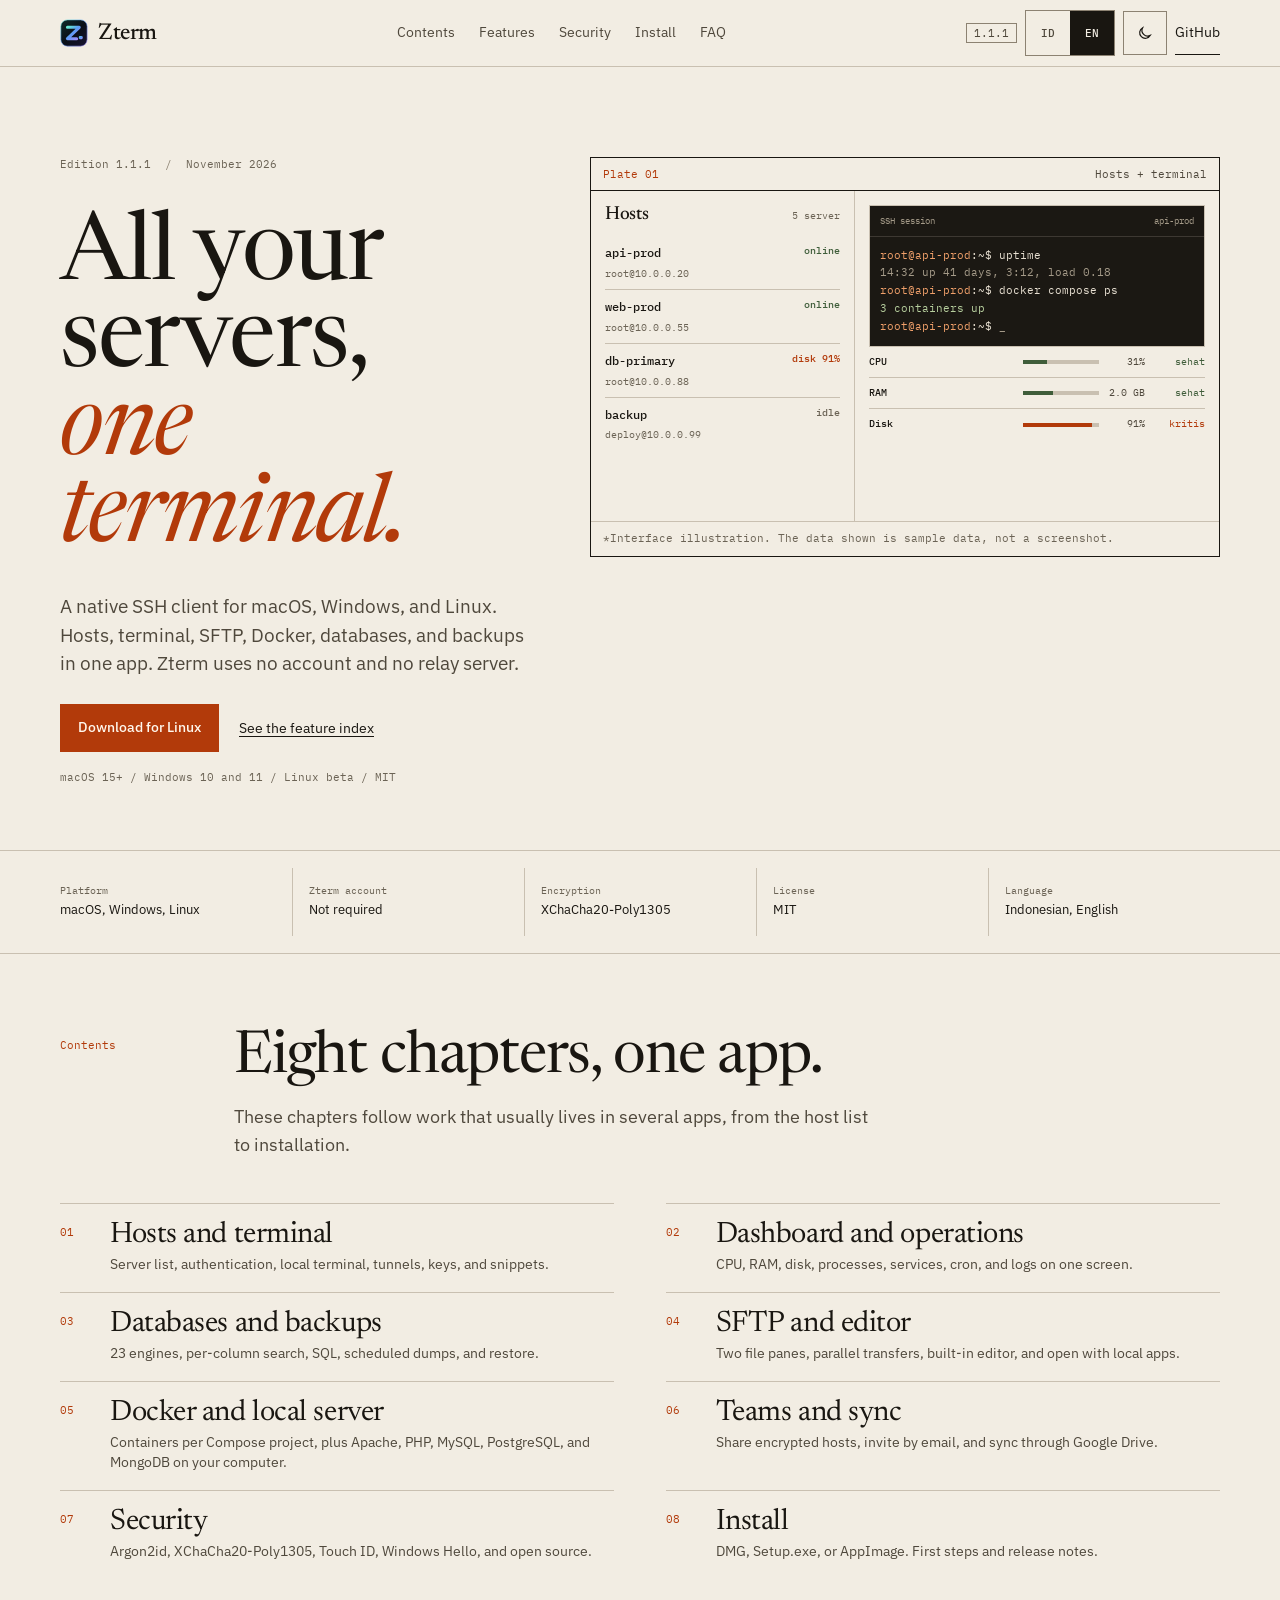
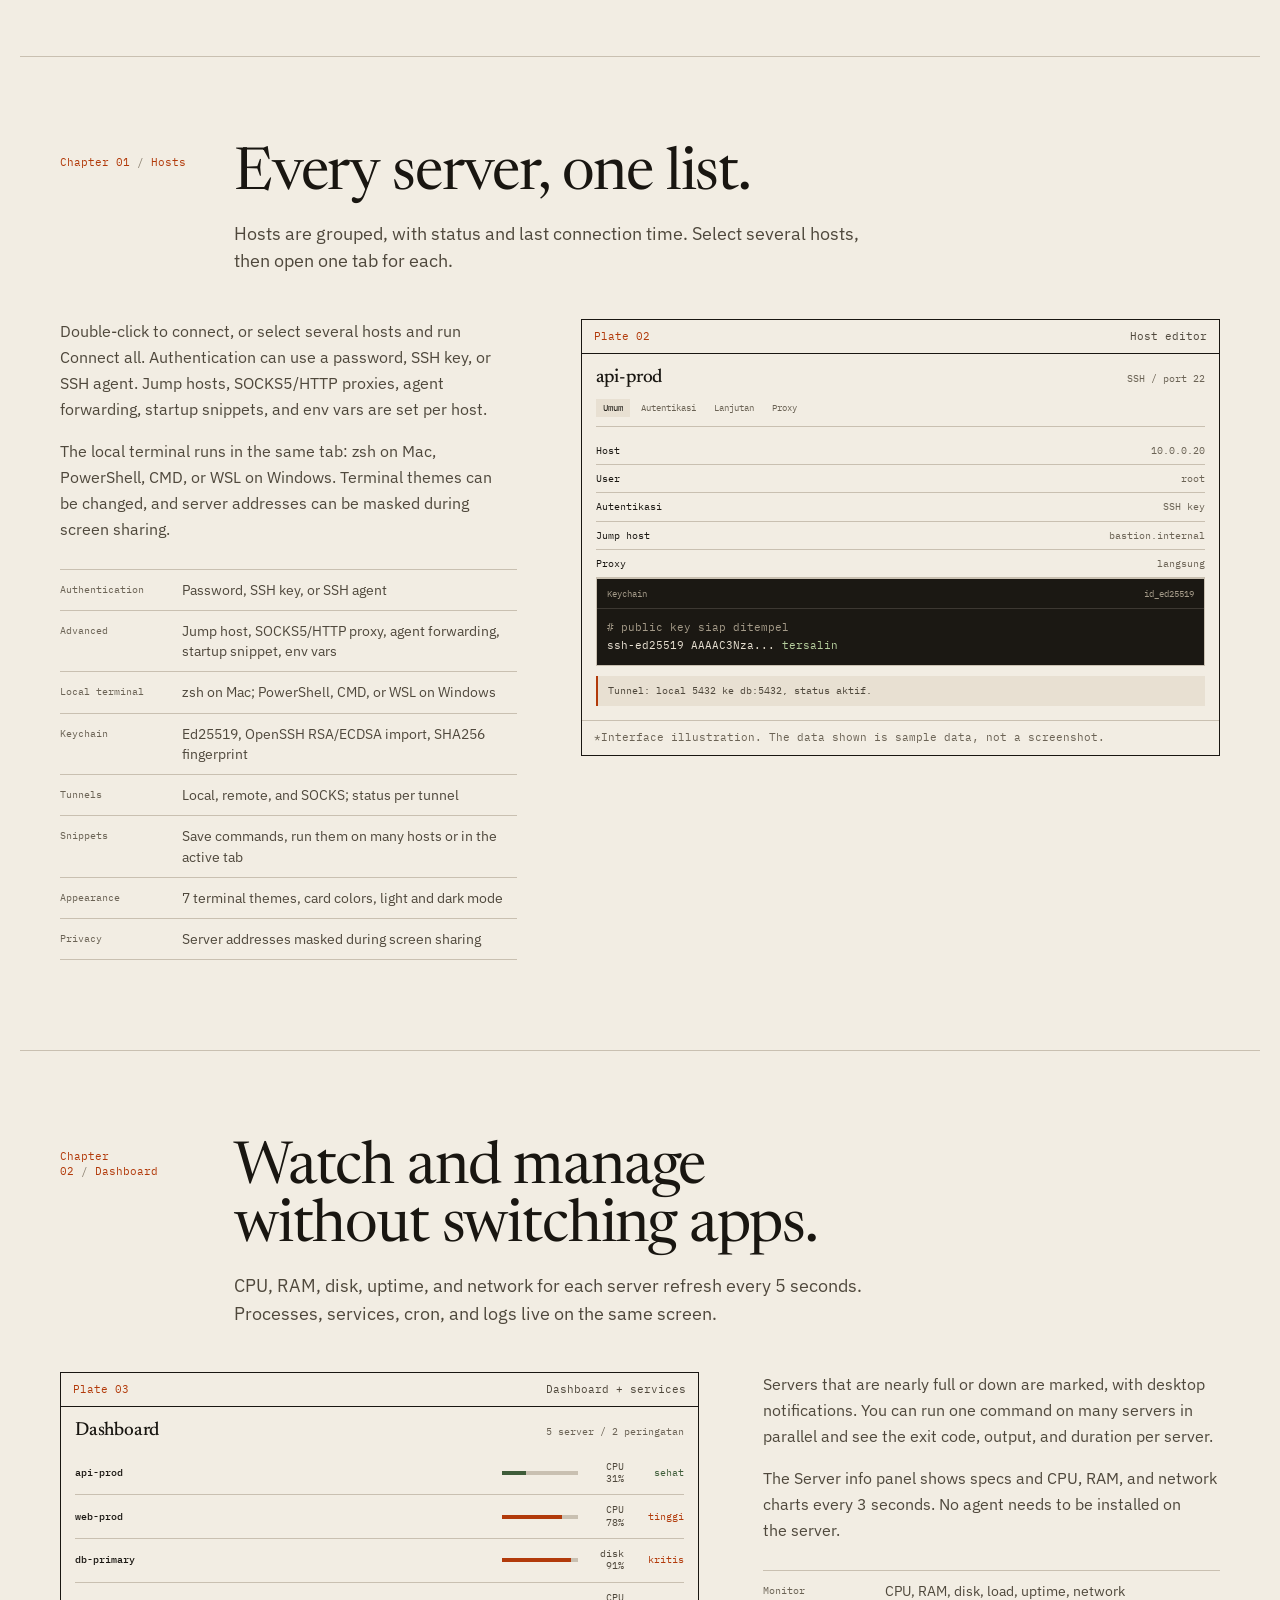
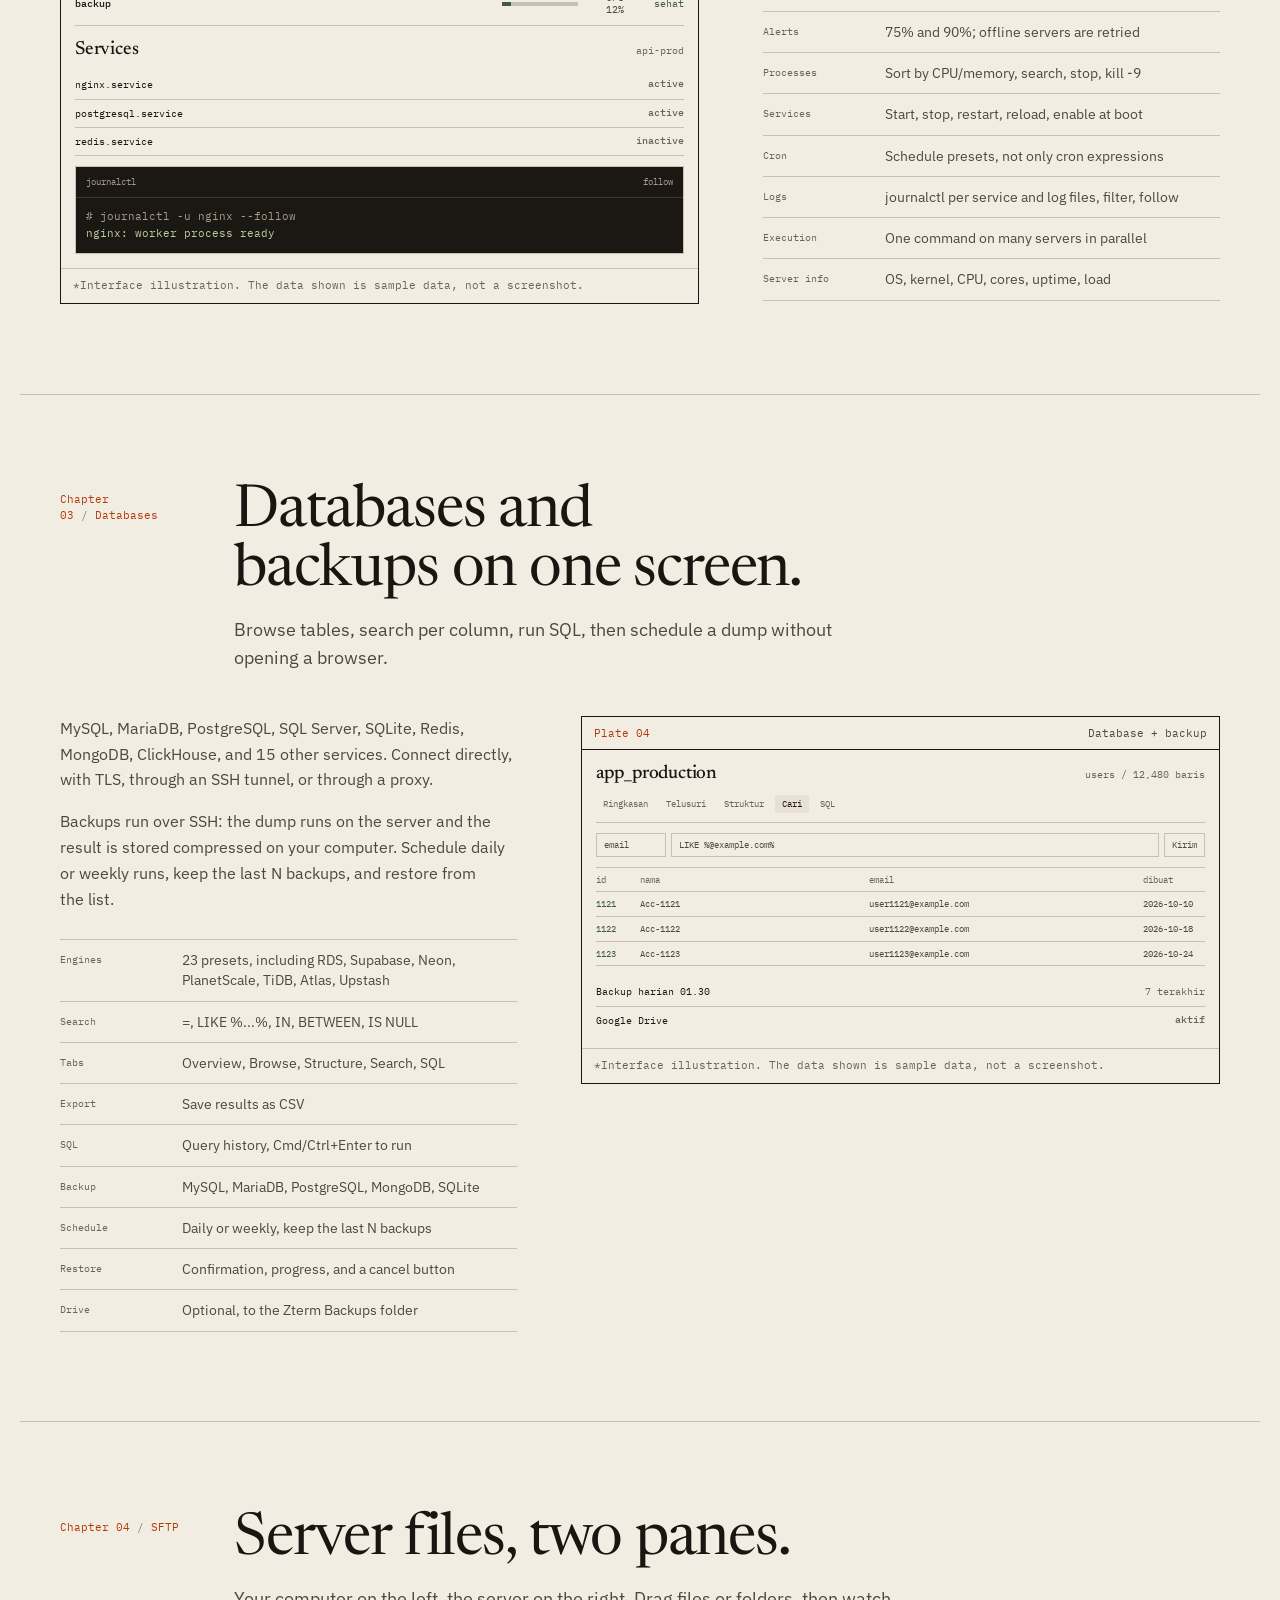
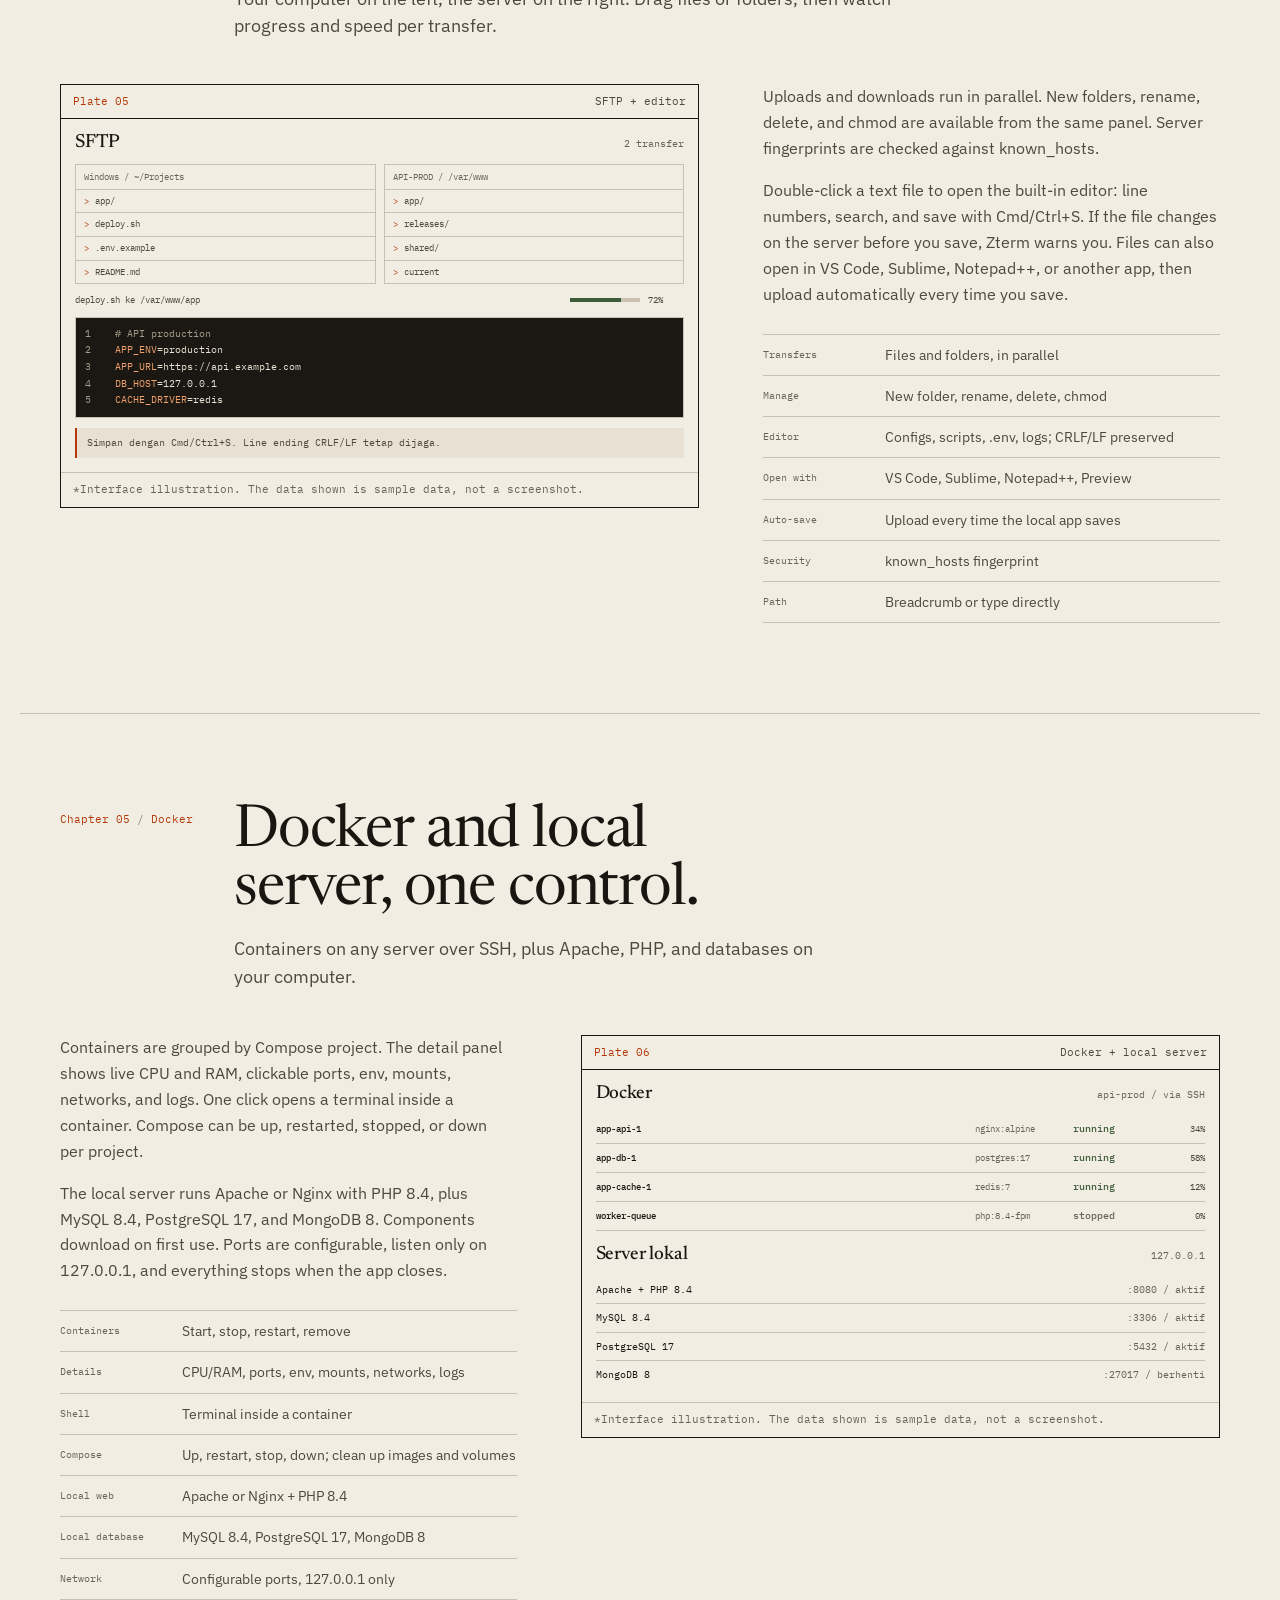
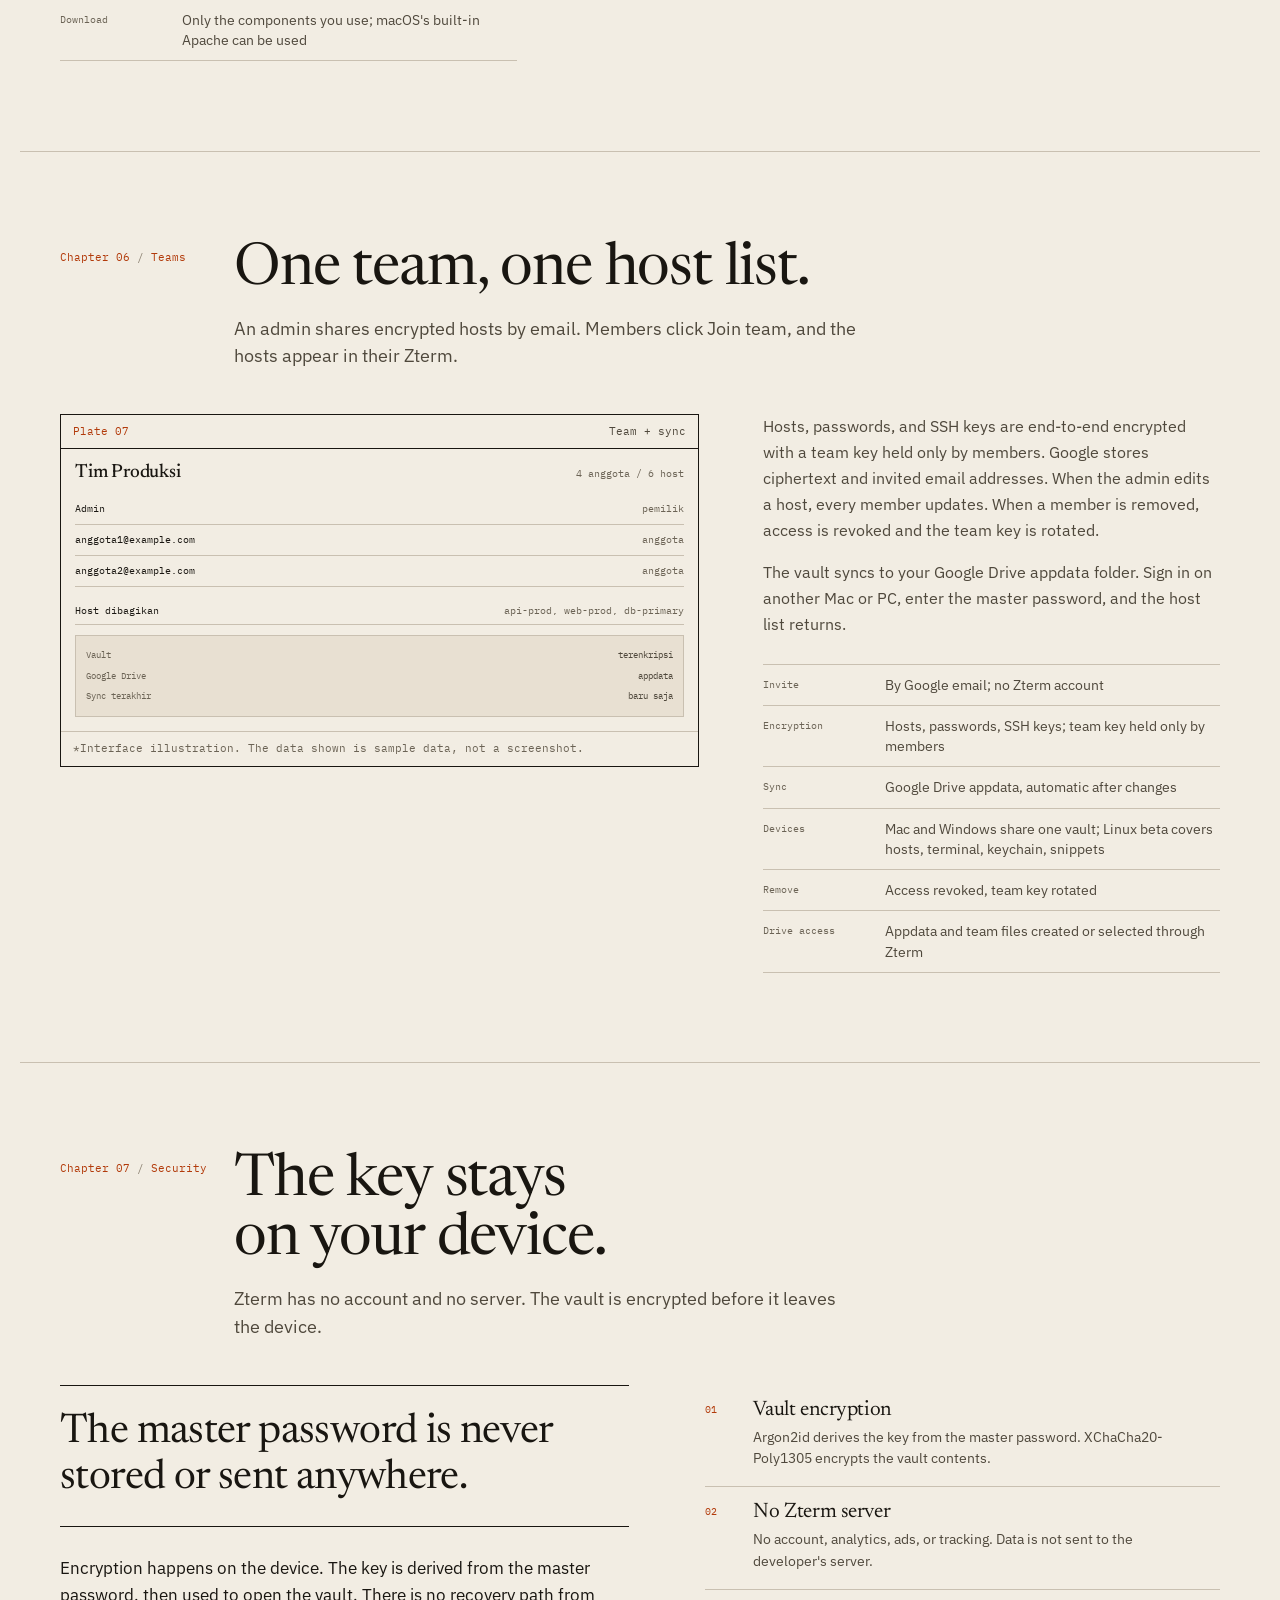
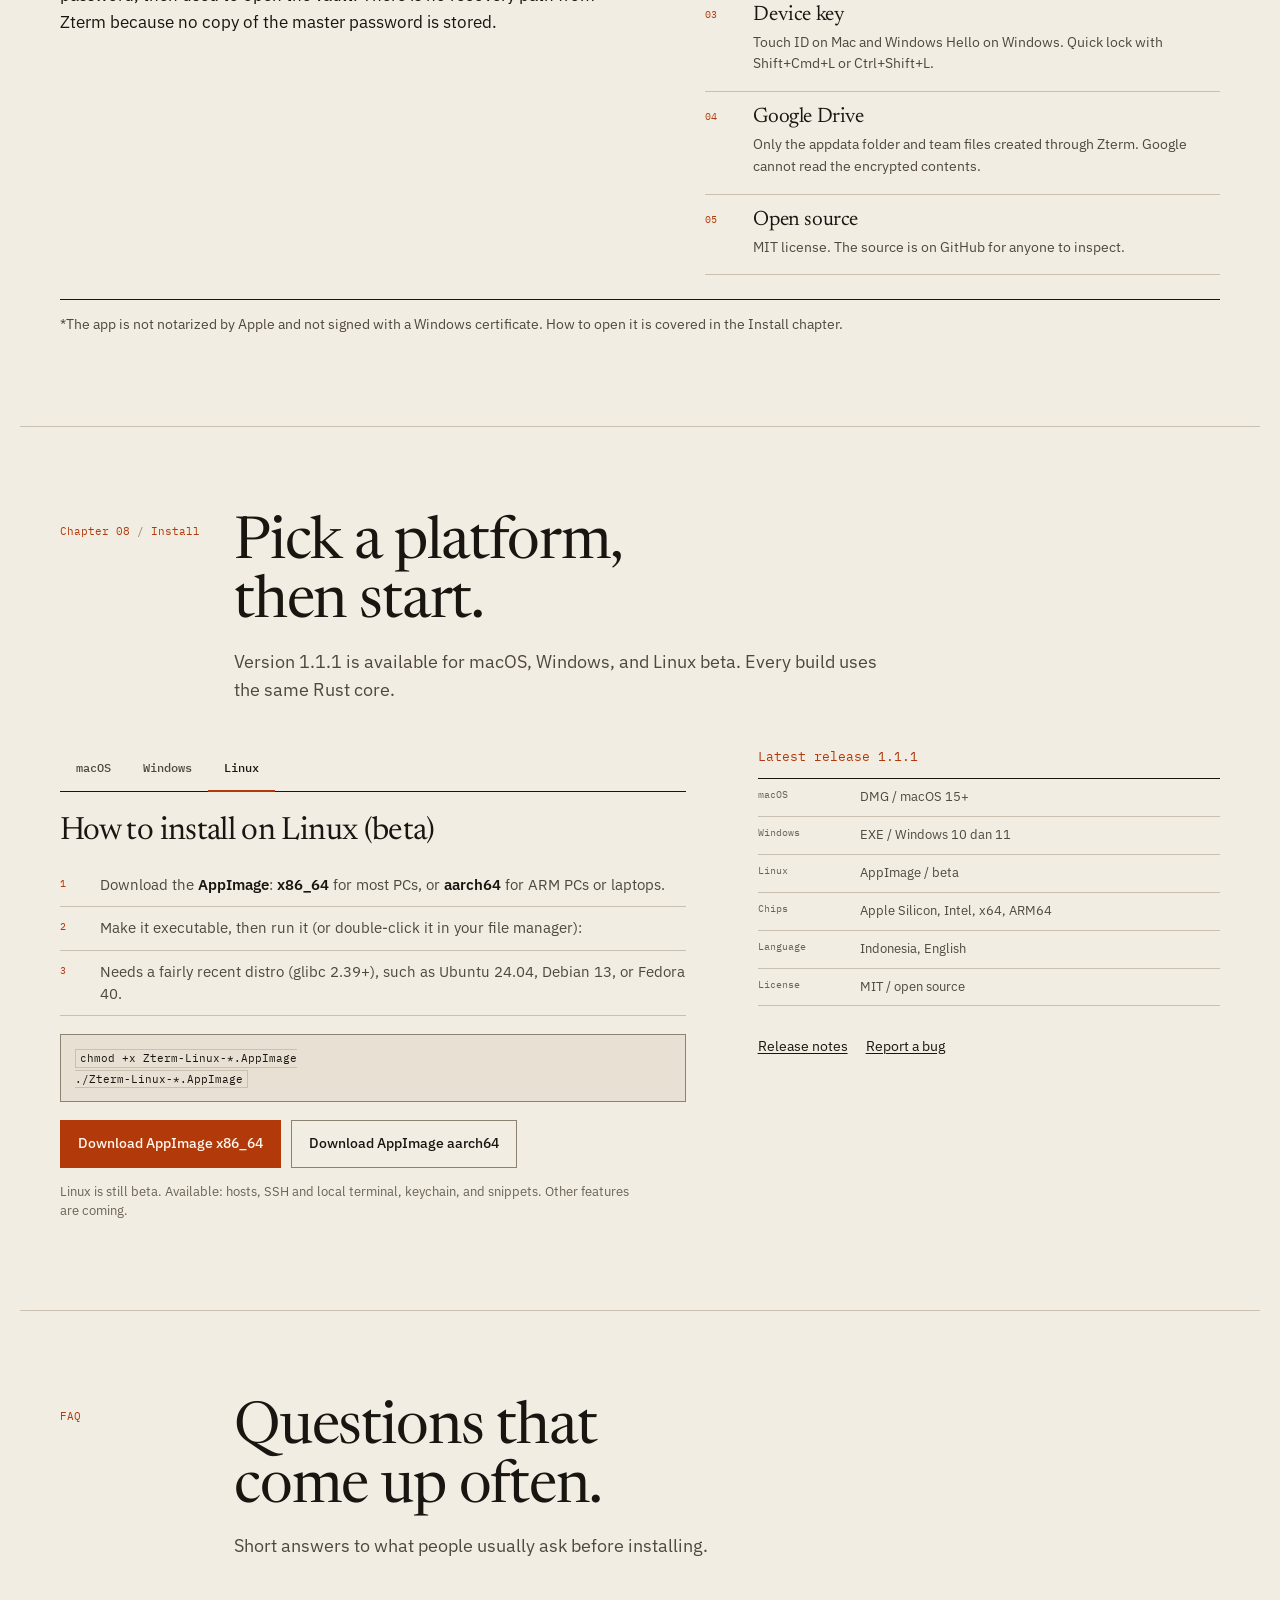
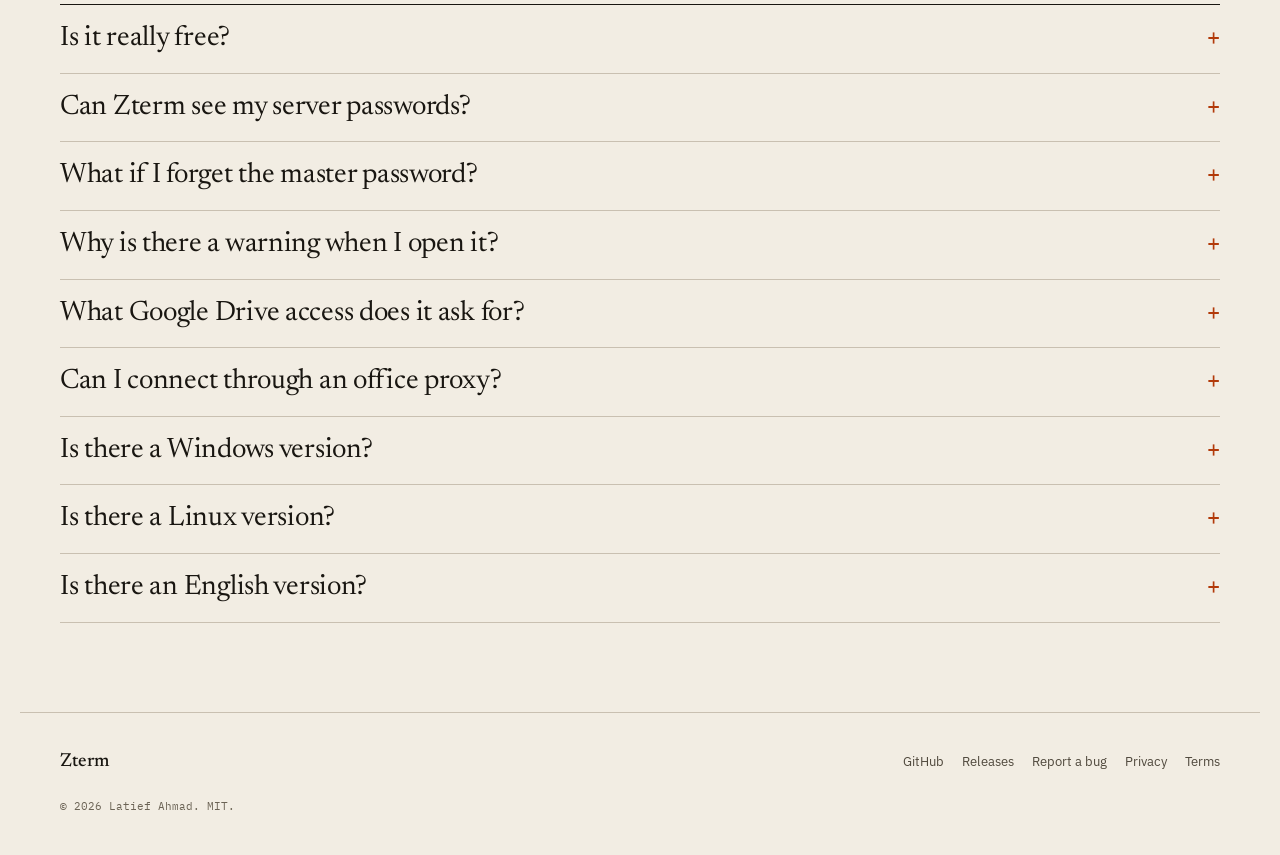
==== commit 121a6942: "Landing page: jadikan bahasa Inggris default - Kunjungan pertama langsung memakai bahasa Inggris; pi" ====
--- a/site/index.html
+++ b/site/index.html
@@ -1,11 +1,11 @@
 <!doctype html>
-<html lang="id" data-theme="light">
+<html lang="id" data-theme="light" class="i18n-boot">
 <head>
 <meta charset="utf-8" />
 <meta name="viewport" content="width=device-width, initial-scale=1, viewport-fit=cover" />
-<title>Zterm: SSH Client Gratis untuk Mac, Windows &amp; Linux</title>
-<meta name="description" content="Zterm adalah SSH client native gratis untuk macOS, Windows, dan Linux. Kelola host, terminal, SFTP, Docker, database, dan backup dari satu aplikasi. Tanpa akun, tanpa server perantara." />
-<meta name="keywords" content="SSH client Mac, SFTP Mac, terminal SSH, aplikasi SSH gratis, alternatif Termius, SSH key manager, port forwarding, macOS, SSH client Windows, SFTP Windows, phpMyAdmin desktop, terminal Windows, SSH client Linux, server monitoring, Docker GUI, backup database" />
+<title>Zterm: Free SSH Client for Mac, Windows &amp; Linux</title>
+<meta name="description" content="Zterm is a free native SSH client for macOS, Windows, and Linux. Manage hosts, terminals, SFTP, Docker, databases, and backups from one app. No account, no relay server." />
+<meta name="keywords" content="SSH client Mac, SFTP Mac, SSH terminal, free SSH app, Termius alternative, SSH key manager, port forwarding, macOS, SSH client Windows, SFTP Windows, desktop phpMyAdmin, Windows terminal, SSH client Linux, server monitoring, Docker GUI, database backup" />
 <meta name="author" content="Latief Ahmad" />
 <meta name="robots" content="index, follow, max-image-preview:large" />
 <link rel="canonical" href="https://latief.id/zterm/" />
@@ -20,18 +20,18 @@
 
 <meta property="og:type" content="website" />
 <meta property="og:site_name" content="Zterm" />
-<meta property="og:locale" content="id_ID" />
-<meta property="og:locale:alternate" content="en_US" />
+<meta property="og:locale" content="en_US" />
+<meta property="og:locale:alternate" content="id_ID" />
 <meta property="og:url" content="https://latief.id/zterm/" />
-<meta property="og:title" content="Zterm: SSH Client Gratis untuk Mac, Windows &amp; Linux" />
-<meta property="og:description" content="Semua servermu, satu terminal. Host, SSH, SFTP, Docker, database, dan backup untuk Mac, Windows, dan Linux. Gratis, tanpa iklan." />
+<meta property="og:title" content="Zterm: Free SSH Client for Mac, Windows &amp; Linux" />
+<meta property="og:description" content="All your servers, one terminal. Hosts, SSH, SFTP, Docker, databases, and backups for Mac, Windows, and Linux. Free, no ads." />
 <meta property="og:image" content="https://latief.id/zterm/assets/brand/og.jpg" />
 <meta property="og:image:width" content="1200" />
 <meta property="og:image:height" content="630" />
-<meta property="og:image:alt" content="Logo Zterm dan tulisan Semua servermu, satu terminal." />
+<meta property="og:image:alt" content="Zterm logo with the tagline All your servers, one terminal." />
 <meta name="twitter:card" content="summary_large_image" />
-<meta name="twitter:title" content="Zterm: SSH Client Gratis untuk Mac, Windows &amp; Linux" />
-<meta name="twitter:description" content="Semua servermu, satu terminal. Gratis, tanpa iklan, tanpa server perantara." />
+<meta name="twitter:title" content="Zterm: Free SSH Client for Mac, Windows &amp; Linux" />
+<meta name="twitter:description" content="All your servers, one terminal. Free, no ads, no relay server." />
 <meta name="twitter:image" content="https://latief.id/zterm/assets/brand/og.jpg" />
 
 <script type="application/ld+json">
@@ -41,7 +41,8 @@
   "name": "Zterm",
   "operatingSystem": "macOS 15+, Windows 10, Windows 11, Linux",
   "applicationCategory": "DeveloperApplication",
-  "description": "SSH client native untuk macOS, Windows, dan Linux dengan SFTP, keychain SSH, port forwarding, snippet, Docker, database, backup, dan sinkronisasi terenkripsi lewat Google Drive.",
+  "description": "Native SSH client for macOS, Windows, and Linux with SFTP, SSH keychain, port forwarding, snippets, Docker, databases, backups, and encrypted sync via Google Drive.",
+  "inLanguage": "en",
   "url": "https://latief.id/zterm/",
   "downloadUrl": "https://github.com/latiefahmad/zterm/releases/latest",
   "image": "https://latief.id/zterm/assets/brand/icon-512.png",
@@ -49,7 +50,7 @@
   "license": "https://opensource.org/licenses/MIT",
   "author": { "@type": "Person", "name": "Latief Ahmad" },
   "offers": { "@type": "Offer", "price": "0", "priceCurrency": "IDR" },
-  "featureList": ["SSH multi-host", "SFTP drag and drop", "Editor file SFTP", "Database ala phpMyAdmin", "Proxy SOCKS5 dan HTTP", "Terminal lokal", "Info server dan grafik live", "Keychain SSH Ed25519", "Port forwarding", "Snippets", "Tim dan berbagi host terenkripsi", "Server lokal", "Docker dan Compose", "Sync Google Drive", "Touch ID", "Windows Hello"]
+  "featureList": ["Multi-host SSH", "SFTP drag and drop", "SFTP file editor", "phpMyAdmin-style database", "SOCKS5 and HTTP proxy", "Local terminal", "Server info and live graphs", "Ed25519 SSH keychain", "Port forwarding", "Snippets", "Encrypted teams and host sharing", "Local server", "Docker and Compose", "Google Drive sync", "Touch ID", "Windows Hello"]
 }
 </script>
 
@@ -63,7 +64,15 @@
       document.documentElement.dataset.theme = savedTheme;
     }
   } catch (e) {}
+  // Tampilkan halaman lagi bila main.js gagal dimuat.
+  setTimeout(function () {
+    document.documentElement.classList.remove("i18n-boot");
+  }, 2000);
 </script>
+<style>
+  html.i18n-boot body { visibility: hidden; }
+</style>
+<noscript><style>html.i18n-boot body { visibility: visible; }</style></noscript>
 <link rel="stylesheet" href="styles.css?v=2" />
 </head>
 <body>
@@ -88,10 +97,10 @@
     </nav>
 
     <div class="header-tools">
-      <span class="version-badge" id="ver">1.0.1</span>
+      <span class="version-badge" id="ver">1.1.1</span>
       <div class="lang-switch" role="group" aria-label="Bahasa" data-i18n-aria="lang.aria">
-        <button type="button" data-lang="id" class="is-on" aria-pressed="true">ID</button>
-        <button type="button" data-lang="en" aria-pressed="false">EN</button>
+        <button type="button" data-lang="id" aria-pressed="false">ID</button>
+        <button type="button" data-lang="en" class="is-on" aria-pressed="true">EN</button>
       </div>
       <button type="button" class="icon-button" id="themeBtn" aria-label="Aktifkan tema gelap" aria-pressed="false">
         <svg class="icon-moon" viewBox="0 0 24 24" fill="none" stroke="currentColor" stroke-width="1.8" aria-hidden="true" focusable="false"><path d="M20 15.5A8.5 8.5 0 0 1 8.5 4a8.5 8.5 0 1 0 11.5 11.5Z"/></svg>
@@ -117,7 +126,7 @@
   <section class="hero" id="top" aria-labelledby="hero-title">
     <div class="wrap hero-inner">
       <div class="hero-copy">
-        <p class="kicker"><span data-i18n="hero.kicker.edition">Edisi 1.0.1</span><span data-i18n="hero.kicker.date">November 2026</span></p>
+        <p class="kicker"><span data-i18n="hero.kicker.edition">Edisi 1.1.1</span><span data-i18n="hero.kicker.date">November 2026</span></p>
         <h1 class="hero-title" id="hero-title" data-i18n="hero.title">Semua servermu,<br /><em>satu terminal.</em></h1>
         <p class="hero-lead" data-i18n="hero.lead">SSH client native untuk macOS, Windows, dan Linux. Host, terminal, SFTP, Docker, database, dan backup dalam satu aplikasi. Zterm tidak memakai akun atau server perantara.</p>
         <div class="hero-actions">
@@ -497,7 +506,7 @@
       <p class="chapter-label"><span data-i18n="ch08.label">Bab 08</span><span data-i18n="ch08.name">Install</span></p>
       <div>
         <h2 class="chapter-title" id="install-title" data-i18n="ch08.title">Pilih platform, lalu mulai.</h2>
-        <p class="chapter-deck" data-i18n="ch08.deck">Versi 1.0.1 tersedia untuk macOS, Windows, dan Linux beta. Semua build memakai inti Rust yang sama.</p>
+        <p class="chapter-deck" data-i18n="ch08.deck">Versi 1.1.1 tersedia untuk macOS, Windows, dan Linux beta. Semua build memakai inti Rust yang sama.</p>
       </div>
     </header>
     <div class="install-layout">
@@ -554,7 +563,7 @@
       </div>
 
       <aside class="release-ledger" aria-labelledby="release-title">
-        <h3 id="release-title"><span data-i18n="install.release.label">Rilis terbaru</span> <span id="relVer">1.0.1</span></h3>
+        <h3 id="release-title"><span data-i18n="install.release.label">Rilis terbaru</span> <span id="relVer">1.1.1</span></h3>
         <dl>
           <div><dt>macOS</dt><dd><span class="sizeMac">DMG</span> / macOS 15+</dd></div>
           <div><dt>Windows</dt><dd><span class="sizeWin">EXE</span> / Windows 10 dan 11</dd></div>
@@ -612,7 +621,7 @@
   <span>Ke atas</span>
 </button>
 
-<script src="main.js?v=2" defer></script>
+<script src="main.js?v=4" defer></script>
 <script src="site-ui.js?v=2" defer></script>
 </body>
 </html>
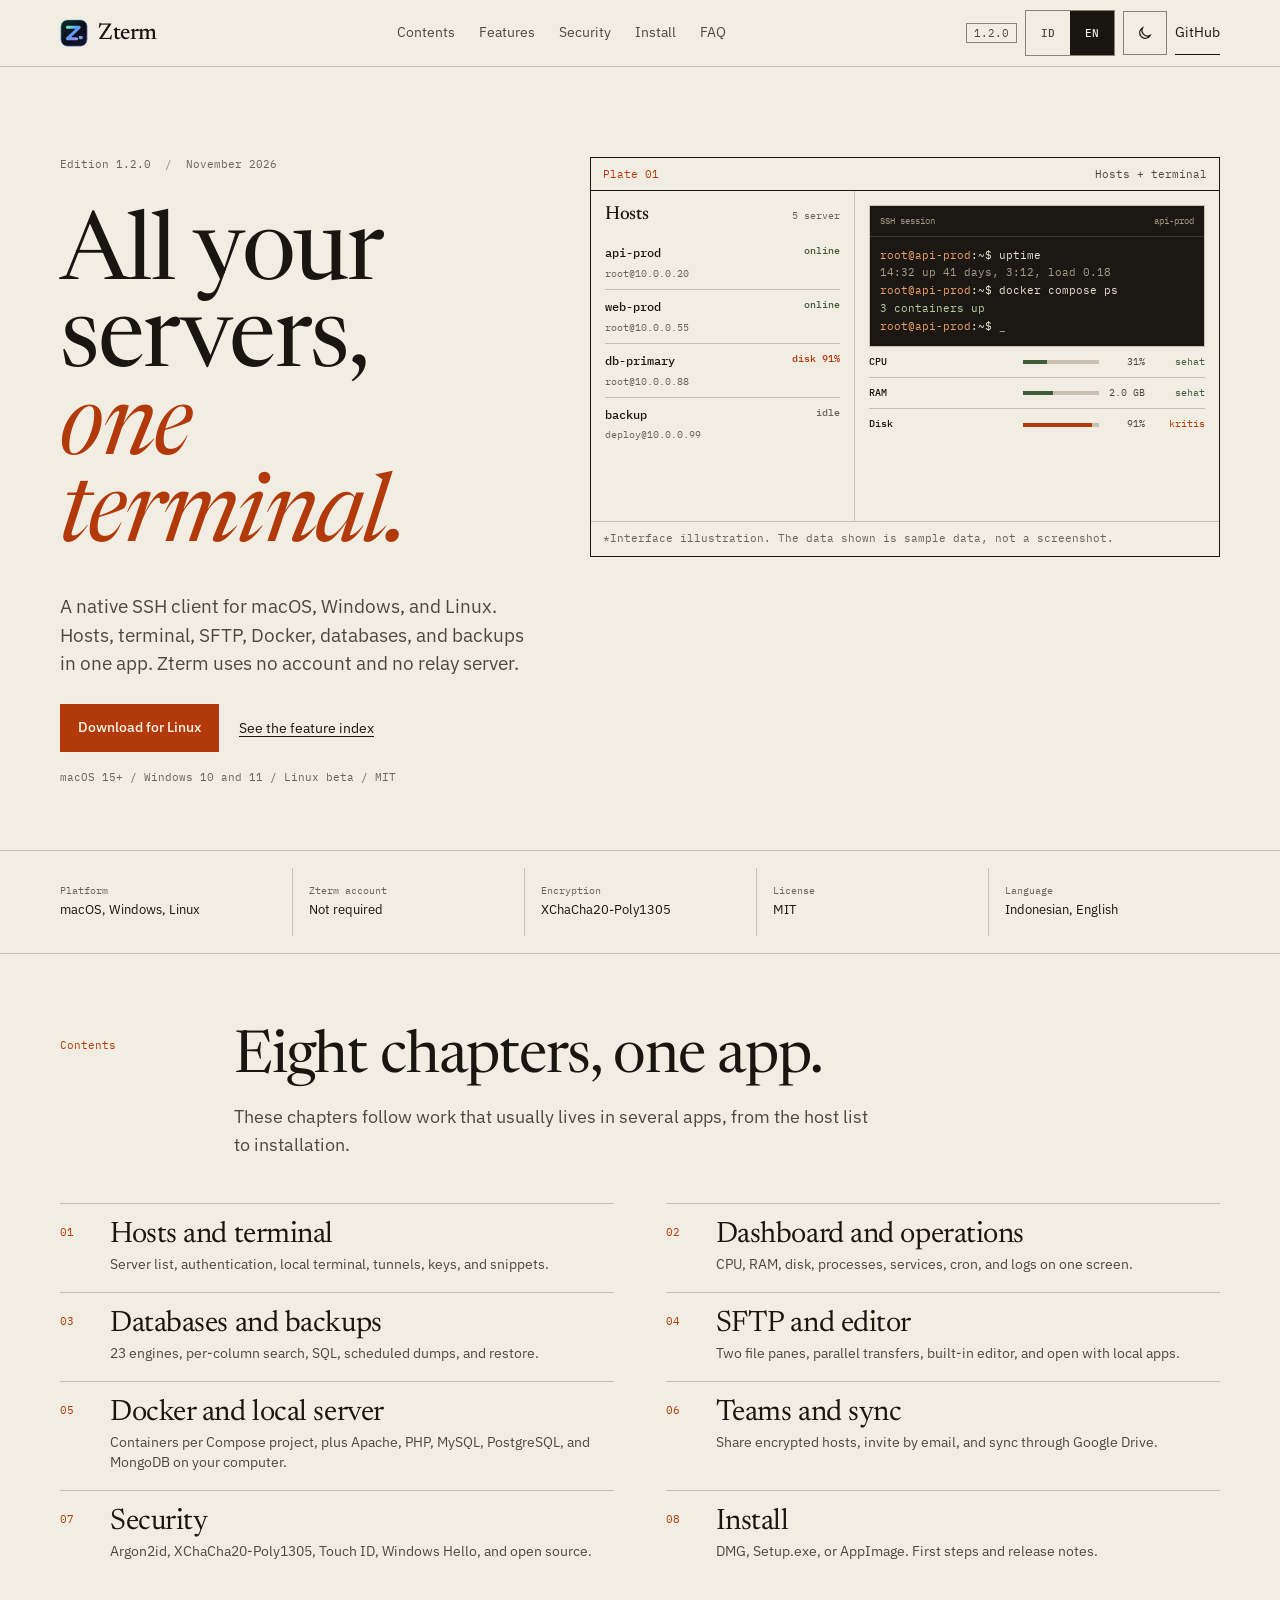
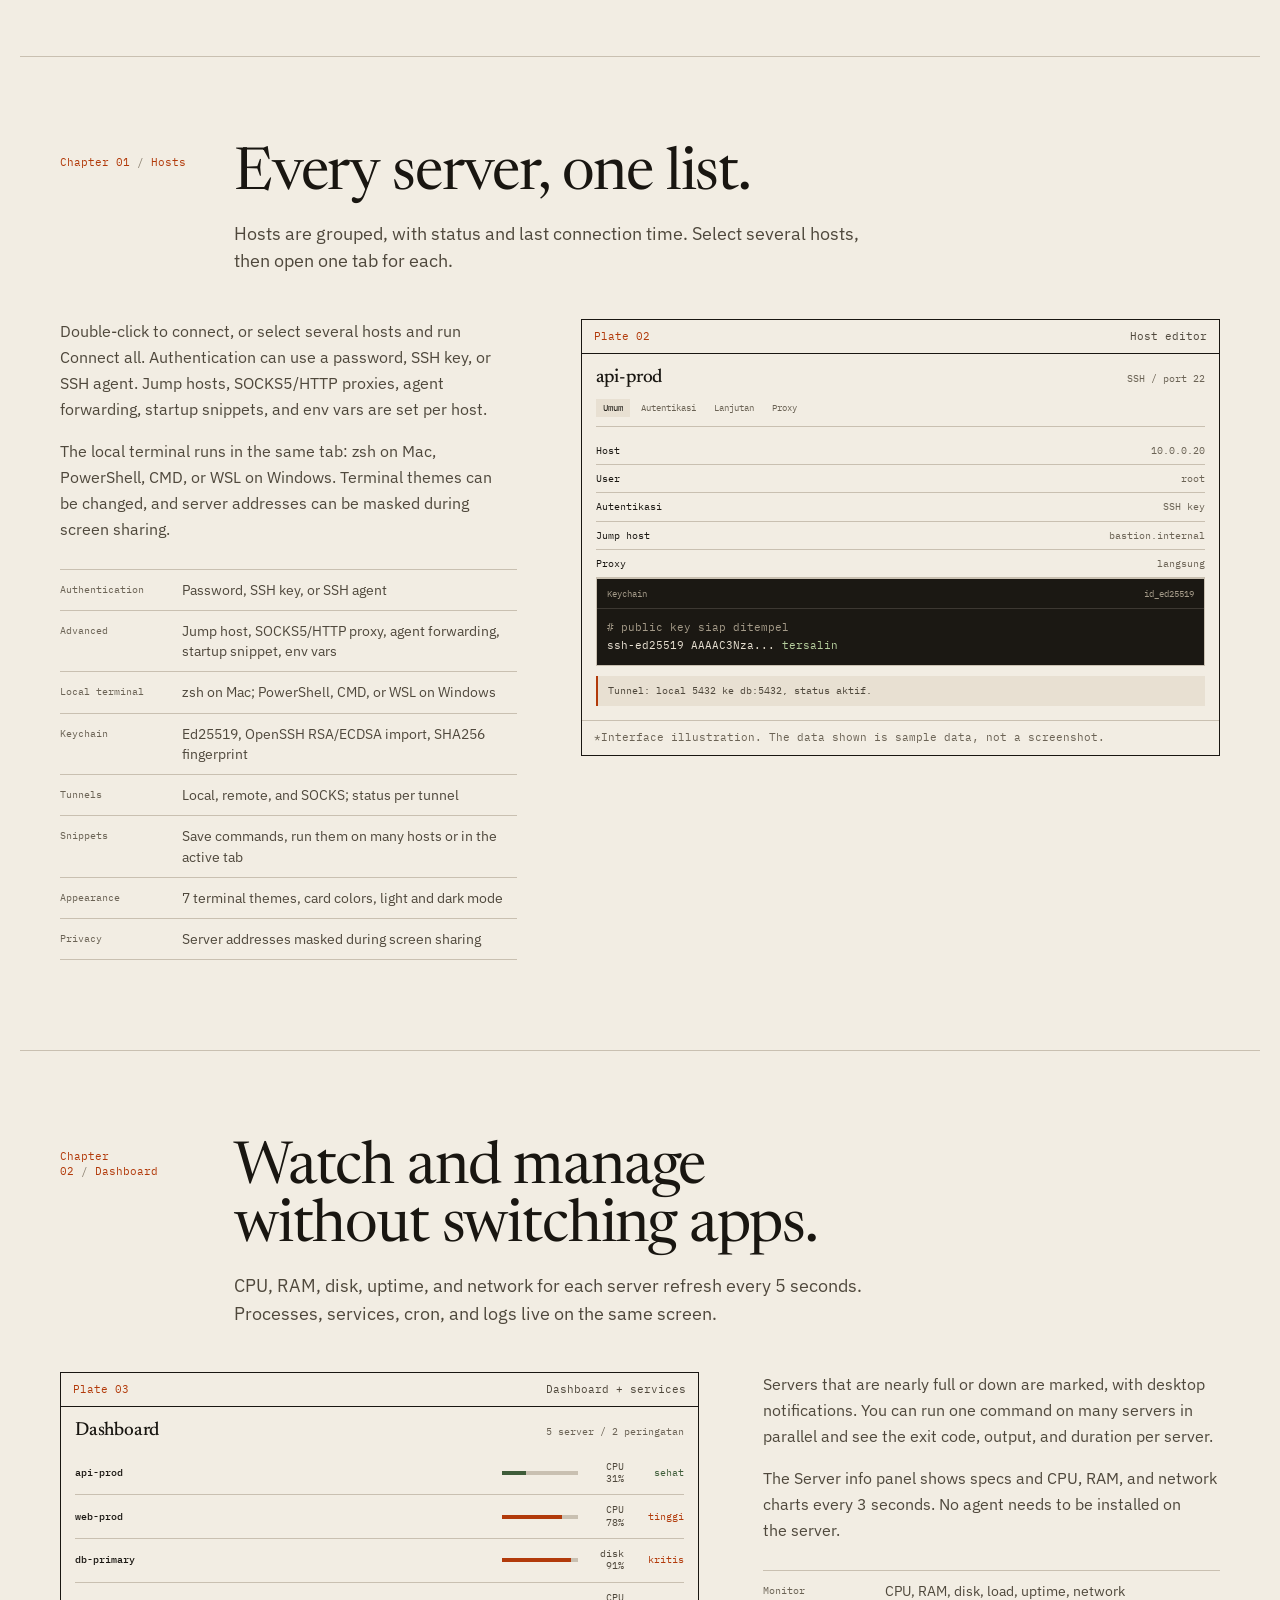
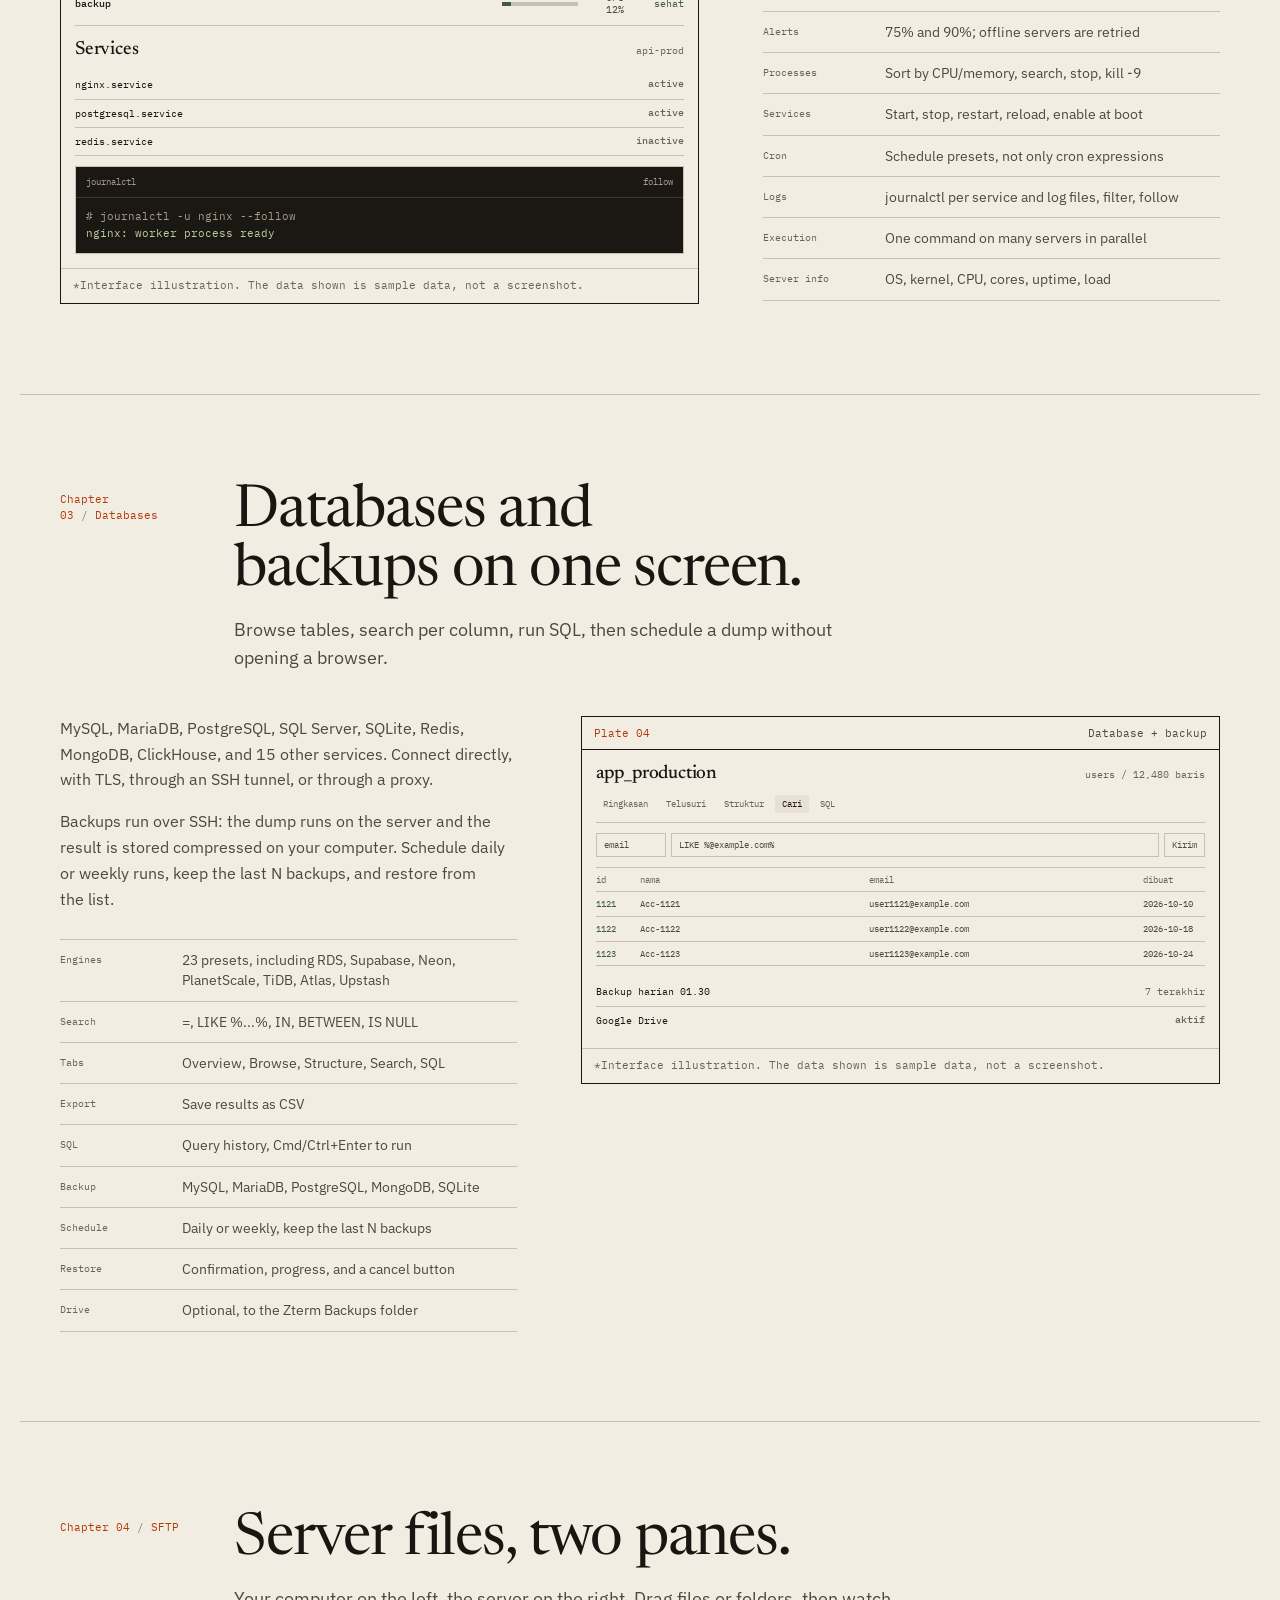
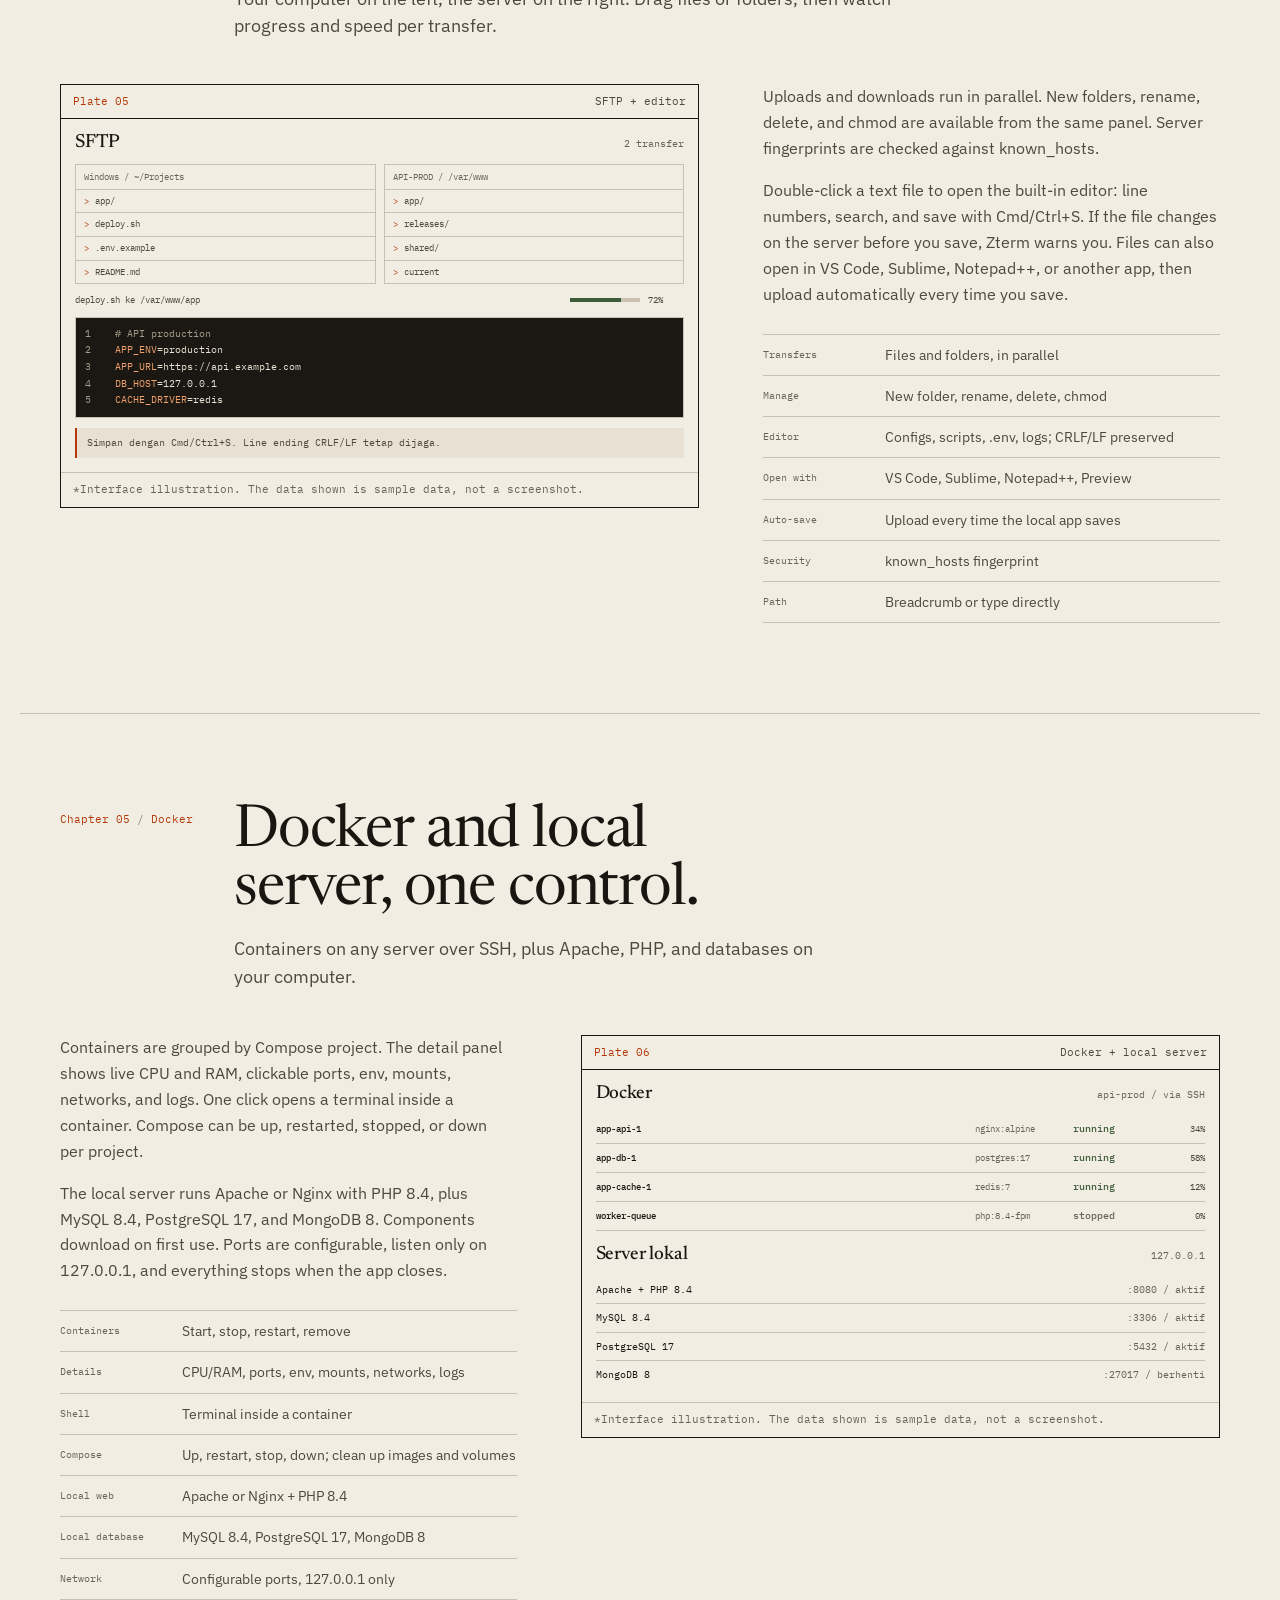
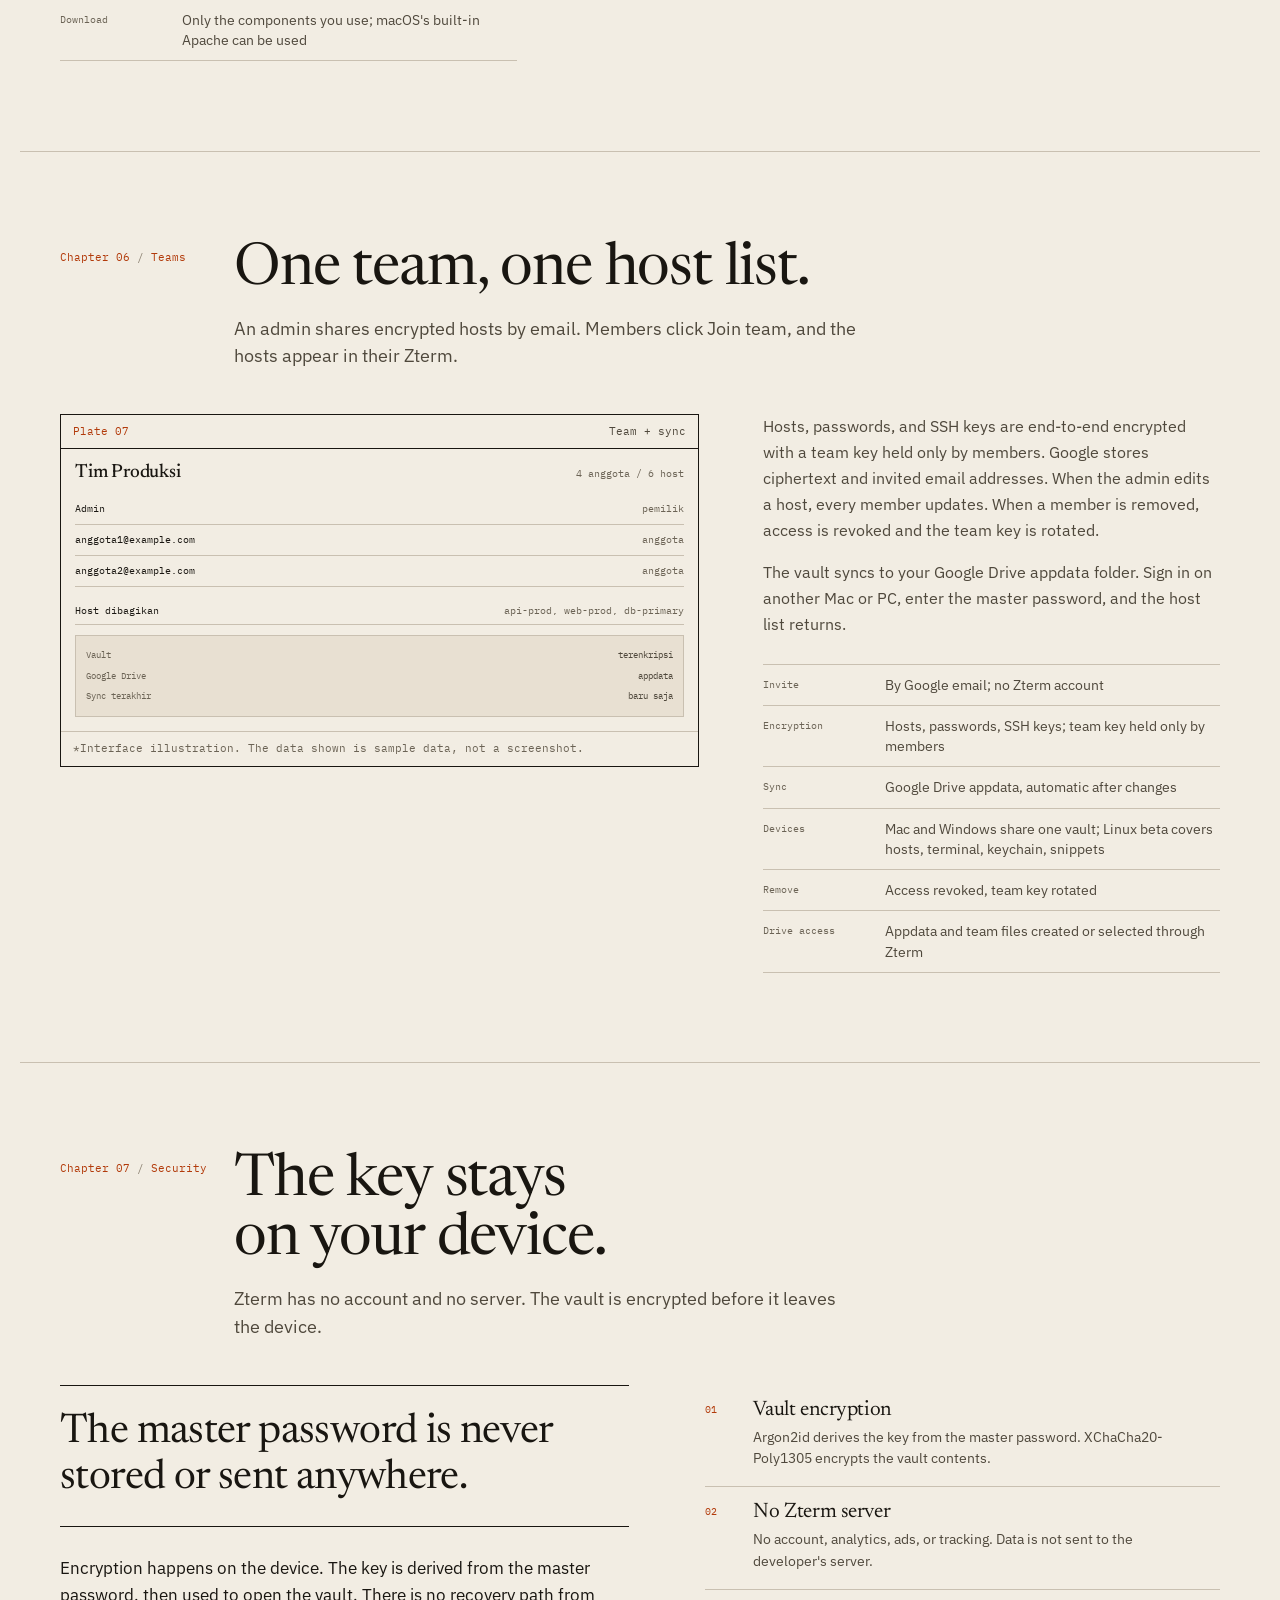
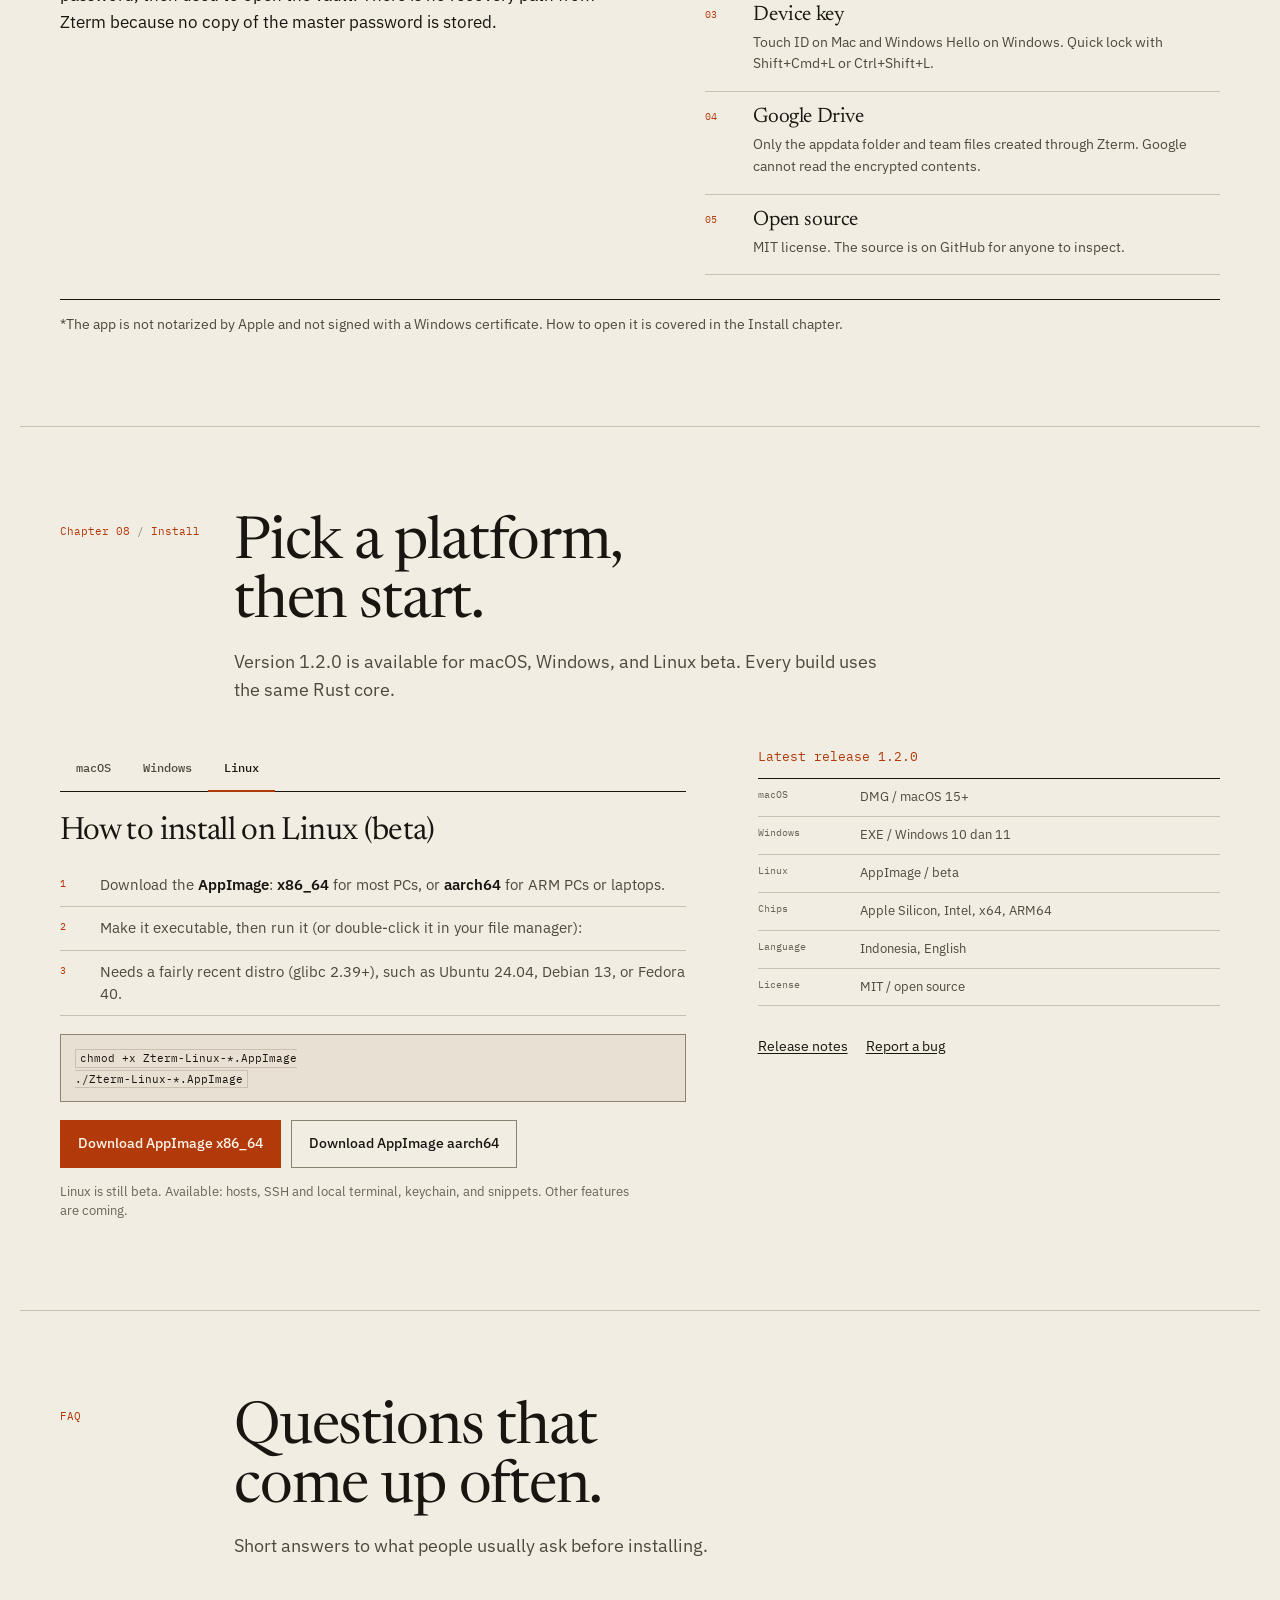
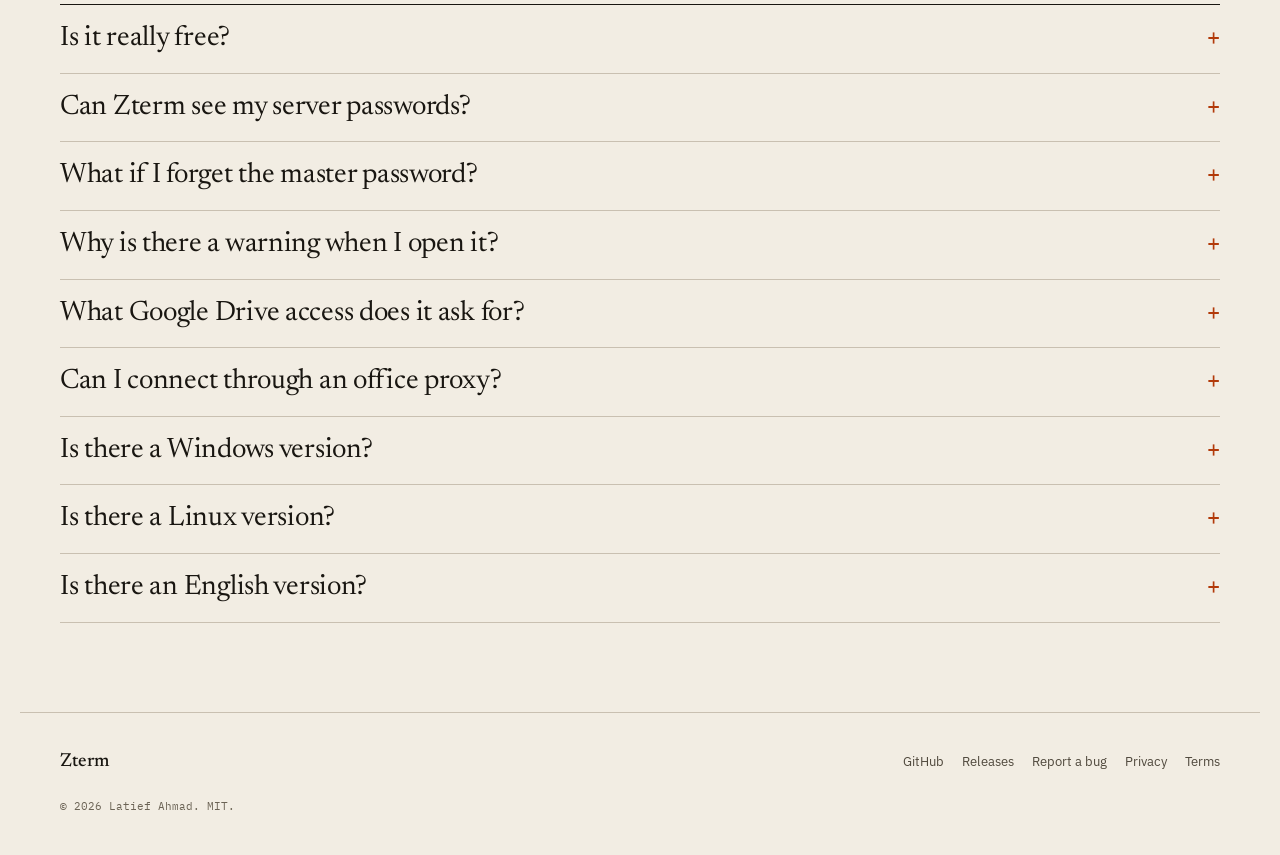
==== commit ebcd8414: "Rilis 1.2.0: isi password tersimpan saat prompt sudo" ====
--- a/site/index.html
+++ b/site/index.html
@@ -46,7 +46,7 @@
   "url": "https://latief.id/zterm/",
   "downloadUrl": "https://github.com/latiefahmad/zterm/releases/latest",
   "image": "https://latief.id/zterm/assets/brand/icon-512.png",
-  "softwareVersion": "1.1.1",
+  "softwareVersion": "1.2.0",
   "license": "https://opensource.org/licenses/MIT",
   "author": { "@type": "Person", "name": "Latief Ahmad" },
   "offers": { "@type": "Offer", "price": "0", "priceCurrency": "IDR" },
@@ -97,7 +97,7 @@
     </nav>
 
     <div class="header-tools">
-      <span class="version-badge" id="ver">1.1.1</span>
+      <span class="version-badge" id="ver">1.2.0</span>
       <div class="lang-switch" role="group" aria-label="Bahasa" data-i18n-aria="lang.aria">
         <button type="button" data-lang="id" aria-pressed="false">ID</button>
         <button type="button" data-lang="en" class="is-on" aria-pressed="true">EN</button>
@@ -126,7 +126,7 @@
   <section class="hero" id="top" aria-labelledby="hero-title">
     <div class="wrap hero-inner">
       <div class="hero-copy">
-        <p class="kicker"><span data-i18n="hero.kicker.edition">Edisi 1.1.1</span><span data-i18n="hero.kicker.date">November 2026</span></p>
+        <p class="kicker"><span data-i18n="hero.kicker.edition">Edisi 1.2.0</span><span data-i18n="hero.kicker.date">November 2026</span></p>
         <h1 class="hero-title" id="hero-title" data-i18n="hero.title">Semua servermu,<br /><em>satu terminal.</em></h1>
         <p class="hero-lead" data-i18n="hero.lead">SSH client native untuk macOS, Windows, dan Linux. Host, terminal, SFTP, Docker, database, dan backup dalam satu aplikasi. Zterm tidak memakai akun atau server perantara.</p>
         <div class="hero-actions">
@@ -506,7 +506,7 @@
       <p class="chapter-label"><span data-i18n="ch08.label">Bab 08</span><span data-i18n="ch08.name">Install</span></p>
       <div>
         <h2 class="chapter-title" id="install-title" data-i18n="ch08.title">Pilih platform, lalu mulai.</h2>
-        <p class="chapter-deck" data-i18n="ch08.deck">Versi 1.1.1 tersedia untuk macOS, Windows, dan Linux beta. Semua build memakai inti Rust yang sama.</p>
+        <p class="chapter-deck" data-i18n="ch08.deck">Versi 1.2.0 tersedia untuk macOS, Windows, dan Linux beta. Semua build memakai inti Rust yang sama.</p>
       </div>
     </header>
     <div class="install-layout">
@@ -563,7 +563,7 @@
       </div>
 
       <aside class="release-ledger" aria-labelledby="release-title">
-        <h3 id="release-title"><span data-i18n="install.release.label">Rilis terbaru</span> <span id="relVer">1.1.1</span></h3>
+        <h3 id="release-title"><span data-i18n="install.release.label">Rilis terbaru</span> <span id="relVer">1.2.0</span></h3>
         <dl>
           <div><dt>macOS</dt><dd><span class="sizeMac">DMG</span> / macOS 15+</dd></div>
           <div><dt>Windows</dt><dd><span class="sizeWin">EXE</span> / Windows 10 dan 11</dd></div>
@@ -621,7 +621,7 @@
   <span>Ke atas</span>
 </button>
 
-<script src="main.js?v=4" defer></script>
+<script src="main.js?v=5" defer></script>
 <script src="site-ui.js?v=2" defer></script>
 </body>
 </html>
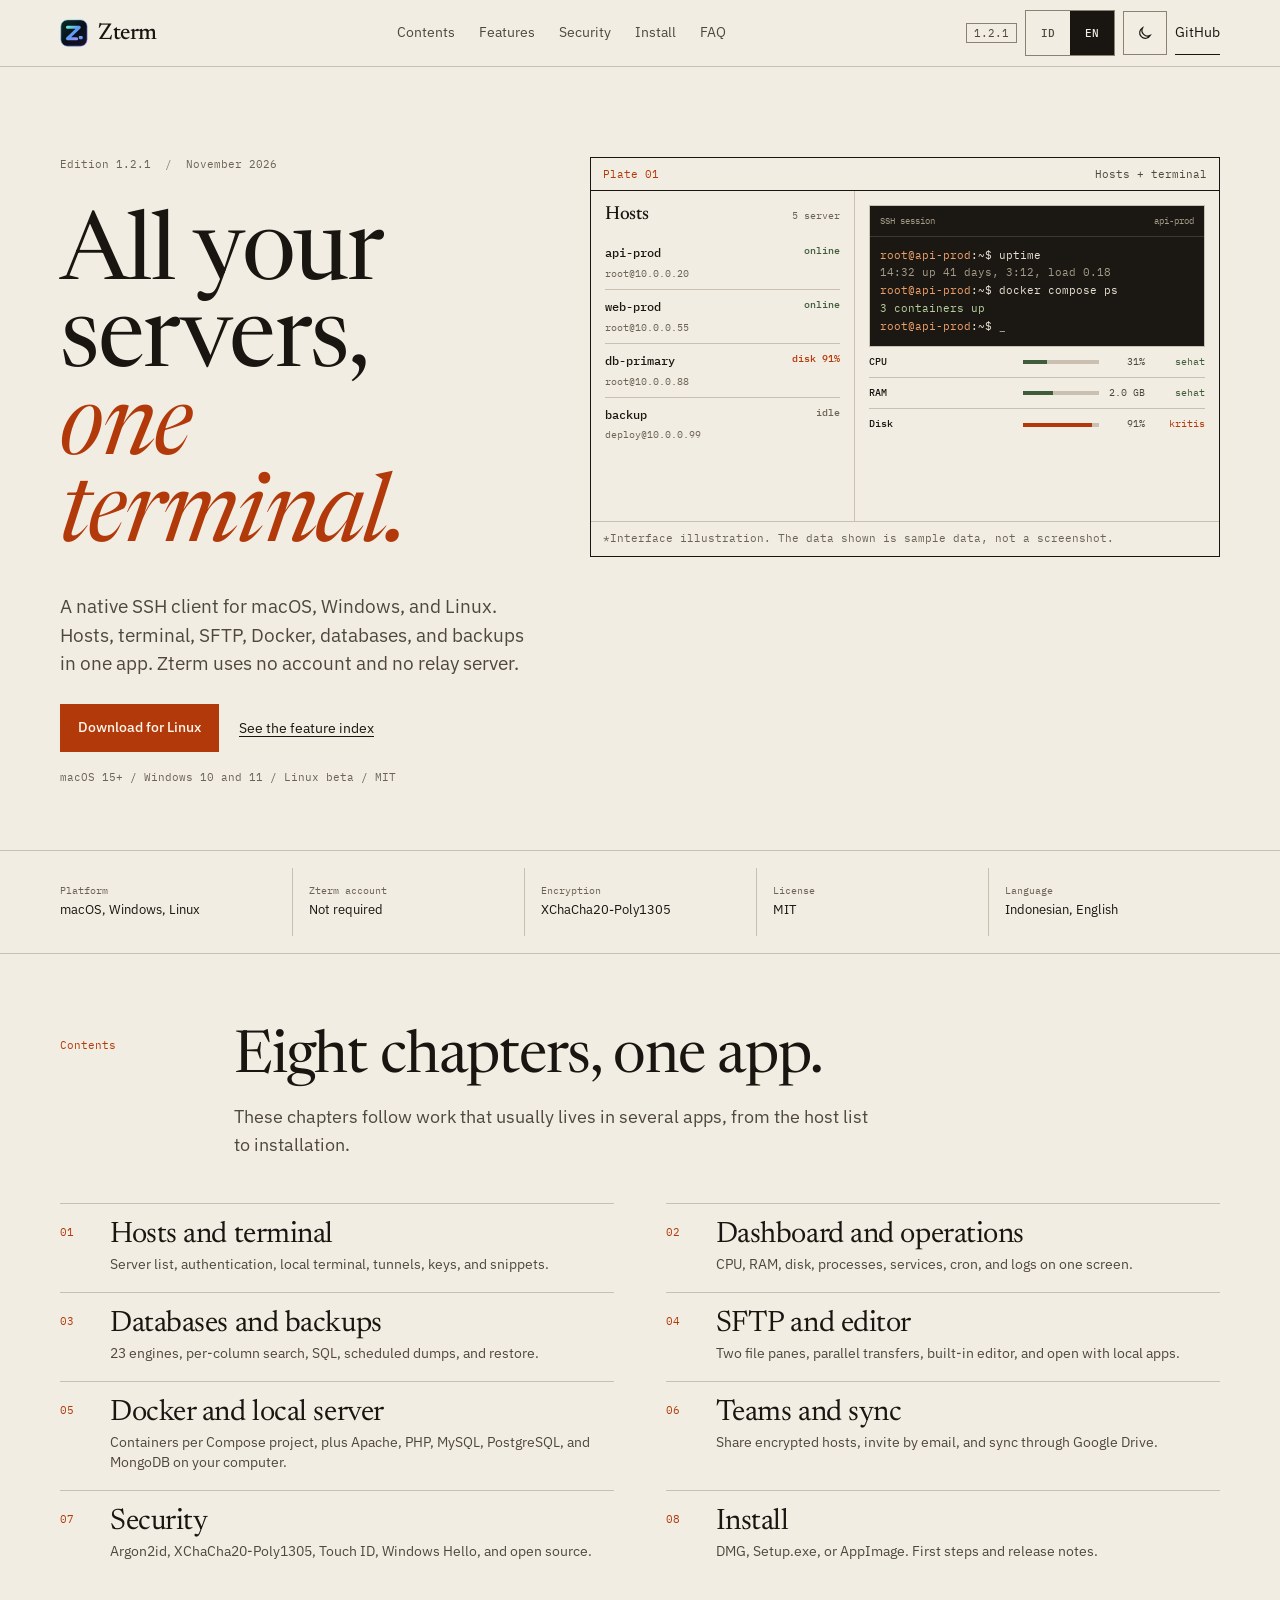
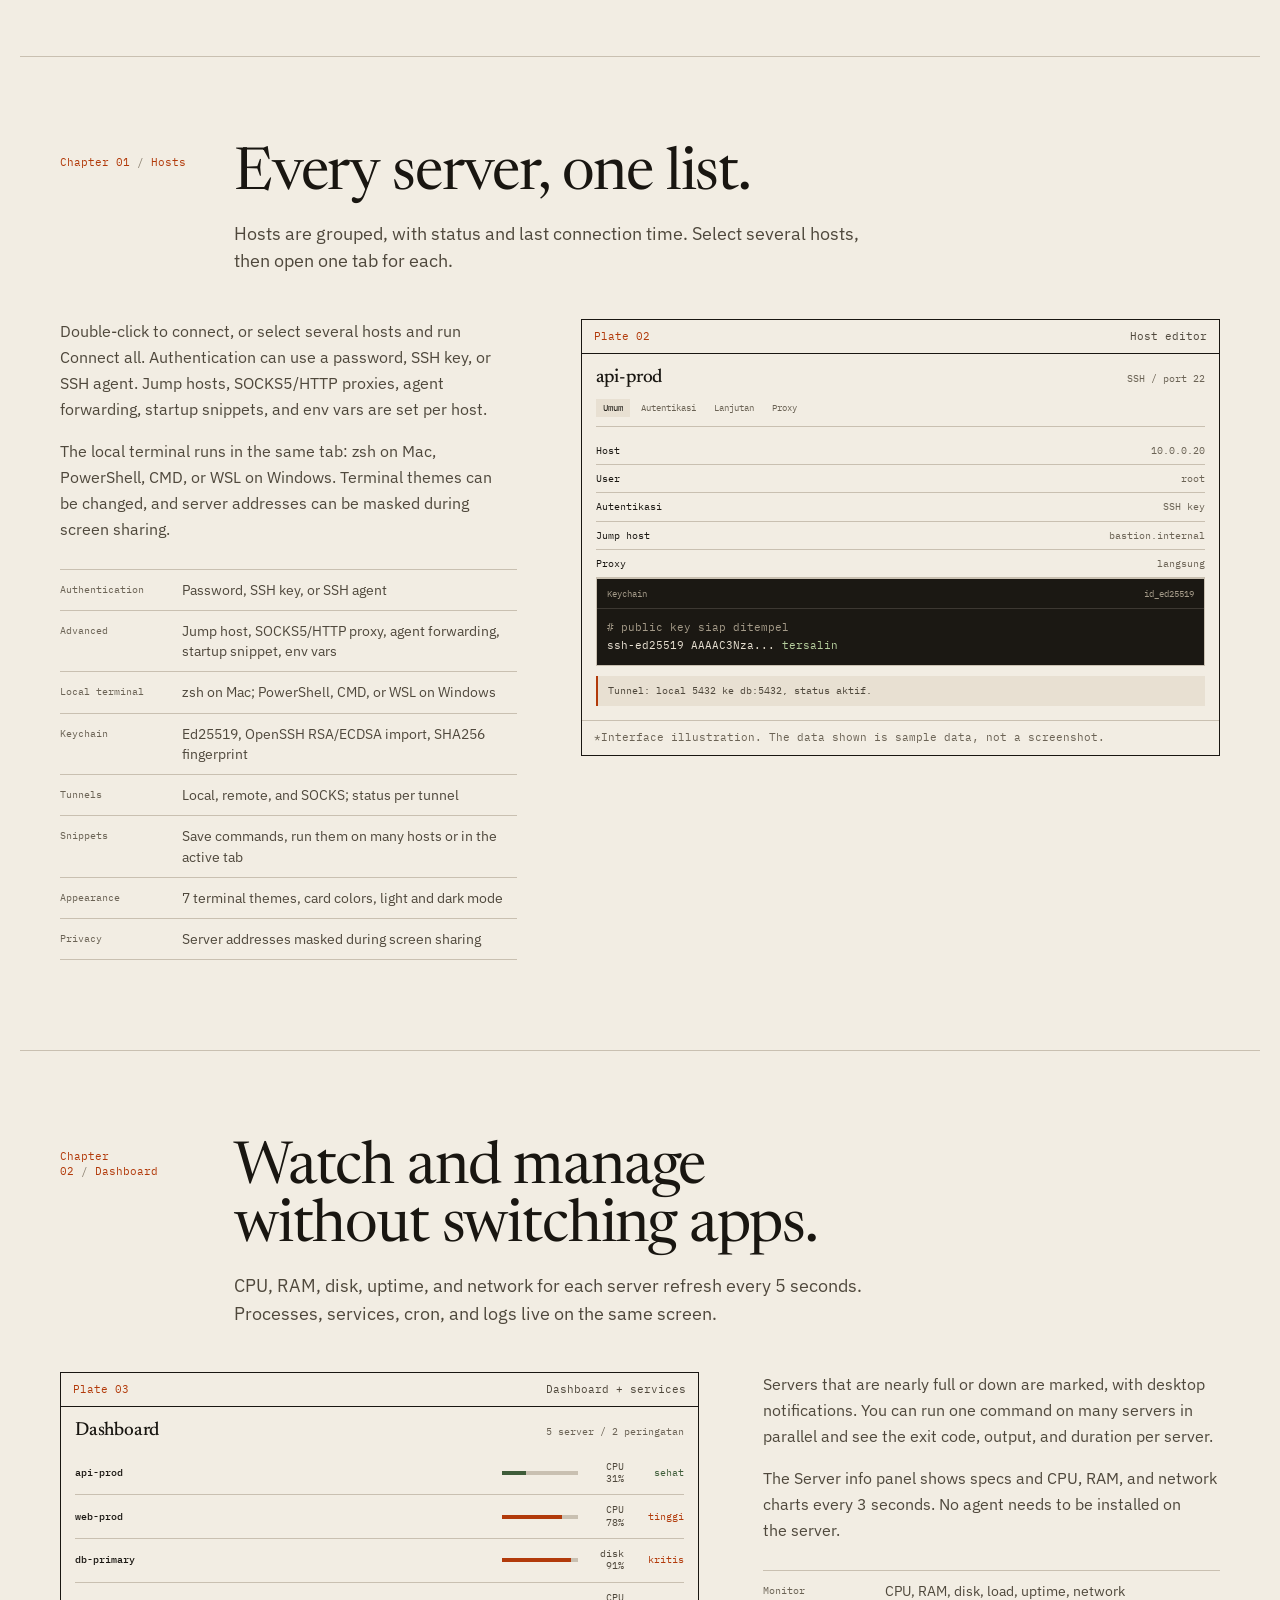
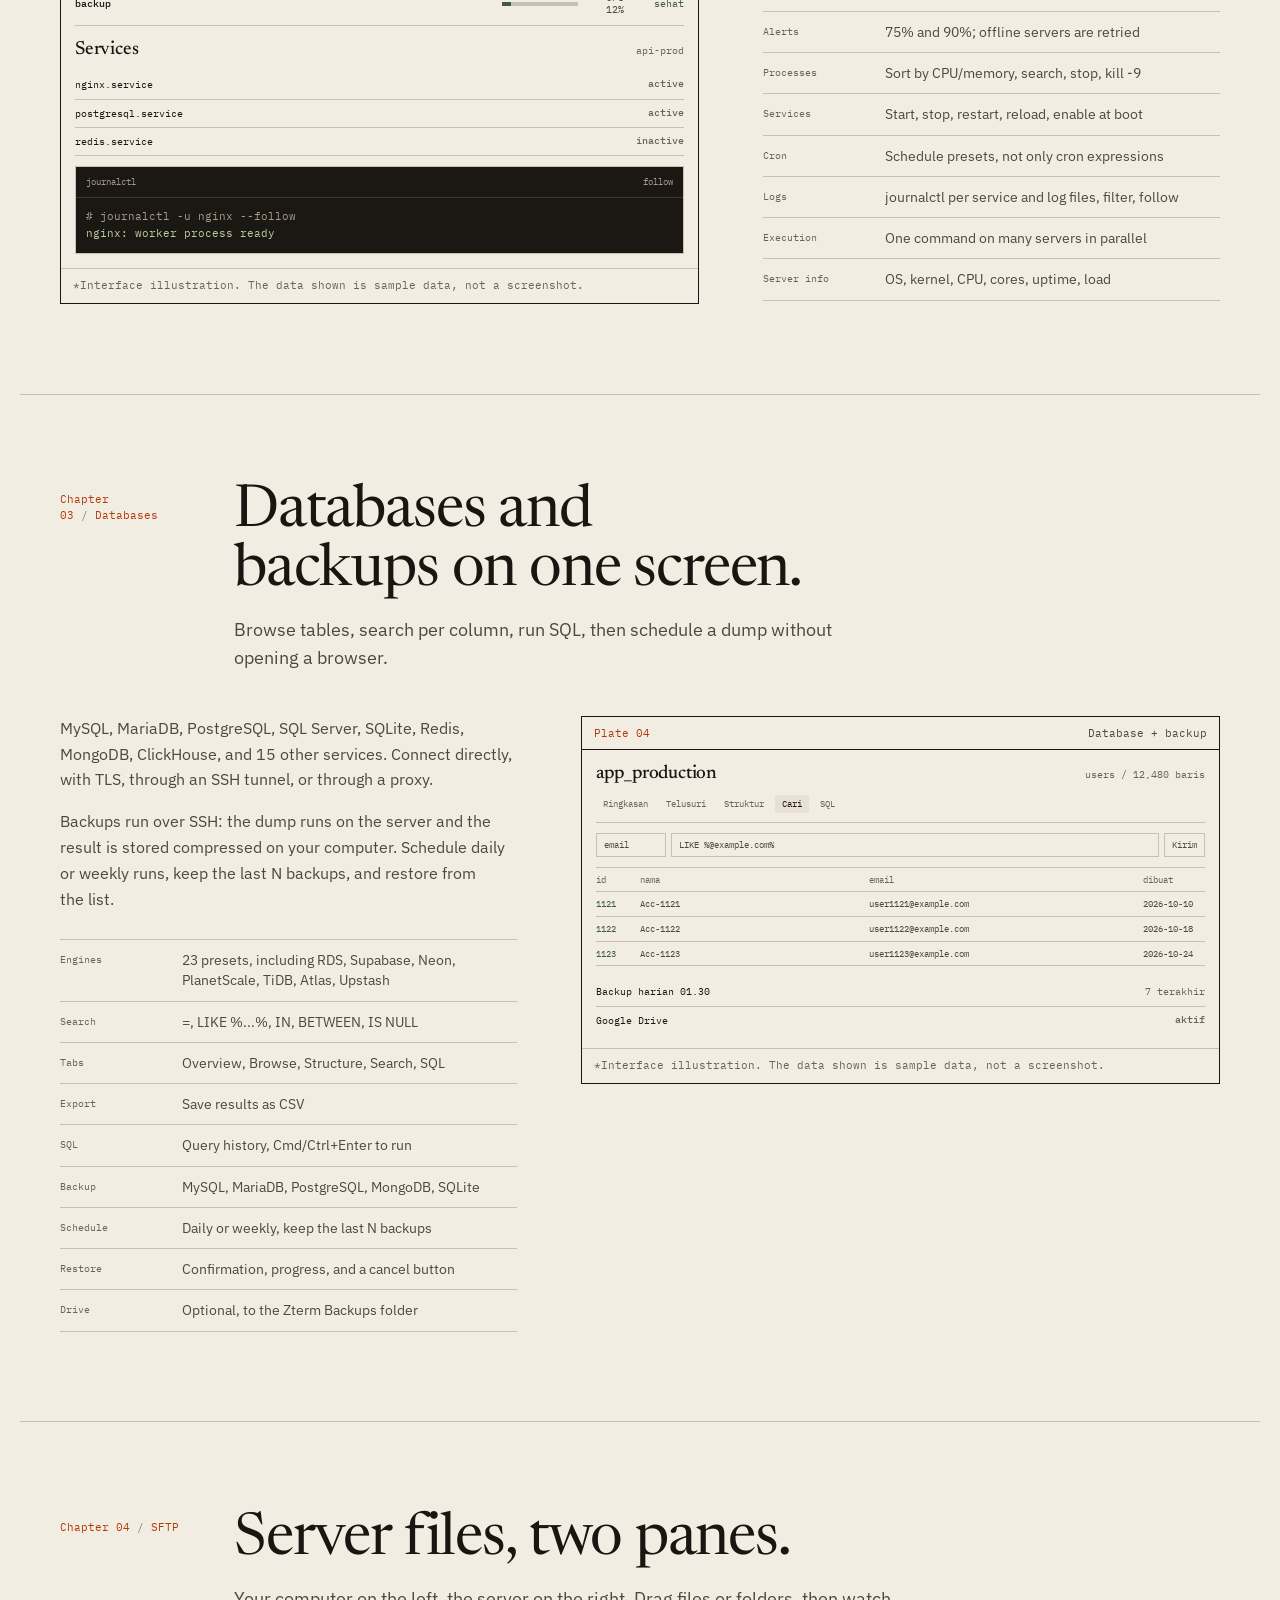
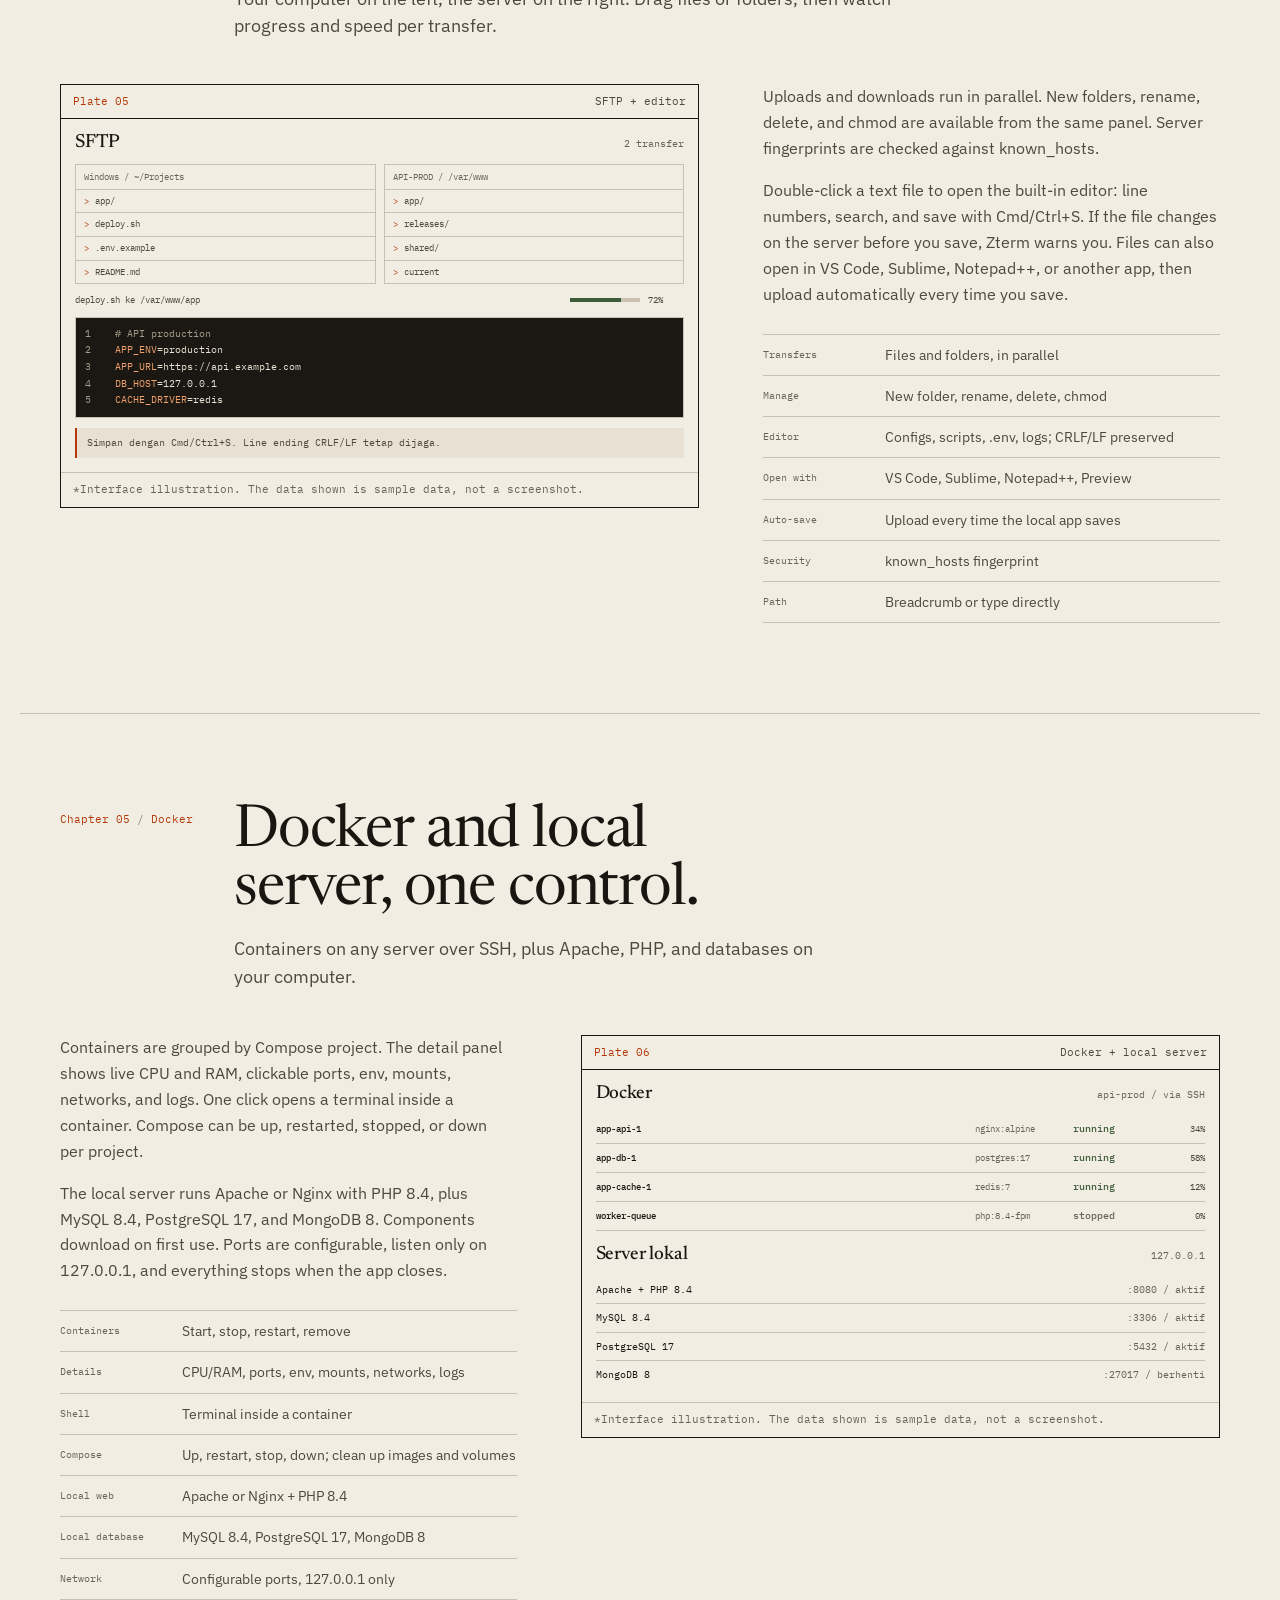
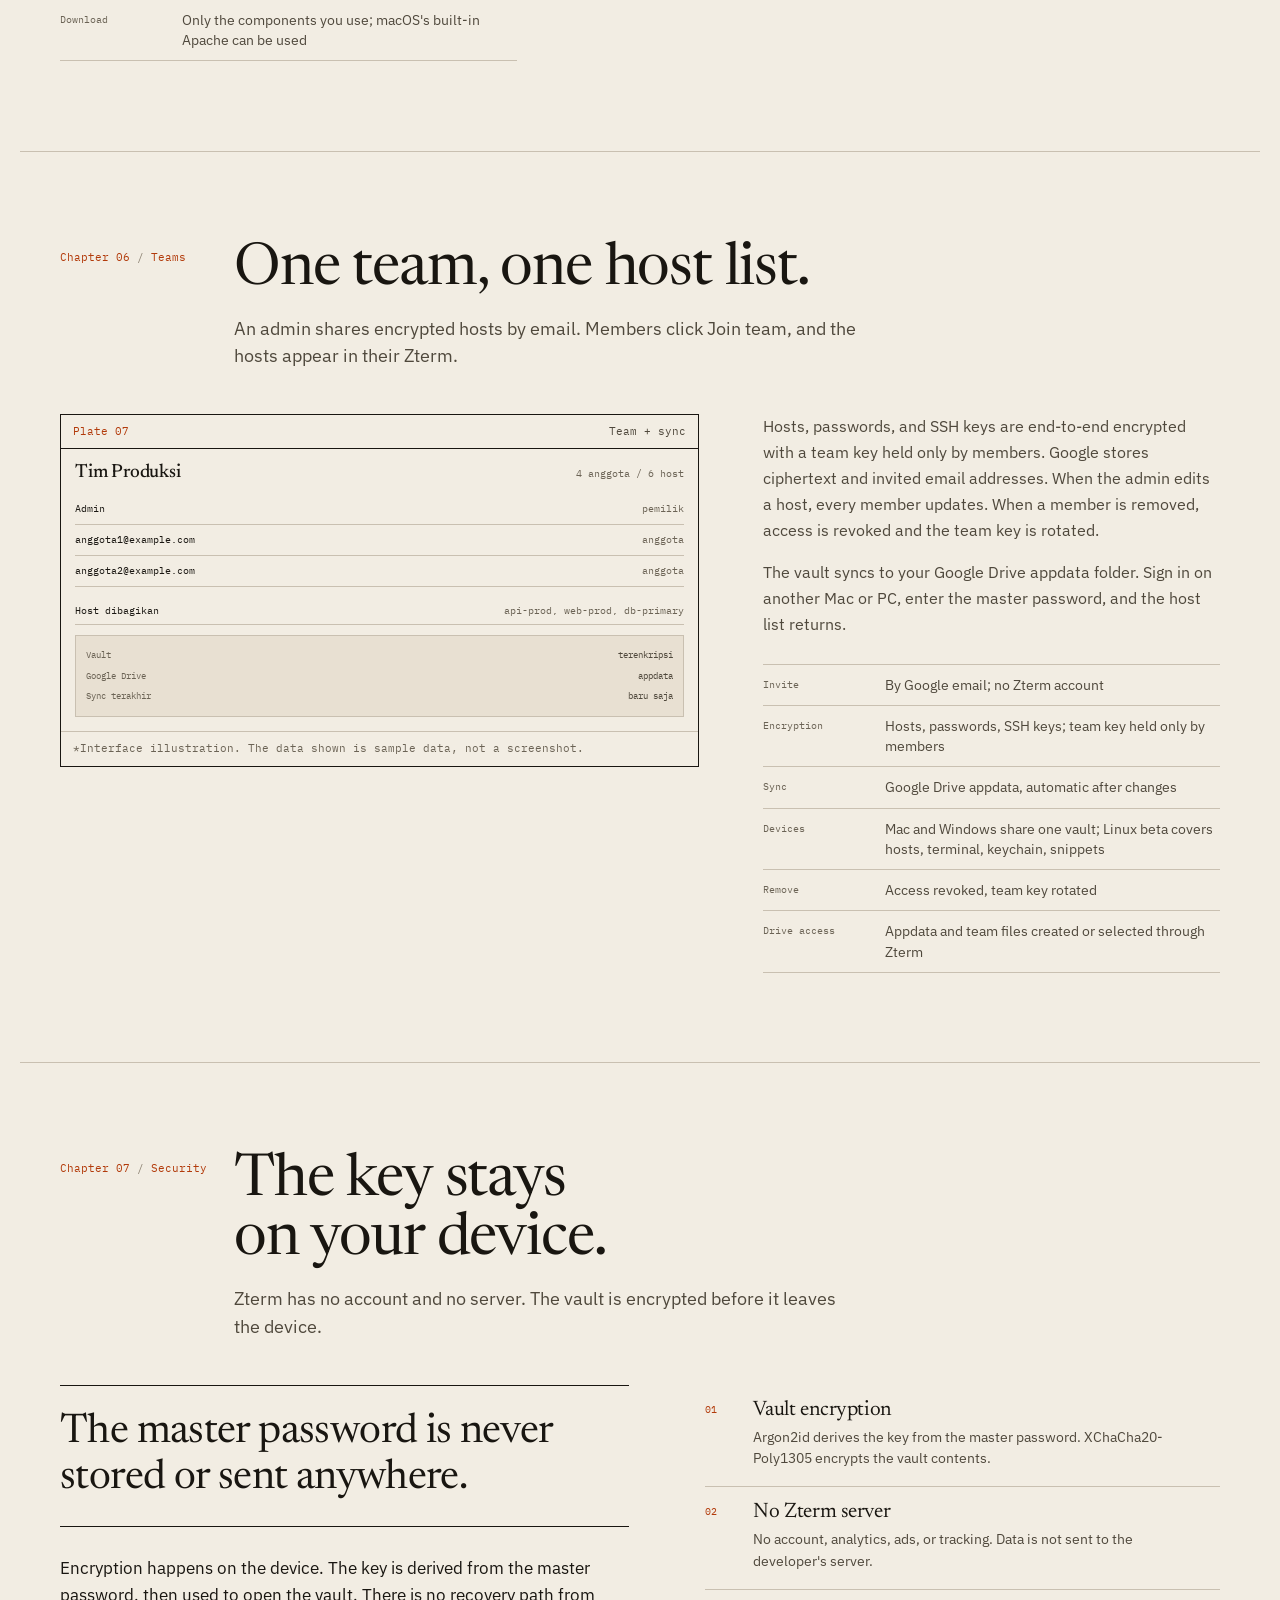
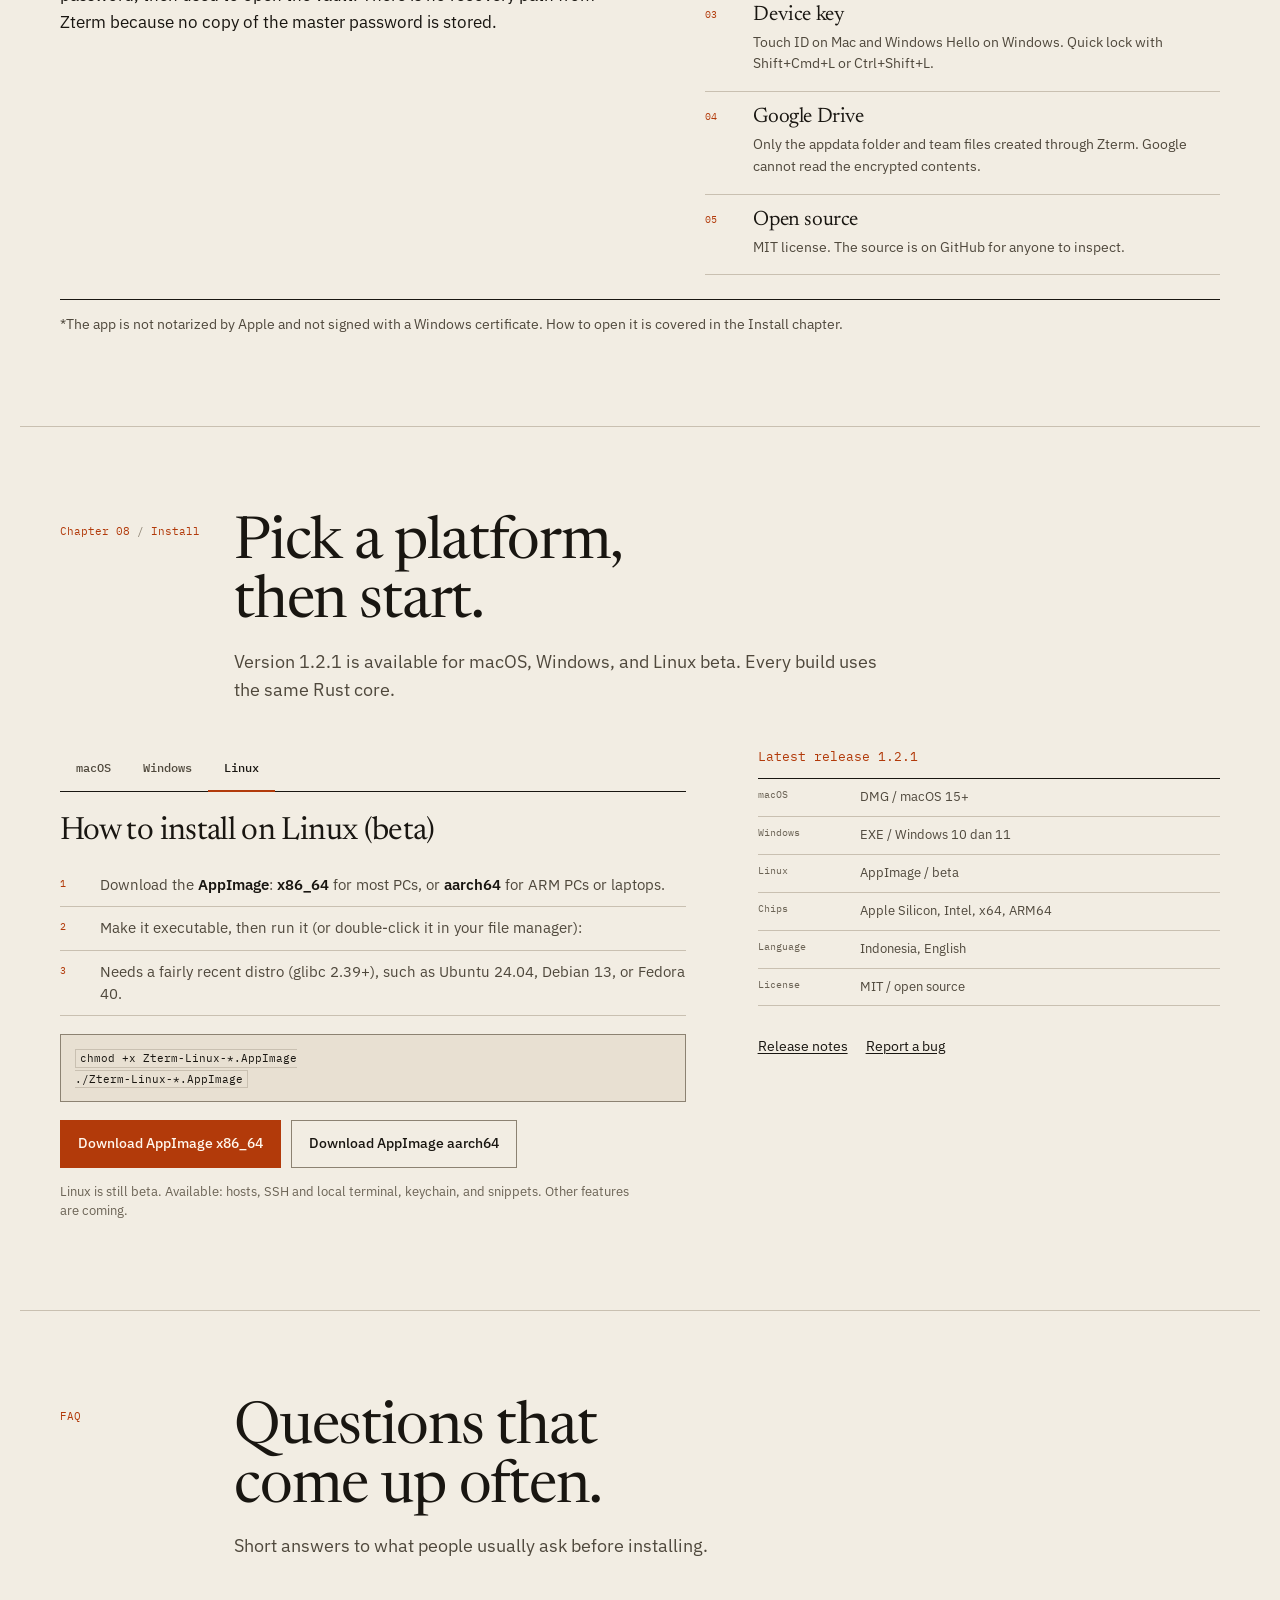
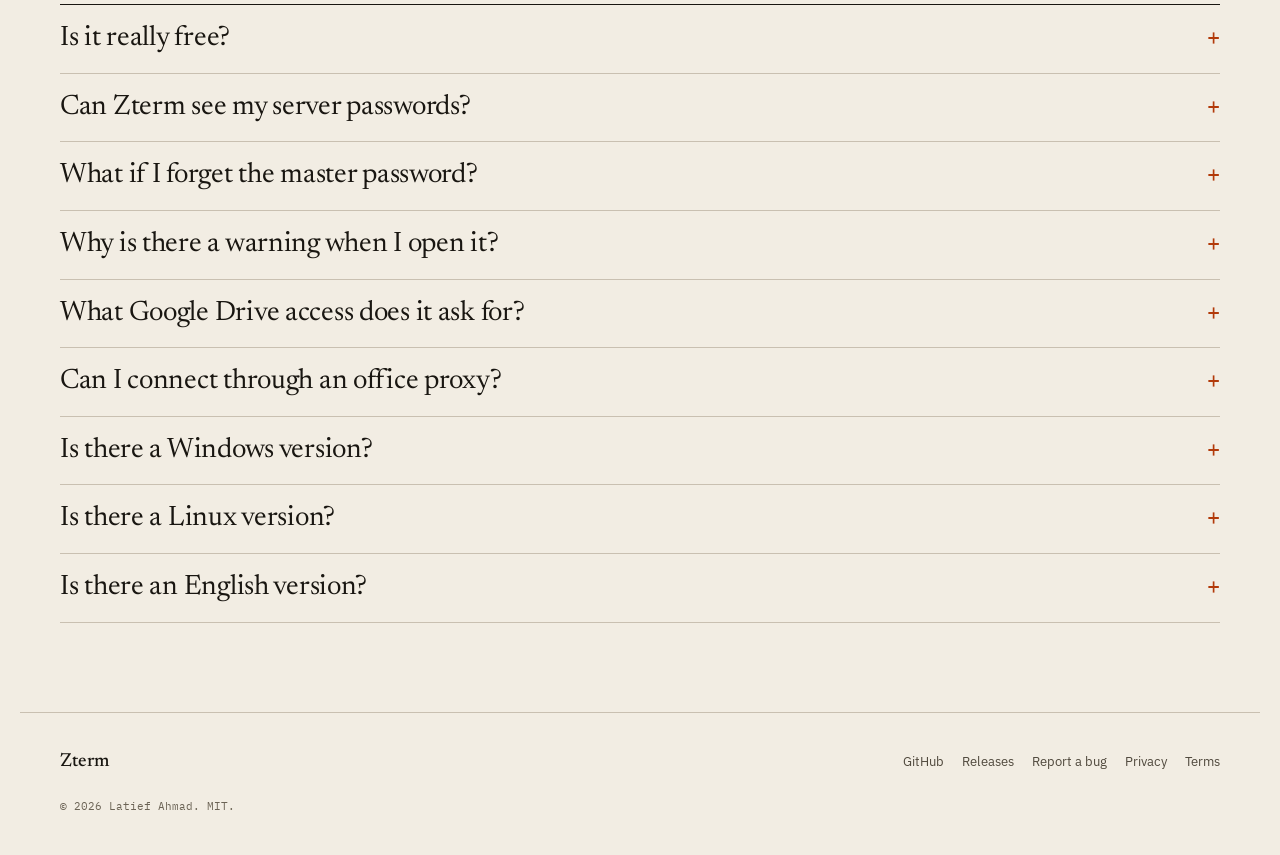
==== commit aab97470: "Rilis 1.2.1: perbaiki update otomatis Windows UpdateBar tidak lagi subclass ProgressBar (crash 0x800" ====
--- a/site/index.html
+++ b/site/index.html
@@ -46,7 +46,7 @@
   "url": "https://latief.id/zterm/",
   "downloadUrl": "https://github.com/latiefahmad/zterm/releases/latest",
   "image": "https://latief.id/zterm/assets/brand/icon-512.png",
-  "softwareVersion": "1.2.0",
+  "softwareVersion": "1.2.1",
   "license": "https://opensource.org/licenses/MIT",
   "author": { "@type": "Person", "name": "Latief Ahmad" },
   "offers": { "@type": "Offer", "price": "0", "priceCurrency": "IDR" },
@@ -97,7 +97,7 @@
     </nav>
 
     <div class="header-tools">
-      <span class="version-badge" id="ver">1.2.0</span>
+      <span class="version-badge" id="ver">1.2.1</span>
       <div class="lang-switch" role="group" aria-label="Bahasa" data-i18n-aria="lang.aria">
         <button type="button" data-lang="id" aria-pressed="false">ID</button>
         <button type="button" data-lang="en" class="is-on" aria-pressed="true">EN</button>
@@ -126,7 +126,7 @@
   <section class="hero" id="top" aria-labelledby="hero-title">
     <div class="wrap hero-inner">
       <div class="hero-copy">
-        <p class="kicker"><span data-i18n="hero.kicker.edition">Edisi 1.2.0</span><span data-i18n="hero.kicker.date">November 2026</span></p>
+        <p class="kicker"><span data-i18n="hero.kicker.edition">Edisi 1.2.1</span><span data-i18n="hero.kicker.date">November 2026</span></p>
         <h1 class="hero-title" id="hero-title" data-i18n="hero.title">Semua servermu,<br /><em>satu terminal.</em></h1>
         <p class="hero-lead" data-i18n="hero.lead">SSH client native untuk macOS, Windows, dan Linux. Host, terminal, SFTP, Docker, database, dan backup dalam satu aplikasi. Zterm tidak memakai akun atau server perantara.</p>
         <div class="hero-actions">
@@ -506,7 +506,7 @@
       <p class="chapter-label"><span data-i18n="ch08.label">Bab 08</span><span data-i18n="ch08.name">Install</span></p>
       <div>
         <h2 class="chapter-title" id="install-title" data-i18n="ch08.title">Pilih platform, lalu mulai.</h2>
-        <p class="chapter-deck" data-i18n="ch08.deck">Versi 1.2.0 tersedia untuk macOS, Windows, dan Linux beta. Semua build memakai inti Rust yang sama.</p>
+        <p class="chapter-deck" data-i18n="ch08.deck">Versi 1.2.1 tersedia untuk macOS, Windows, dan Linux beta. Semua build memakai inti Rust yang sama.</p>
       </div>
     </header>
     <div class="install-layout">
@@ -534,13 +534,14 @@
         <div class="os-pane" id="pane-win" role="tabpanel" aria-labelledby="tab-win" data-os="win" hidden>
           <h3 data-i18n="install.win.h">Cara install di Windows</h3>
           <ol class="install-steps">
-            <li><span data-i18n="install.win.1">Unduh <b>Setup.exe</b>: versi <b>x64</b> untuk kebanyakan PC, atau <b>ARM64</b> untuk PC ARM seperti Snapdragon.</span></li>
+            <li><span data-i18n="install.win.1">Unduh <b>Zterm-win-x64.exe</b> untuk kebanyakan PC, atau <b>Zterm-win-arm64.exe</b> untuk PC ARM seperti Snapdragon.</span></li>
             <li><span data-i18n="install.win.2">App belum ditandatangani sertifikat berbayar. Kalau muncul <b>Windows protected your PC</b>, klik <b>More info &gt; Run anyway</b>.</span></li>
             <li><span data-i18n="install.win.3">Ikuti installer. Tidak butuh hak admin. Setelah selesai, buka <b>Zterm</b> dari Start Menu.</span></li>
           </ol>
+          <p class="install-warning" data-i18n="install.win.migration"><b>Windows 1.1.1 / 1.2.0:</b> pasang 1.2.1 secara manual satu kali. Tombol update di versi lama crash sebelum mengunduh. Setelah 1.2.1, pembaruan berikutnya otomatis.</p>
           <div class="download-row">
-            <a class="button button-primary" id="dlWin" href="https://github.com/latiefahmad/zterm/releases/latest/download/Zterm-Windows-x64-Setup.exe" data-i18n="install.win.dl">Unduh Setup x64</a>
-            <a class="button" id="dlWinArm" href="https://github.com/latiefahmad/zterm/releases/latest/download/Zterm-Windows-arm64-Setup.exe" data-i18n="install.win.arm">Unduh Setup ARM64</a>
+            <a class="button button-primary" id="dlWin" href="https://github.com/latiefahmad/zterm/releases/latest/download/Zterm-win-x64.exe" data-i18n="install.win.dl">Unduh x64</a>
+            <a class="button" id="dlWinArm" href="https://github.com/latiefahmad/zterm/releases/latest/download/Zterm-win-arm64.exe" data-i18n="install.win.arm">Unduh ARM64</a>
           </div>
           <p class="install-note" data-i18n="install.win.note">Windows 10 dan 11. Hapus kapan saja lewat Settings &gt; Apps. Vault dan pengaturan tetap aman.</p>
         </div>
@@ -563,7 +564,7 @@
       </div>
 
       <aside class="release-ledger" aria-labelledby="release-title">
-        <h3 id="release-title"><span data-i18n="install.release.label">Rilis terbaru</span> <span id="relVer">1.2.0</span></h3>
+        <h3 id="release-title"><span data-i18n="install.release.label">Rilis terbaru</span> <span id="relVer">1.2.1</span></h3>
         <dl>
           <div><dt>macOS</dt><dd><span class="sizeMac">DMG</span> / macOS 15+</dd></div>
           <div><dt>Windows</dt><dd><span class="sizeWin">EXE</span> / Windows 10 dan 11</dd></div>
--- a/site/styles.css
+++ b/site/styles.css
@@ -1389,6 +1389,20 @@
   font-size: 0.9em;
 }
 
+.install-warning {
+  margin: 0 0 16px;
+  padding: 2px 0 2px 14px;
+  border-left: 3px solid var(--accent);
+  color: var(--ink-2);
+  font-size: 13px;
+  line-height: 1.55;
+}
+
+.install-warning b {
+  color: var(--ink);
+  font-weight: 600;
+}
+
 .install-note {
   margin: 14px 0 0;
   color: var(--ink-3);
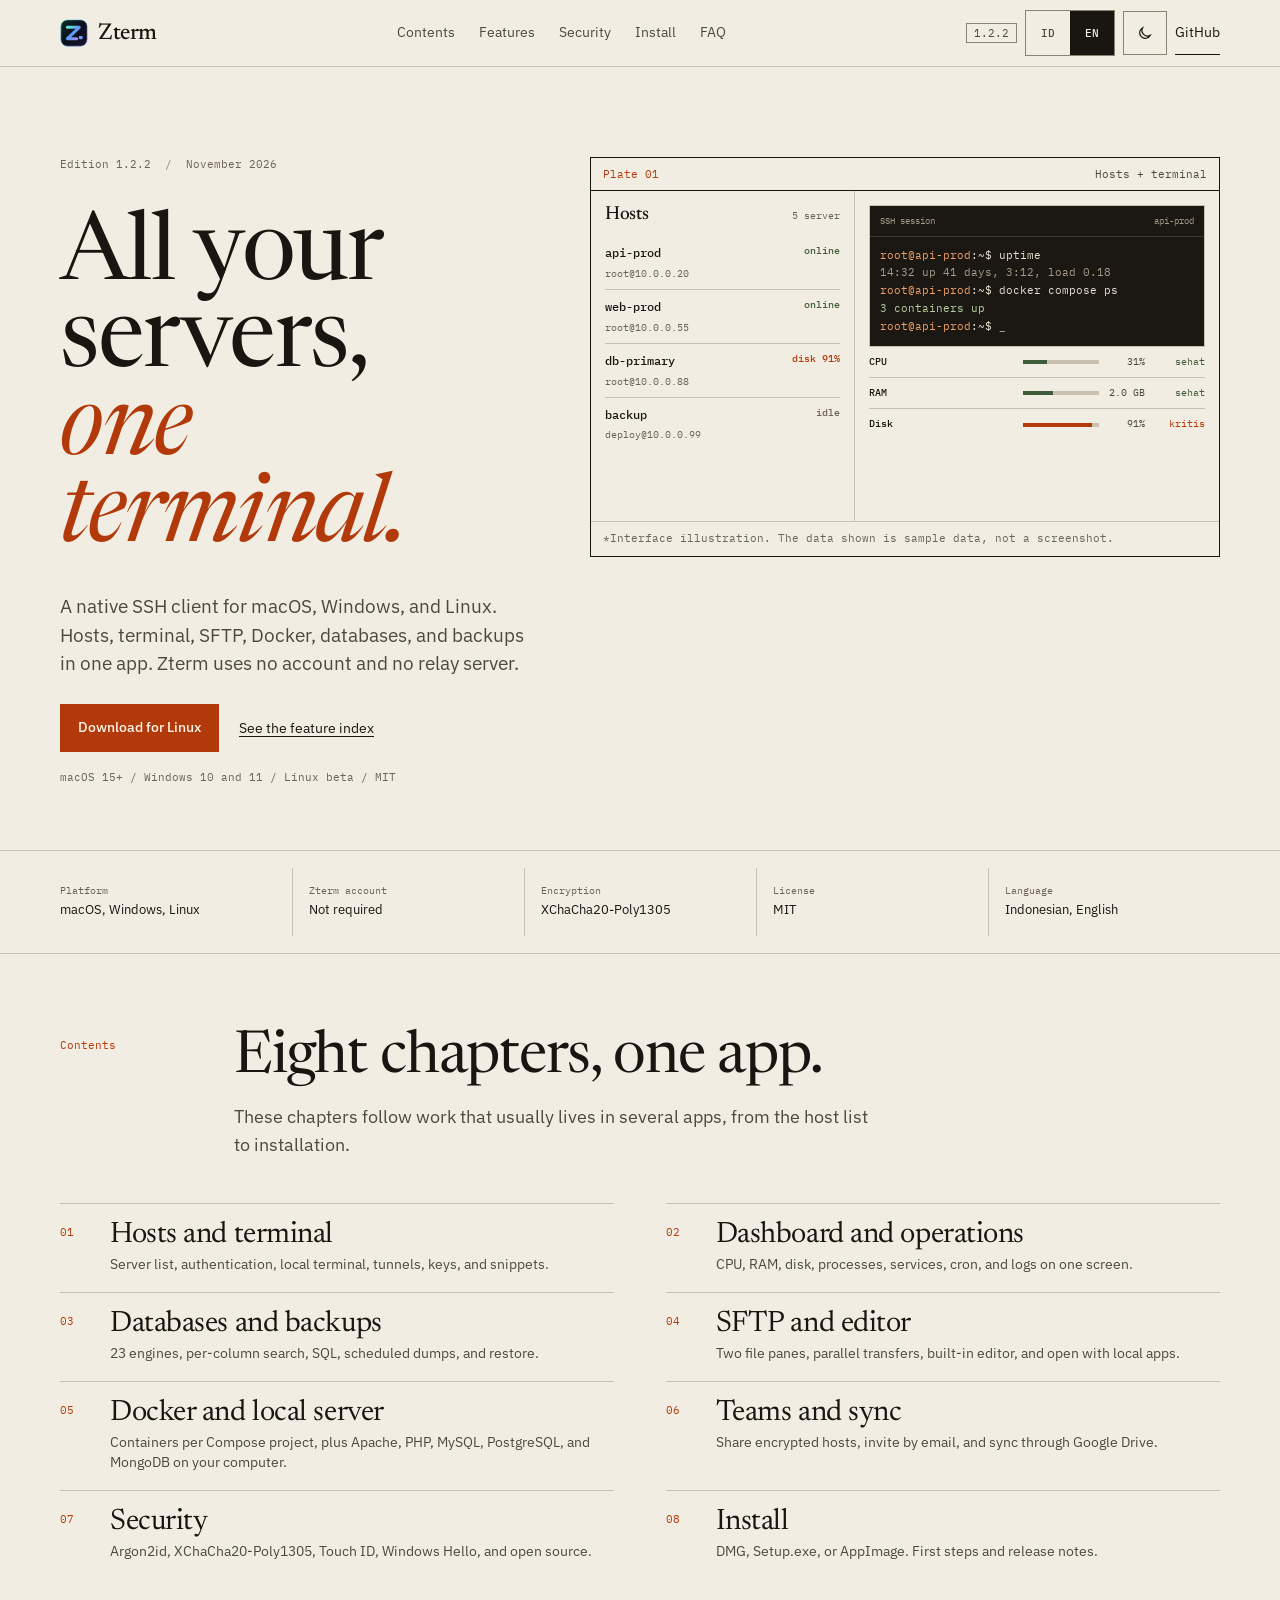
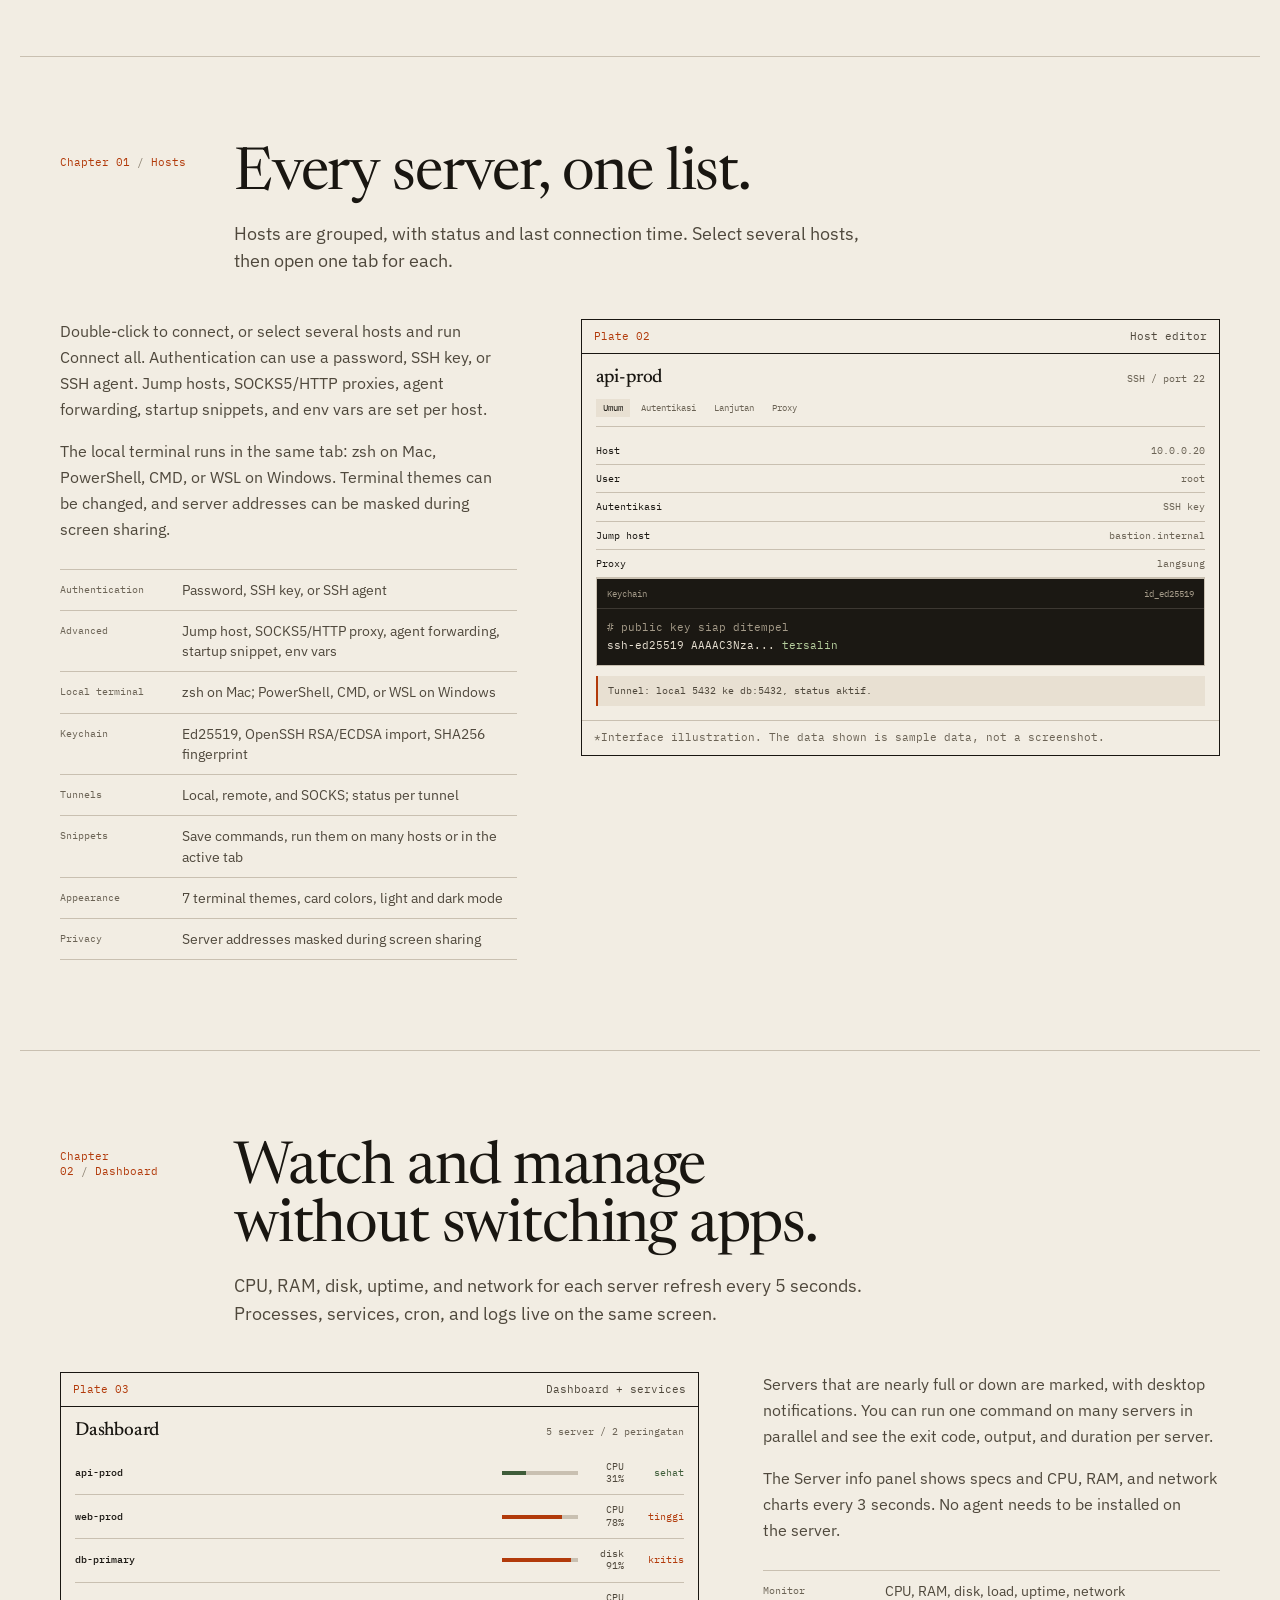
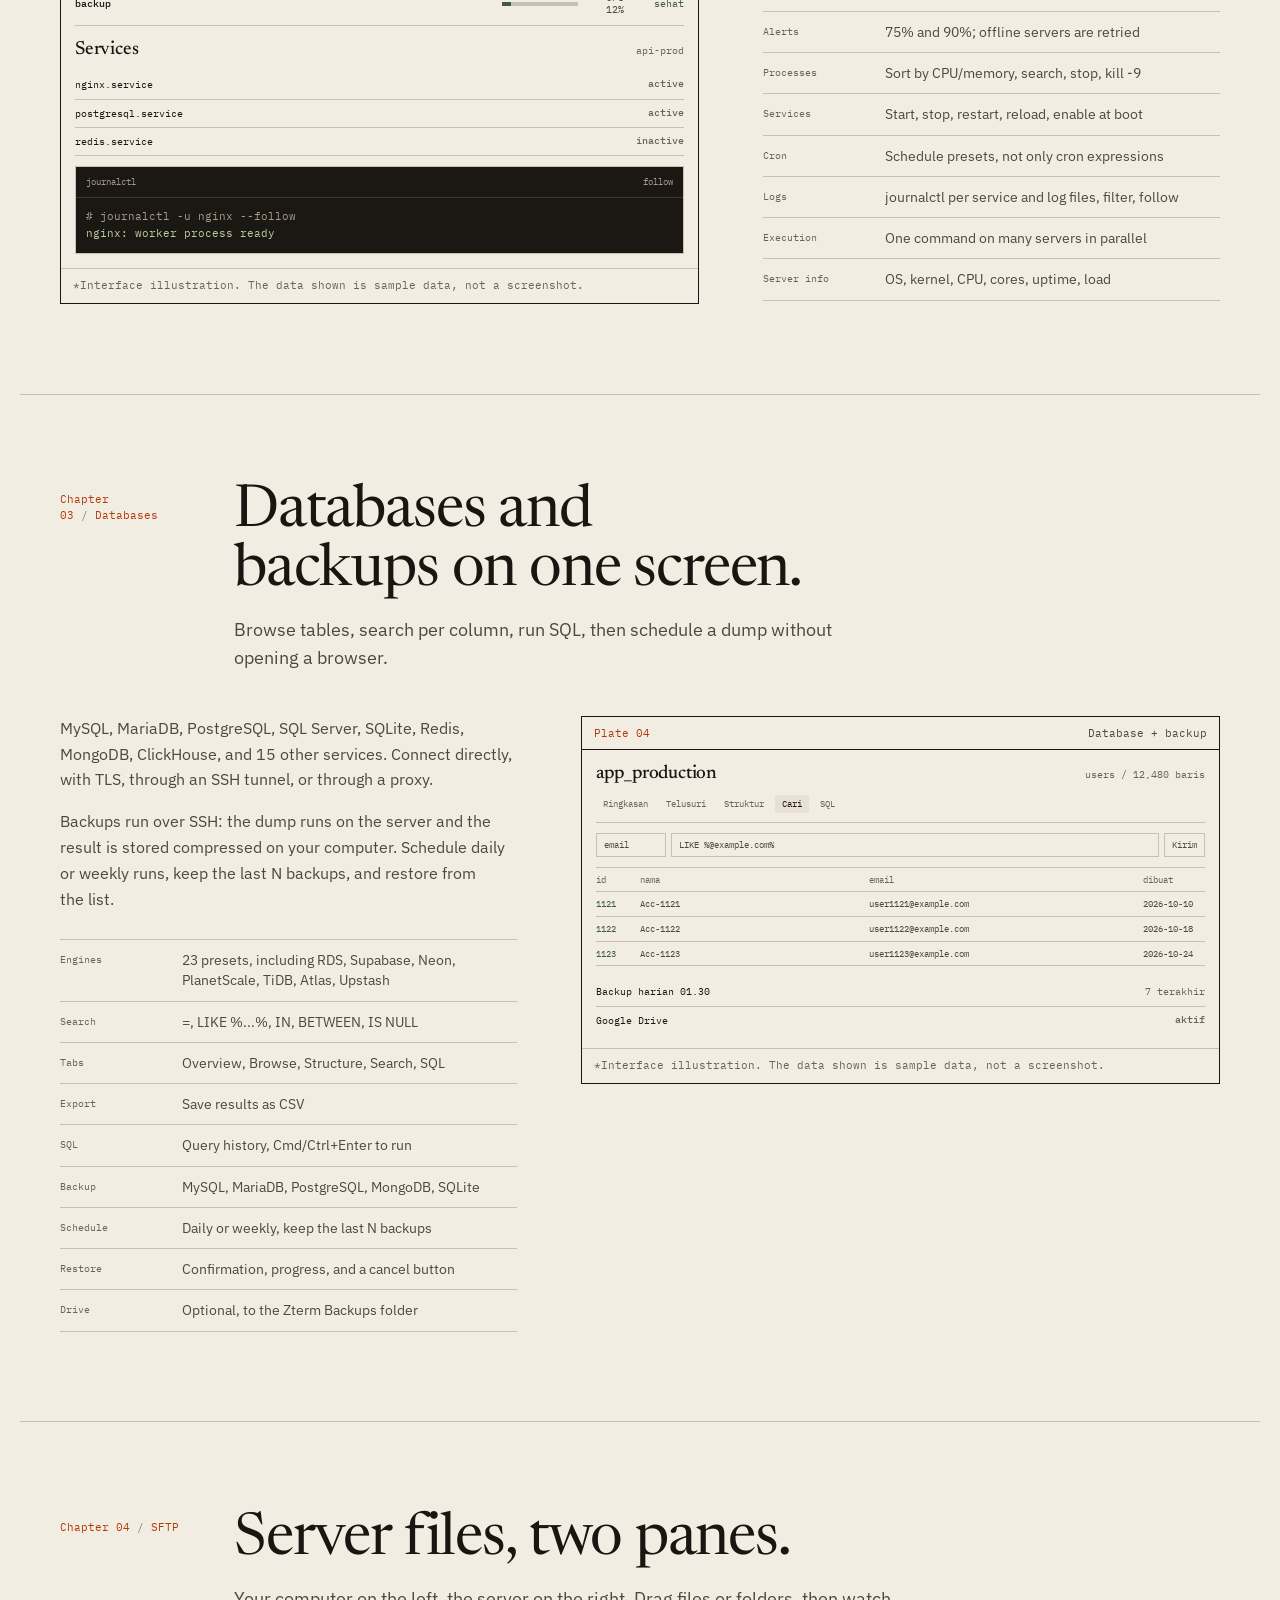
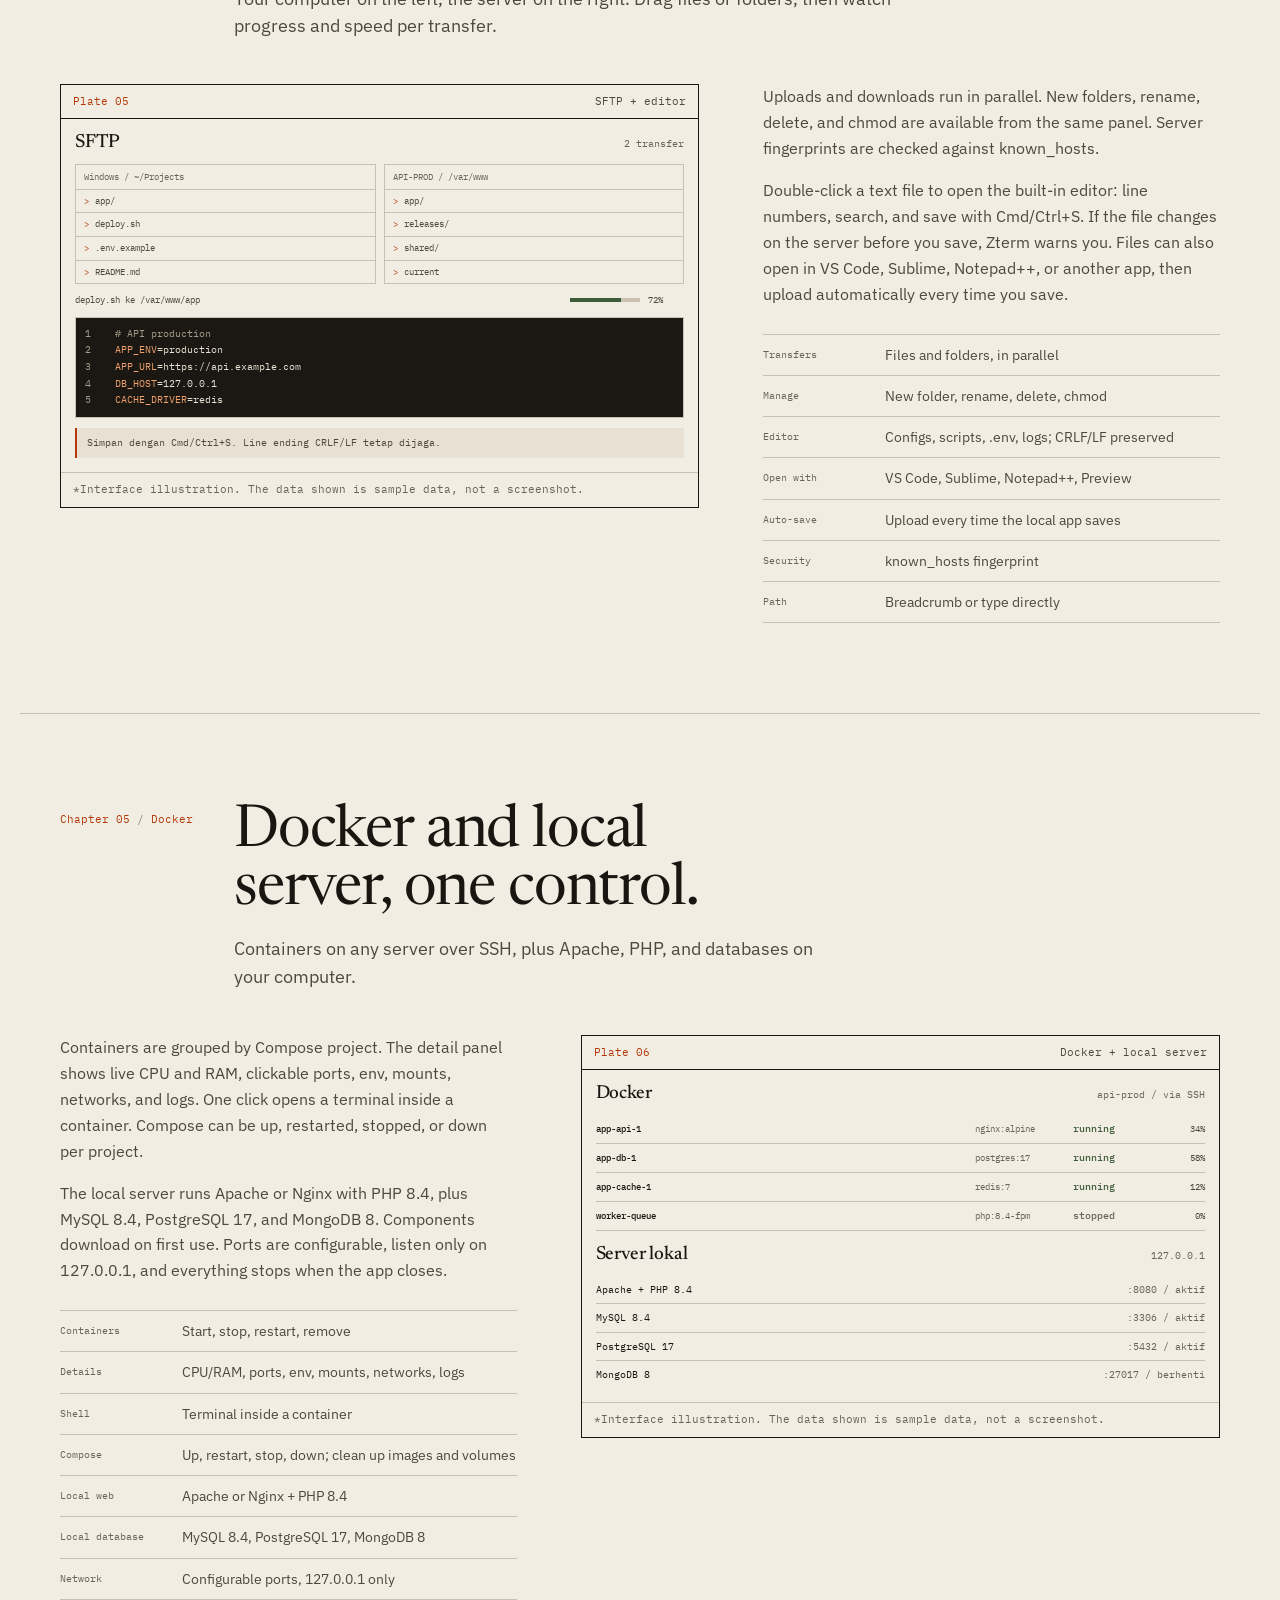
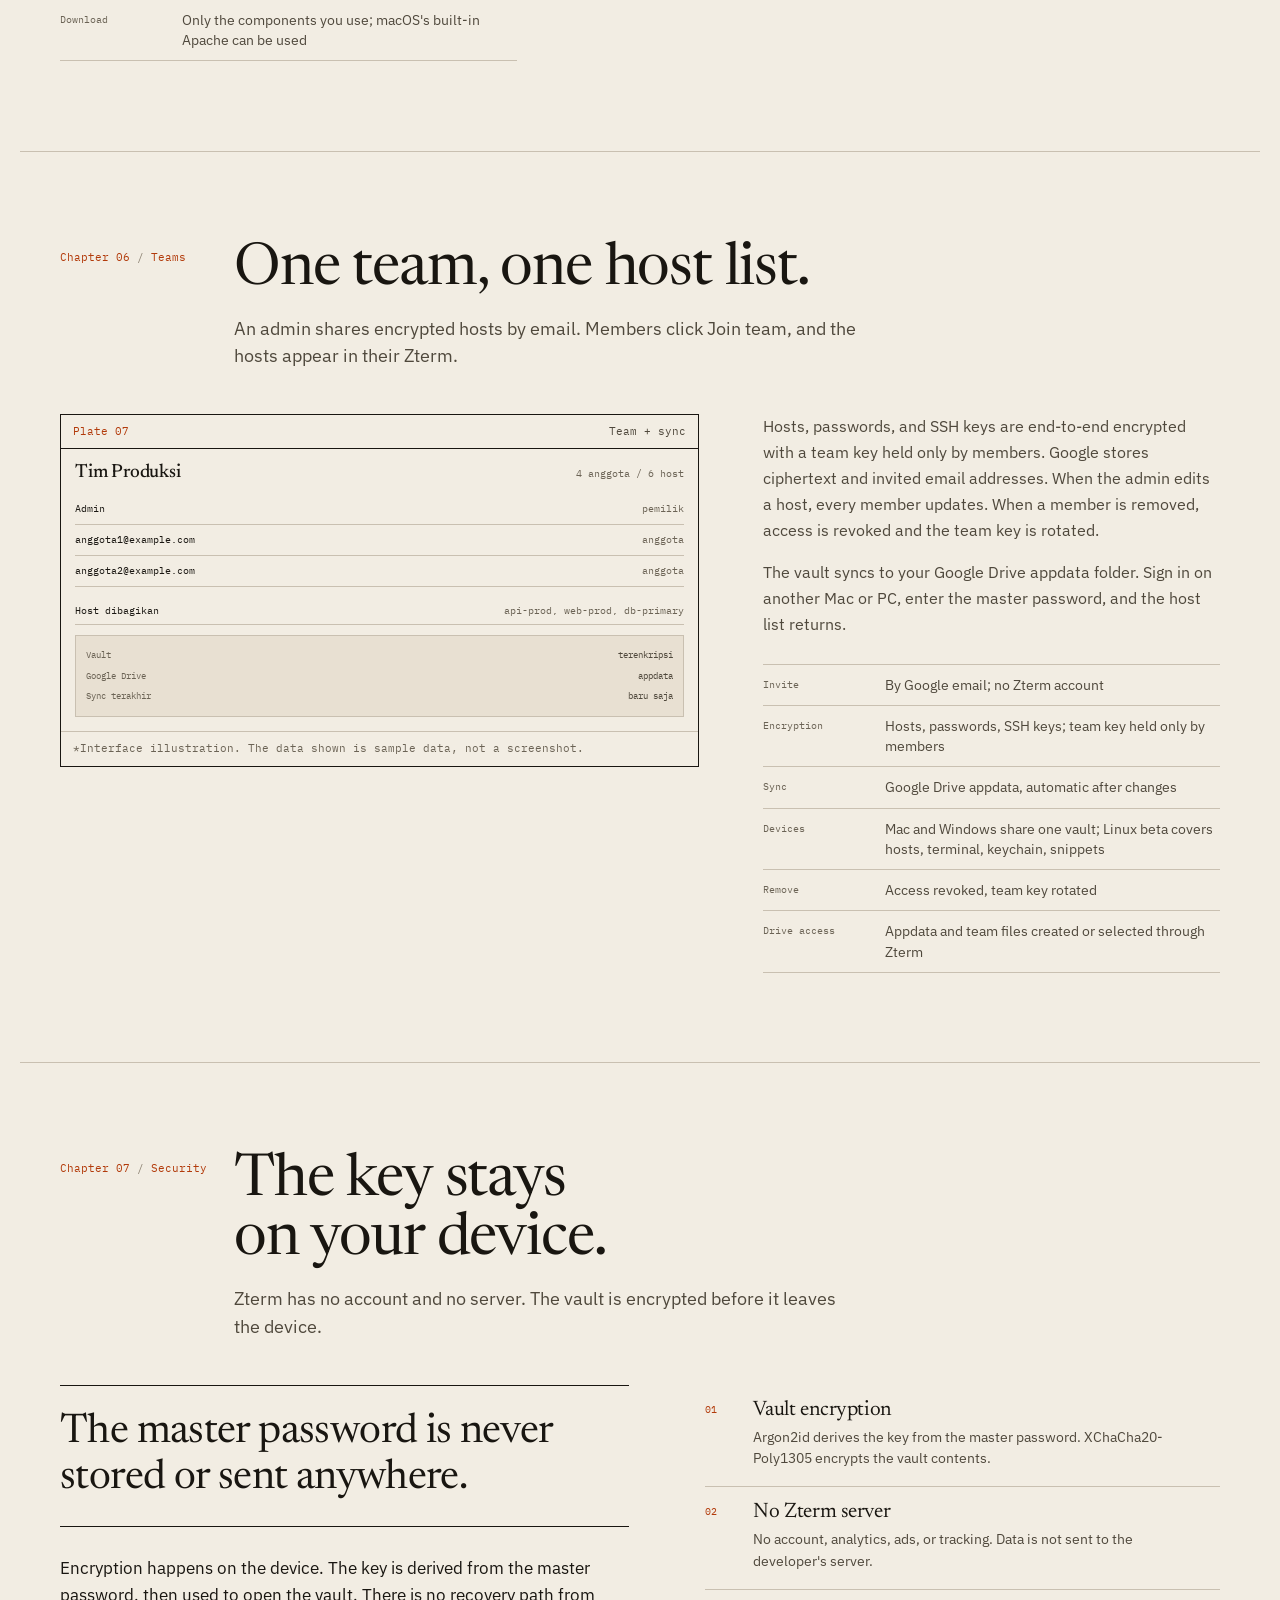
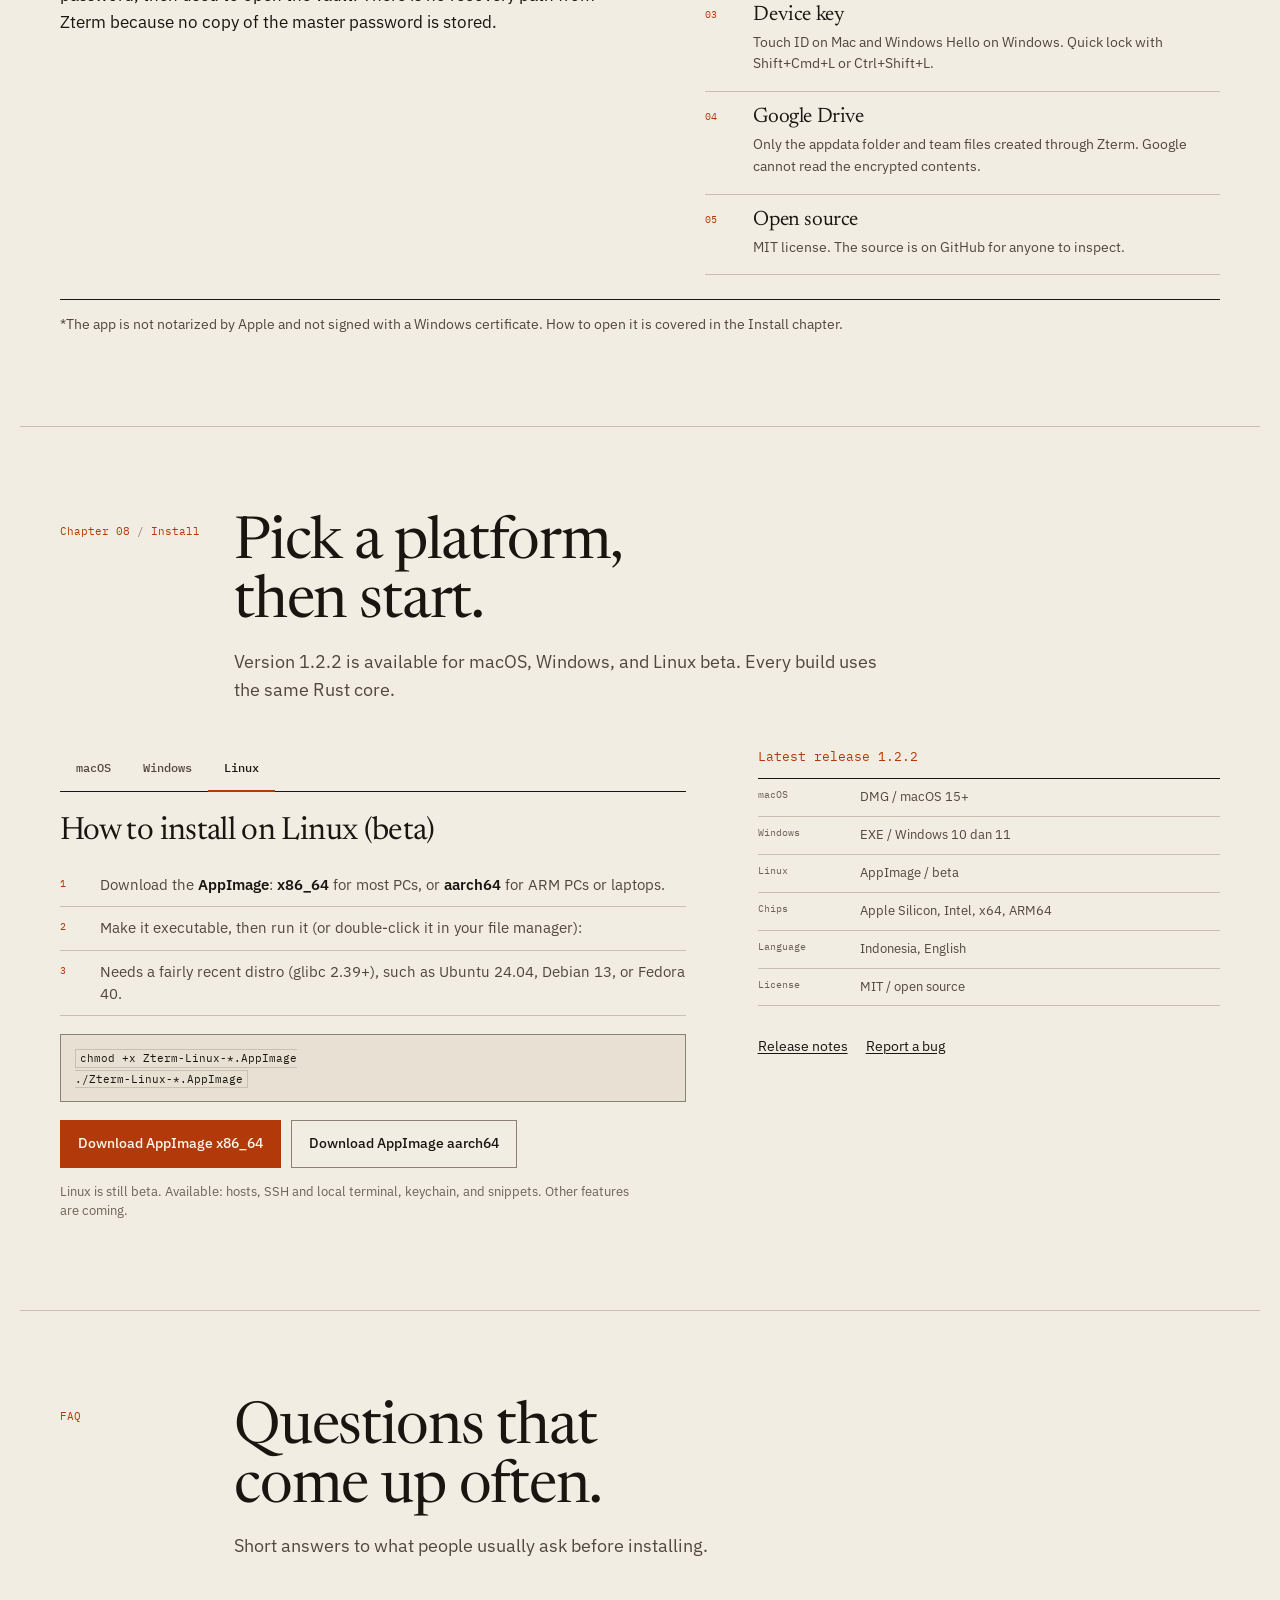
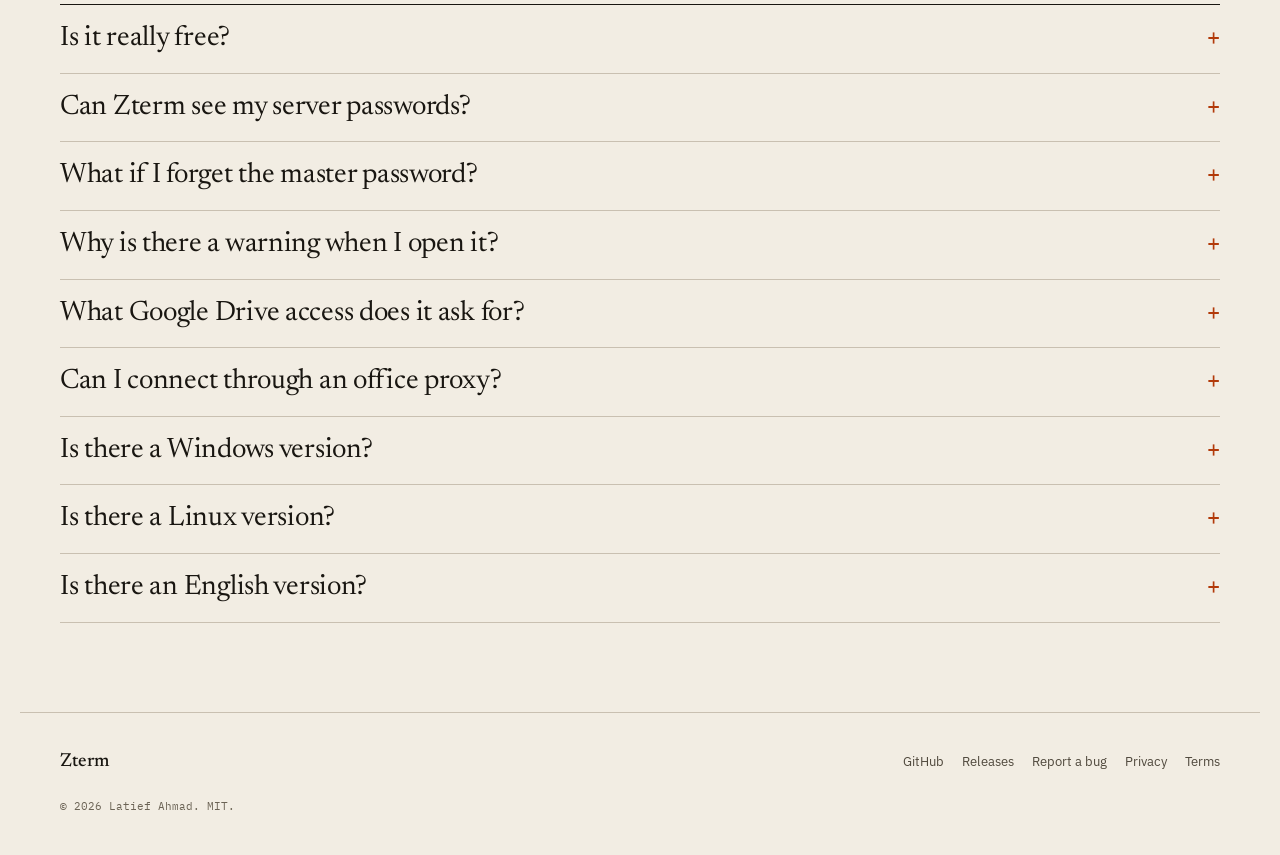
==== commit 19b3cfac: "Rilis 1.2.2: halaman Tentang baru di macOS, Windows, dan Linux Halaman Tentang kini memakai bingkai " ====
--- a/site/index.html
+++ b/site/index.html
@@ -46,7 +46,7 @@
   "url": "https://latief.id/zterm/",
   "downloadUrl": "https://github.com/latiefahmad/zterm/releases/latest",
   "image": "https://latief.id/zterm/assets/brand/icon-512.png",
-  "softwareVersion": "1.2.1",
+  "softwareVersion": "1.2.2",
   "license": "https://opensource.org/licenses/MIT",
   "author": { "@type": "Person", "name": "Latief Ahmad" },
   "offers": { "@type": "Offer", "price": "0", "priceCurrency": "IDR" },
@@ -97,7 +97,7 @@
     </nav>
 
     <div class="header-tools">
-      <span class="version-badge" id="ver">1.2.1</span>
+      <span class="version-badge" id="ver">1.2.2</span>
       <div class="lang-switch" role="group" aria-label="Bahasa" data-i18n-aria="lang.aria">
         <button type="button" data-lang="id" aria-pressed="false">ID</button>
         <button type="button" data-lang="en" class="is-on" aria-pressed="true">EN</button>
@@ -126,7 +126,7 @@
   <section class="hero" id="top" aria-labelledby="hero-title">
     <div class="wrap hero-inner">
       <div class="hero-copy">
-        <p class="kicker"><span data-i18n="hero.kicker.edition">Edisi 1.2.1</span><span data-i18n="hero.kicker.date">November 2026</span></p>
+        <p class="kicker"><span data-i18n="hero.kicker.edition">Edisi 1.2.2</span><span data-i18n="hero.kicker.date">November 2026</span></p>
         <h1 class="hero-title" id="hero-title" data-i18n="hero.title">Semua servermu,<br /><em>satu terminal.</em></h1>
         <p class="hero-lead" data-i18n="hero.lead">SSH client native untuk macOS, Windows, dan Linux. Host, terminal, SFTP, Docker, database, dan backup dalam satu aplikasi. Zterm tidak memakai akun atau server perantara.</p>
         <div class="hero-actions">
@@ -506,7 +506,7 @@
       <p class="chapter-label"><span data-i18n="ch08.label">Bab 08</span><span data-i18n="ch08.name">Install</span></p>
       <div>
         <h2 class="chapter-title" id="install-title" data-i18n="ch08.title">Pilih platform, lalu mulai.</h2>
-        <p class="chapter-deck" data-i18n="ch08.deck">Versi 1.2.1 tersedia untuk macOS, Windows, dan Linux beta. Semua build memakai inti Rust yang sama.</p>
+        <p class="chapter-deck" data-i18n="ch08.deck">Versi 1.2.2 tersedia untuk macOS, Windows, dan Linux beta. Semua build memakai inti Rust yang sama.</p>
       </div>
     </header>
     <div class="install-layout">
@@ -564,7 +564,7 @@
       </div>
 
       <aside class="release-ledger" aria-labelledby="release-title">
-        <h3 id="release-title"><span data-i18n="install.release.label">Rilis terbaru</span> <span id="relVer">1.2.1</span></h3>
+        <h3 id="release-title"><span data-i18n="install.release.label">Rilis terbaru</span> <span id="relVer">1.2.2</span></h3>
         <dl>
           <div><dt>macOS</dt><dd><span class="sizeMac">DMG</span> / macOS 15+</dd></div>
           <div><dt>Windows</dt><dd><span class="sizeWin">EXE</span> / Windows 10 dan 11</dd></div>
